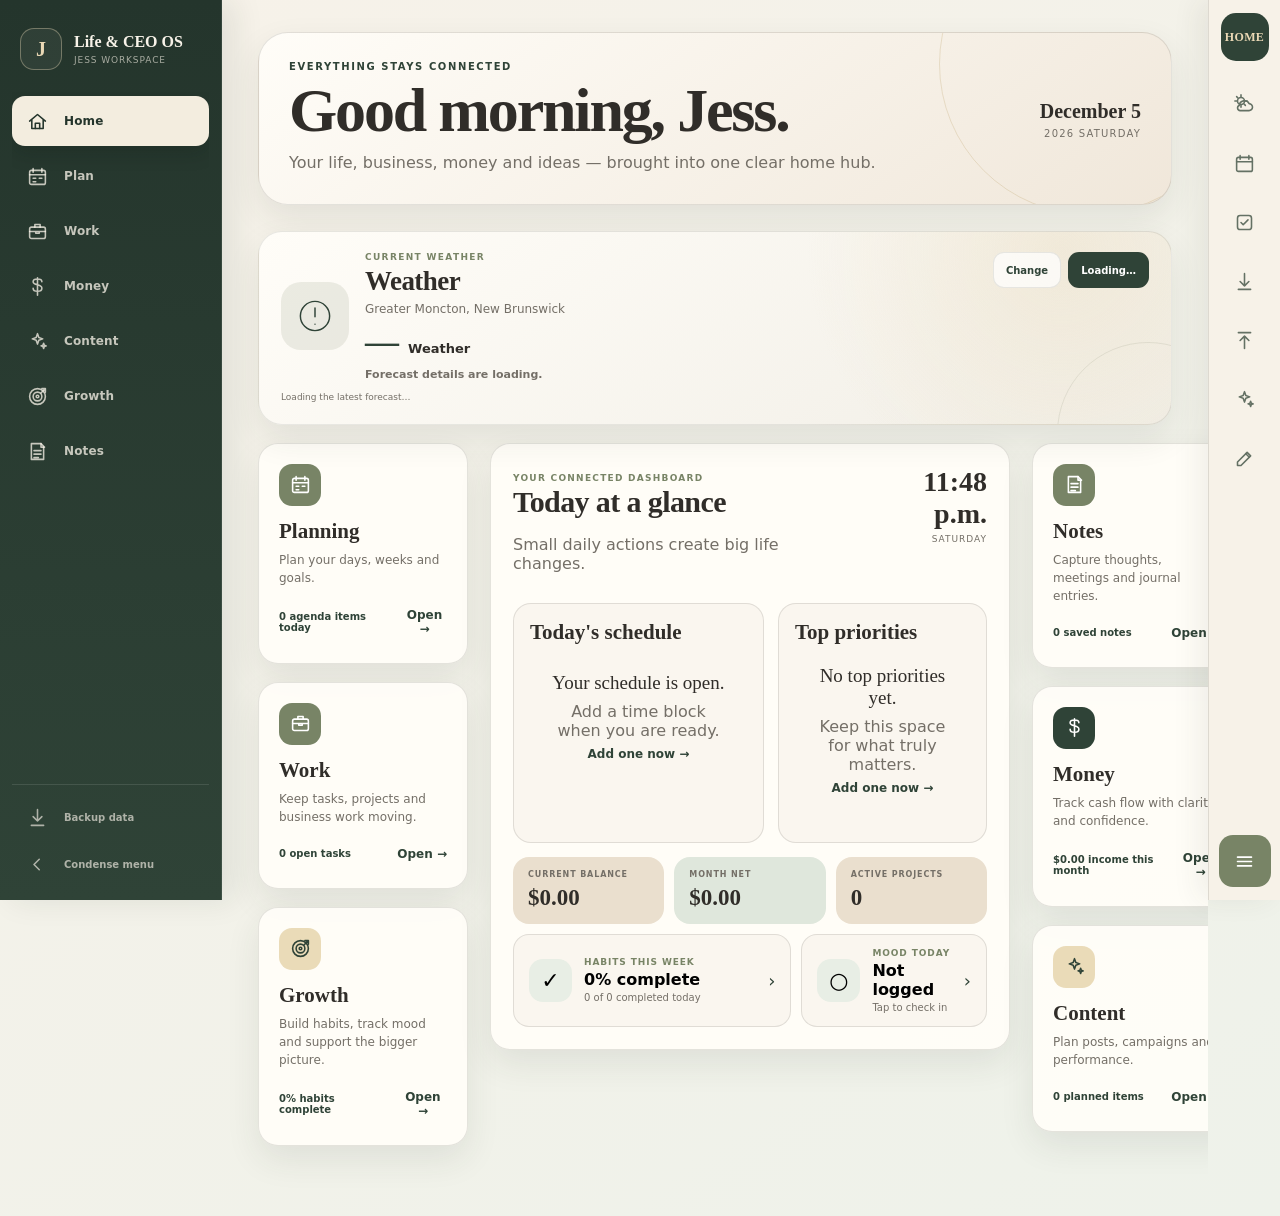
==== index.html @ 6c7610a2 "Add files via upload" ====
<!DOCTYPE html>
<html lang="en-CA">
<head>
<meta charset="UTF-8">
<meta name="viewport" content="width=device-width,initial-scale=1,viewport-fit=cover">
<meta name="theme-color" content="#2f4337">
<meta name="apple-mobile-web-app-capable" content="yes">
<meta name="apple-mobile-web-app-title" content="Life & CEO OS">
<title>Life & CEO OS — Connected Schedule Update</title>
<style>
:root{
  --forest:#2f4337;--forest-2:#24352c;--olive:#788466;--sage:#dfe7dc;--cream:#f6f1e8;
  --paper:#fffdf8;--beige:#eadfce;--gold:#b69a62;--ink:#302d29;--muted:#746f67;
  --line:rgba(63,69,61,.14);--danger:#a85f55;--success:#5d7b64;--shadow:0 14px 34px rgba(48,52,46,.09);
  --left:222px;--left-compact:76px;--rail:72px;--radius:20px;
}
*{box-sizing:border-box}
html{scroll-behavior:smooth;background:var(--cream)}
body{margin:0;min-height:100vh;color:var(--ink);background:linear-gradient(145deg,#f7f2e9,#eef2ea);font-family:Inter,"Avenir Next",Avenir,system-ui,-apple-system,BlinkMacSystemFont,"Segoe UI",sans-serif}
button,input,textarea,select{font:inherit}
button{cursor:pointer}
svg{display:block}
.app{display:grid;grid-template-columns:var(--left) minmax(0,1fr) var(--rail);min-height:100vh;transition:grid-template-columns .2s ease}
.app.compact{grid-template-columns:var(--left-compact) minmax(0,1fr) var(--rail)}
.sidebar{position:sticky;top:0;height:100vh;z-index:30;padding:14px 12px;display:flex;flex-direction:column;overflow:hidden;color:#f8f3e9;background:linear-gradient(180deg,var(--forest-2),var(--forest));border-right:1px solid rgba(255,255,255,.08);box-shadow:12px 0 30px rgba(25,39,30,.09);width:var(--left);transition:width .2s ease,box-shadow .2s ease}
.app.compact .sidebar{width:var(--left-compact)}
.app.compact .sidebar:hover{width:var(--left);box-shadow:18px 0 38px rgba(25,39,30,.18)}
.brand{height:70px;display:flex;align-items:center;gap:12px;padding:0 8px;margin-bottom:8px;white-space:nowrap}
.brand-mark{width:42px;height:42px;flex:0 0 42px;display:grid;place-items:center;border-radius:14px;border:1px solid rgba(232,216,182,.38);color:#ead8b5;background:rgba(255,255,255,.05);font:600 20px Georgia,serif}
.brand-copy,.nav-label,.mode-copy{opacity:1;transition:opacity .15s ease,transform .15s ease}
.brand-copy strong{display:block;font:600 16px Georgia,serif}.brand-copy small{display:block;margin-top:4px;color:rgba(248,243,233,.62);font-size:9px;letter-spacing:.1em;text-transform:uppercase}
.app.compact .brand-copy,.app.compact .nav-label,.app.compact .mode-copy{opacity:0;transform:translateX(-8px);pointer-events:none}
.app.compact .sidebar:hover .brand-copy,.app.compact .sidebar:hover .nav-label,.app.compact .sidebar:hover .mode-copy{opacity:1;transform:none;pointer-events:auto}
.nav{display:grid;gap:5px;overflow:auto;padding:4px 0 12px;scrollbar-width:none}.nav::-webkit-scrollbar{display:none}
.nav-btn,.mode-btn,.backup-btn{width:100%;height:50px;border:0;border-radius:13px;padding:0 12px;display:flex;align-items:center;gap:13px;color:rgba(248,243,233,.76);background:transparent;text-align:left;white-space:nowrap;transition:.16s ease}
.nav-btn:hover,.mode-btn:hover,.backup-btn:hover{color:#fff;background:rgba(255,255,255,.08)}
.nav-btn.active{color:var(--forest-2);background:#f3eddf;box-shadow:0 8px 18px rgba(13,26,19,.17)}
.icon{width:27px;height:27px;flex:0 0 27px;display:grid;place-items:center}.icon svg{width:21px;height:21px;fill:none;stroke:currentColor;stroke-width:1.8;stroke-linecap:round;stroke-linejoin:round}
.nav-label{font-size:12px;font-weight:750;letter-spacing:.01em}
.sidebar-footer{margin-top:auto;padding-top:10px;border-top:1px solid rgba(255,255,255,.11);display:grid;gap:3px}.mode-btn,.backup-btn{height:44px;color:rgba(248,243,233,.64)}.mode-copy{font-size:10px;font-weight:700}
.workspace{min-width:0;overflow:hidden}.page-wrap{width:100%;max-width:1460px;margin:0 auto;padding:32px 36px 70px}
.action-rail{position:sticky;top:0;height:100vh;z-index:35;padding:13px 9px;display:flex;flex-direction:column;align-items:center;gap:8px;color:var(--forest);background:rgba(247,242,232,.97);border-left:1px solid var(--line);box-shadow:-10px 0 28px rgba(51,55,48,.07);backdrop-filter:blur(12px)}
.action-brand{width:48px;height:48px;display:grid;place-items:center;margin-bottom:9px;border-radius:15px;color:#ead8b5;background:var(--forest);font:600 12px Georgia,serif;letter-spacing:.03em}
.action-list{width:100%;display:grid;gap:7px;overflow:auto;scrollbar-width:none}.action-list::-webkit-scrollbar{display:none}
.action-btn,.action-menu-btn{position:relative;width:52px;height:52px;border:1px solid transparent;border-radius:14px;display:grid;place-items:center;color:#647164;background:transparent;transition:.16s ease}.action-btn:hover,.action-menu-btn:hover{color:#fff;background:var(--forest);transform:translateX(-2px);box-shadow:0 8px 18px rgba(48,66,55,.18)}
.action-btn svg,.action-menu-btn svg{width:21px;height:21px;fill:none;stroke:currentColor;stroke-width:1.8;stroke-linecap:round;stroke-linejoin:round}
.action-btn::before,.action-menu-btn::before{content:attr(data-tip);position:absolute;right:62px;top:50%;transform:translateY(-50%) translateX(5px);padding:7px 10px;border-radius:8px;color:#fff;background:#27372e;font-size:10px;font-weight:700;white-space:nowrap;opacity:0;pointer-events:none;transition:.14s ease;box-shadow:0 8px 18px rgba(29,43,34,.18)}
.action-btn:hover::before,.action-menu-btn:hover::before{opacity:1;transform:translateY(-50%)}.action-menu-btn{margin-top:auto;color:#fff;background:var(--olive)}
.hero{position:relative;overflow:hidden;margin-bottom:26px;padding:28px 30px;border:1px solid var(--line);border-radius:30px;background:linear-gradient(145deg,#fffdf8,#f0e7da);box-shadow:var(--shadow)}
.hero::after{content:"";position:absolute;right:-70px;top:-120px;width:300px;height:300px;border:1px solid rgba(182,154,98,.25);border-radius:50%}.kicker{display:block;margin-bottom:7px;color:var(--forest);font-size:10px;font-weight:850;letter-spacing:.16em;text-transform:uppercase}
h1,h2,h3{font-family:Georgia,"Times New Roman",serif;color:var(--ink)}h1{margin:0;font-size:clamp(38px,5vw,62px);line-height:1.02;letter-spacing:-.035em}h2{margin:0;font-size:30px;letter-spacing:-.02em}h3{margin:0;font-size:21px}.hero p,.page-intro{margin:9px 0 0;color:var(--muted);line-height:1.55}.hero-date{position:absolute;right:30px;top:50%;transform:translateY(-50%);text-align:right}.hero-date strong{display:block;font:600 20px Georgia,serif}.hero-date small{display:block;margin-top:5px;color:var(--muted);font-size:10px;letter-spacing:.12em;text-transform:uppercase}
.page-head{display:flex;align-items:flex-end;justify-content:space-between;gap:24px;margin-bottom:22px}.page-head h1{font-size:clamp(36px,4.6vw,58px)}.primary-btn,.soft-btn,.text-btn,.danger-btn{border:0;border-radius:13px;padding:12px 16px;font-size:12px;font-weight:800}.primary-btn{color:#fff;background:var(--forest);box-shadow:0 9px 20px rgba(48,66,55,.16)}.soft-btn{color:var(--forest);background:#e6ece3}.text-btn{padding:7px 0;color:var(--forest);background:transparent}.danger-btn{color:#fff;background:var(--danger)}
.tabs{display:flex;gap:6px;margin-bottom:22px;padding:5px;border:1px solid var(--line);border-radius:16px;background:rgba(255,253,248,.85);overflow:auto}.tab{border:0;border-radius:12px;padding:10px 16px;color:var(--muted);background:transparent;font-size:11px;font-weight:780;white-space:nowrap}.tab.active{color:#fff;background:var(--forest)}
.grid{display:grid;gap:18px}.grid-2{grid-template-columns:repeat(2,minmax(0,1fr))}.grid-3{grid-template-columns:repeat(3,minmax(0,1fr))}.grid-4{grid-template-columns:repeat(4,minmax(0,1fr))}
.card{min-width:0;border:1px solid var(--line);border-radius:var(--radius);background:rgba(255,253,248,.94);box-shadow:var(--shadow)}.card-pad{padding:22px}.card-head{display:flex;align-items:flex-start;justify-content:space-between;gap:14px;margin-bottom:16px}.card-head small,.eyebrow{color:var(--olive);font-size:9px;font-weight:850;letter-spacing:.14em;text-transform:uppercase}.muted{color:var(--muted)}
.home-grid{display:grid;grid-template-columns:minmax(210px,.72fr) minmax(520px,1.7fr) minmax(210px,.72fr);gap:22px;align-items:start}.module-stack{display:grid;gap:18px}.module-card{padding:20px;min-height:176px;display:flex;flex-direction:column}.module-icon{width:42px;height:42px;margin-bottom:13px;display:grid;place-items:center;border-radius:13px;color:#fff;background:var(--olive)}.module-icon.dark{background:var(--forest)}.module-icon.gold{color:var(--forest);background:#eadbb8}.module-icon svg{width:21px;height:21px;fill:none;stroke:currentColor;stroke-width:1.8;stroke-linecap:round;stroke-linejoin:round}.module-card p{margin:7px 0 14px;color:var(--muted);font-size:12px;line-height:1.5}.module-foot{margin-top:auto;display:flex;align-items:center;justify-content:space-between;gap:12px;color:var(--forest);font-size:10px;font-weight:800}
.glance{padding:22px}.glance-top{display:flex;justify-content:space-between;gap:20px;margin-bottom:14px}.clock{text-align:right}.clock strong{font:600 28px Georgia,serif}.clock small{display:block;margin-top:4px;color:var(--muted);font-size:9px;letter-spacing:.11em;text-transform:uppercase}.glance-panels{display:grid;grid-template-columns:1.2fr 1fr;gap:14px}.inner-panel{min-height:240px;padding:16px;border:1px solid var(--line);border-radius:18px;background:#faf6ef}.empty{display:grid;place-items:center;min-height:150px;padding:20px;text-align:center;color:var(--muted)}.empty strong{display:block;margin-bottom:8px;font:500 19px Georgia,serif;color:var(--ink)}.list{display:grid;gap:8px}.list-row{display:grid;grid-template-columns:auto minmax(0,1fr) auto;align-items:center;gap:11px;padding:10px 0;border-bottom:1px solid var(--line)}.list-row:last-child{border-bottom:0}.dot{width:8px;height:8px;border-radius:50%;background:var(--olive)}.row-title{font-size:12px;font-weight:750}.row-meta{margin-top:3px;color:var(--muted);font-size:10px}.row-value{font-size:11px;font-weight:800;white-space:nowrap}
.kpis{display:grid;grid-template-columns:repeat(3,minmax(0,1fr));gap:10px;margin-top:14px}.kpi{padding:13px 15px;border-radius:16px;background:var(--beige)}.kpi:nth-child(2){background:var(--sage)}.kpi small{display:block;margin-bottom:6px;color:var(--muted);font-size:8px;font-weight:850;letter-spacing:.11em;text-transform:uppercase}.kpi strong{font:600 23px Georgia,serif}
.agenda-layout{display:grid;grid-template-columns:minmax(520px,1.45fr) minmax(280px,.72fr);gap:18px}.agenda-card{overflow:hidden}.agenda-toolbar{display:flex;justify-content:space-between;align-items:center;gap:14px;padding:18px 20px;border-bottom:1px solid var(--line)}.date-input{border:1px solid var(--line);border-radius:11px;padding:9px 11px;background:#fff;color:var(--ink)}.agenda{position:relative}.hour-row{display:grid;grid-template-columns:80px minmax(0,1fr);min-height:64px;border-bottom:1px solid var(--line)}.hour-row:last-child{border-bottom:0}.hour-label{padding:11px 12px;color:var(--muted);font-size:10px;font-weight:750;border-right:1px solid var(--line)}.hour-slot{position:relative;padding:8px}.event-block{padding:9px 11px;border-left:4px solid var(--olive);border-radius:10px;background:#e8eee5;font-size:11px}.event-block strong{display:block}.event-block small{color:var(--muted)}.side-stack{display:grid;gap:14px}.priority-item,.task-item,.note-item{display:flex;align-items:flex-start;gap:9px;padding:10px 0;border-bottom:1px solid var(--line)}.priority-item:last-child,.task-item:last-child,.note-item:last-child{border-bottom:0}.check{width:18px;height:18px;flex:0 0 18px;border:1px solid var(--line);border-radius:6px;background:#fff}.check.done{display:grid;place-items:center;color:#fff;background:var(--forest)}
.week-grid{display:grid;grid-template-columns:repeat(7,minmax(150px,1fr));gap:10px;overflow:auto;padding-bottom:5px}.day-card{min-height:330px;padding:14px;border:1px solid var(--line);border-radius:17px;background:var(--paper)}.day-card.today{border-color:rgba(120,132,102,.75);box-shadow:0 9px 22px rgba(65,78,66,.10)}.day-title{display:flex;justify-content:space-between;gap:8px;margin-bottom:12px}.day-title strong{font:600 16px Georgia,serif}.day-title span{color:var(--muted);font-size:10px}.mini-entry{margin-bottom:8px;padding:8px;border-radius:10px;background:#f1ece4;font-size:10px}.mini-entry.task{background:#e7ece4}.mini-entry.content{background:#efe2c7}
.month-shell{display:grid;grid-template-columns:minmax(680px,1.6fr) minmax(250px,.55fr);gap:18px}.calendar{overflow:hidden}.calendar-head{display:grid;grid-template-columns:repeat(7,1fr);border-bottom:1px solid var(--line)}.calendar-head div{padding:10px;text-align:center;color:var(--muted);font-size:9px;font-weight:850;letter-spacing:.1em;text-transform:uppercase}.calendar-grid{display:grid;grid-template-columns:repeat(7,1fr)}.calendar-day{min-height:118px;padding:8px;border-right:1px solid var(--line);border-bottom:1px solid var(--line);background:var(--paper)}.calendar-day:nth-child(7n){border-right:0}.calendar-day.out{opacity:.45;background:#f4efe7}.calendar-day.today{box-shadow:inset 0 0 0 2px var(--olive)}.date-num{font-size:10px;font-weight:850}.cal-chip{display:block;margin-top:5px;padding:4px 6px;border-radius:7px;overflow:hidden;text-overflow:ellipsis;white-space:nowrap;background:#e5ece2;font-size:8px}.cal-chip.task{background:#eee7dc}.cal-chip.content{background:#eee0bf}
.form-grid{display:grid;gap:13px}.field{display:grid;gap:6px}.field label{color:var(--muted);font-size:9px;font-weight:850;letter-spacing:.08em;text-transform:uppercase}.field input,.field textarea,.field select{width:100%;border:1px solid var(--line);border-radius:12px;padding:11px 12px;color:var(--ink);background:#fff}.field textarea{min-height:110px;resize:vertical}.form-actions{display:flex;justify-content:flex-end;gap:9px;margin-top:4px}.field-help{color:var(--muted);font-size:10px;line-height:1.45}.category-library{display:grid;gap:18px}.category-section{padding:16px;border:1px solid var(--line);border-radius:16px;background:#fff}.category-section-head{display:flex;align-items:flex-start;justify-content:space-between;gap:12px;margin-bottom:12px}.category-section-head h3{font-size:18px}.category-section-head p{margin:4px 0 0;color:var(--muted);font-size:10px;line-height:1.45}.category-add-row{display:grid;grid-template-columns:minmax(0,1fr) auto;gap:8px;margin-bottom:12px}.category-add-row input{min-width:0;border:1px solid var(--line);border-radius:12px;padding:10px 12px;color:var(--ink);background:#fff}.category-chips{display:flex;flex-wrap:wrap;gap:7px}.category-chip{display:inline-flex;align-items:center;gap:7px;padding:8px 9px 8px 11px;border:1px solid rgba(120,132,102,.24);border-radius:999px;color:var(--forest);background:#eef2eb;font-size:10px;font-weight:750}.category-chip button{width:19px;height:19px;border:0;border-radius:50%;display:grid;place-items:center;color:var(--muted);background:rgba(48,66,55,.08);font-size:13px;line-height:1}.category-chip button:hover{color:#fff;background:var(--danger)}.category-empty{color:var(--muted);font-size:10px}.category-reset{border:0;padding:0;color:var(--olive);background:transparent;font-size:9px;font-weight:800;text-transform:uppercase;letter-spacing:.08em}
.table-wrap{overflow:auto}.data-table{width:100%;border-collapse:collapse;min-width:650px}.data-table th,.data-table td{padding:12px 10px;border-bottom:1px solid var(--line);text-align:left;font-size:11px}.data-table th{color:var(--muted);font-size:8px;letter-spacing:.1em;text-transform:uppercase}.status{display:inline-flex;padding:5px 8px;border-radius:99px;background:#e4ebe1;color:var(--forest);font-size:8px;font-weight:850;text-transform:uppercase}.status.draft{background:#eee7dd}.status.overdue{color:#fff;background:var(--danger)}
.board{display:grid;grid-template-columns:repeat(4,minmax(220px,1fr));gap:14px;overflow:auto}.board-col{min-height:360px;padding:14px;border:1px solid var(--line);border-radius:17px;background:rgba(255,253,248,.76)}.board-col h3{font-size:16px}.board-card{margin-top:10px;padding:12px;border:1px solid var(--line);border-radius:13px;background:#fff}.progress{height:7px;margin-top:9px;border-radius:99px;overflow:hidden;background:#ece6dc}.progress span{display:block;height:100%;background:var(--olive)}
.finance-kpis{display:grid;grid-template-columns:repeat(4,minmax(0,1fr));gap:12px}.finance-kpi{padding:18px;border-radius:18px;background:var(--paper);border:1px solid var(--line);box-shadow:var(--shadow)}.finance-kpi small{display:block;color:var(--muted);font-size:8px;font-weight:850;letter-spacing:.1em;text-transform:uppercase}.finance-kpi strong{display:block;margin-top:8px;font:600 27px Georgia,serif}.positive{color:var(--success)}.negative{color:var(--danger)}
.habit-grid{display:grid;grid-template-columns:minmax(220px,1fr) repeat(7,42px);gap:5px;align-items:center}.habit-head{color:var(--muted);font-size:8px;font-weight:850;text-align:center}.habit-name{padding:10px 0;font-size:11px;font-weight:750}.habit-toggle{width:36px;height:36px;border:1px solid var(--line);border-radius:10px;background:#fff}.habit-toggle.on{color:#fff;background:var(--forest)}
.note-grid{display:grid;grid-template-columns:repeat(3,minmax(0,1fr));gap:14px}.note-card{padding:17px}.note-card p{color:var(--muted);font-size:11px;line-height:1.6;white-space:pre-wrap}.note-card footer{display:flex;justify-content:space-between;gap:8px;margin-top:14px;color:var(--muted);font-size:9px}
.drawer-backdrop{position:fixed;inset:0;z-index:80;background:rgba(23,31,26,.24);opacity:0;pointer-events:none;transition:.2s}.drawer-backdrop.open{opacity:1;pointer-events:auto}.drawer{position:fixed;top:0;right:var(--rail);bottom:0;z-index:90;width:min(430px,calc(100vw - var(--rail)));display:flex;flex-direction:column;color:var(--ink);background:var(--paper);border-left:1px solid var(--line);box-shadow:-24px 0 48px rgba(32,42,35,.16);transform:translateX(calc(100% + var(--rail)));visibility:hidden;transition:transform .24s cubic-bezier(.2,.75,.2,1),visibility .24s}.drawer.open{transform:none;visibility:visible}.drawer-head{padding:24px;border-bottom:1px solid var(--line);background:linear-gradient(145deg,#fffdf8,#f2eadc)}.drawer-head-top{display:flex;justify-content:space-between;gap:15px}.drawer-head h2{margin-top:5px}.drawer-head p{margin:6px 0 0;color:var(--muted);font-size:12px;line-height:1.5}.close-btn{width:36px;height:36px;border:0;border-radius:11px;color:var(--forest);background:rgba(48,66,55,.08);font-size:20px}.drawer-body{flex:1;overflow:auto;padding:20px}.action-menu-grid{display:grid;gap:9px}.menu-action{width:100%;min-height:68px;border:1px solid var(--line);border-radius:15px;padding:12px;display:grid;grid-template-columns:42px minmax(0,1fr) 18px;align-items:center;gap:12px;color:var(--ink);background:#fff;text-align:left}.menu-action:hover{border-color:rgba(120,132,102,.55);background:#f5f1e8}.menu-action .icon-box{width:42px;height:42px;display:grid;place-items:center;border-radius:13px;color:var(--forest);background:#e7eee5}.menu-action svg{width:20px;height:20px;fill:none;stroke:currentColor;stroke-width:1.8;stroke-linecap:round;stroke-linejoin:round}.menu-action strong{display:block;font-size:12px}.menu-action small{display:block;margin-top:4px;color:var(--muted);font-size:10px;line-height:1.4}
.toast{position:fixed;left:50%;bottom:24px;z-index:120;max-width:min(460px,calc(100vw - 42px));padding:11px 16px;border-radius:11px;color:#fff;background:#26372d;font-size:11px;font-weight:700;box-shadow:0 12px 30px rgba(25,40,31,.23);opacity:0;transform:translate(-50%,10px);pointer-events:none;transition:.18s}.toast.show{opacity:1;transform:translate(-50%,0)}
.mobile-menu{display:none}
@media(max-width:1180px){.home-grid{grid-template-columns:1fr 1.8fr}.module-stack.right{grid-column:1/-1;grid-template-columns:repeat(3,1fr)}.month-shell{grid-template-columns:1fr}.finance-kpis{grid-template-columns:repeat(2,1fr)}.note-grid{grid-template-columns:repeat(2,1fr)}}
@media(max-width:980px){:root{--left:76px}.app{grid-template-columns:var(--left-compact) minmax(0,1fr) var(--rail)}.sidebar{width:var(--left-compact)}.sidebar:hover{width:222px;box-shadow:18px 0 38px rgba(25,39,30,.18)}.brand-copy,.nav-label,.mode-copy{opacity:0;transform:translateX(-8px);pointer-events:none}.sidebar:hover .brand-copy,.sidebar:hover .nav-label,.sidebar:hover .mode-copy{opacity:1;transform:none;pointer-events:auto}.page-wrap{padding:26px 24px 60px}.agenda-layout{grid-template-columns:1fr}.home-grid{grid-template-columns:1fr}.module-stack,.module-stack.right{grid-template-columns:repeat(3,1fr);grid-column:auto}.glance{grid-row:1}.month-shell{grid-template-columns:1fr}.grid-3,.grid-4{grid-template-columns:repeat(2,1fr)}}
@media(max-width:700px){:root{--left-compact:58px;--rail:56px}.app,.app.compact{grid-template-columns:var(--left-compact) minmax(0,1fr) var(--rail)}.sidebar,.app.compact .sidebar{width:var(--left-compact);padding:8px 5px}.sidebar:hover,.app.compact .sidebar:hover{width:var(--left-compact)}.brand{justify-content:center;padding:0}.brand-mark{width:40px;height:40px;flex-basis:40px}.brand-copy,.nav-label,.mode-copy{display:none!important}.nav-btn,.mode-btn,.backup-btn{justify-content:center;padding:0}.action-rail{padding:9px 3px}.action-brand{width:44px;height:44px;font-size:10px}.action-btn,.action-menu-btn{width:46px;height:46px}.action-btn::before,.action-menu-btn::before{display:none}.drawer{right:var(--rail);width:calc(100vw - var(--rail))}.page-wrap{padding:20px 14px 50px}.hero{padding:23px 20px}.hero-date{position:relative;right:auto;top:auto;transform:none;margin-top:20px;text-align:left}.page-head{align-items:flex-start;flex-direction:column}.home-grid,.module-stack,.module-stack.right,.glance-panels,.kpis,.grid-2,.grid-3,.grid-4,.finance-kpis,.note-grid{grid-template-columns:1fr}.module-card{min-height:150px}.agenda-layout{grid-template-columns:1fr}.hour-row{grid-template-columns:60px 1fr}.month-shell{display:block}.calendar{overflow:auto}.calendar-grid,.calendar-head{min-width:700px}.habit-grid{grid-template-columns:minmax(160px,1fr) repeat(7,38px)}.habit-toggle{width:32px;height:32px}}

/* Detailed task, priority, note and attachment system */
.task-item,.note-item{align-items:flex-start}
.task-open,.note-open{min-width:0;flex:1;border:0;padding:0;background:transparent;color:inherit;text-align:left}
.task-open:hover .row-title,.note-open:hover .row-title{color:var(--forest);text-decoration:underline;text-underline-offset:3px}
.task-description{margin-top:6px;color:var(--muted);font-size:10px;line-height:1.45;display:-webkit-box;-webkit-line-clamp:2;-webkit-box-orient:vertical;overflow:hidden}
.meta-pills{display:flex;flex-wrap:wrap;gap:5px;margin-top:6px}
.meta-pill,.priority-badge,.task-status-badge{display:inline-flex;align-items:center;min-height:22px;padding:4px 7px;border-radius:999px;font-size:8px;font-weight:850;letter-spacing:.04em;text-transform:uppercase}
.meta-pill{color:var(--forest);background:#edf1e9}
.priority-badge{color:#fff;background:var(--olive)}
.priority-low{color:#506552;background:#e4ece2}.priority-medium{color:#5d573f;background:#eee6cf}.priority-high{color:#fff;background:#9a7750}.priority-critical{color:#fff;background:var(--danger)}
.task-status-badge{color:var(--forest);background:#e4ebe1}.status-pending{color:#5d573f;background:#eee6cf}.status-active{color:#fff;background:var(--forest)}.status-paused{color:#695f55;background:#e8e0d6}.status-completed{color:#fff;background:var(--success)}
.task-item.completed .row-title{text-decoration:line-through;opacity:.72}
.detail-grid{display:grid;grid-template-columns:repeat(2,minmax(0,1fr));gap:10px;margin:16px 0}
.detail-box{padding:12px;border:1px solid var(--line);border-radius:13px;background:#fff}.detail-box.wide{grid-column:1/-1}.detail-box small{display:block;margin-bottom:5px;color:var(--muted);font-size:8px;font-weight:850;letter-spacing:.09em;text-transform:uppercase}.detail-box strong,.detail-box p{margin:0;color:var(--ink);font-size:11px;line-height:1.55;white-space:pre-wrap}.detail-actions{display:flex;flex-wrap:wrap;gap:8px;margin-top:16px}
.checkbox-field{display:flex;align-items:flex-start;gap:9px;padding:11px 12px;border:1px solid var(--line);border-radius:12px;background:#fff;color:var(--ink);font-size:11px;font-weight:720}.checkbox-field input{width:17px!important;height:17px;margin:0;flex:0 0 17px;accent-color:var(--forest)}
.attachment-grid{display:grid;grid-template-columns:repeat(2,minmax(0,1fr));gap:9px;margin-top:10px}.attachment-card{min-width:0;padding:9px;border:1px solid var(--line);border-radius:12px;background:#fff;color:var(--ink);text-decoration:none}.attachment-card:hover{border-color:rgba(120,132,102,.55);background:#f5f1e8}.attachment-card img{width:100%;height:110px;object-fit:cover;border-radius:8px;margin-bottom:7px}.attachment-file-icon{height:70px;display:grid;place-items:center;margin-bottom:7px;border-radius:8px;color:var(--forest);background:#e7eee5;font-weight:850}.attachment-name{display:block;overflow:hidden;text-overflow:ellipsis;white-space:nowrap;font-size:9px;font-weight:750}.attachment-size{display:block;margin-top:3px;color:var(--muted);font-size:8px}
.note-followup{margin-top:7px;padding:8px 10px;border-radius:10px;color:var(--forest);background:#eef2eb;font-size:9px;font-weight:720}
.form-saving{opacity:.68;pointer-events:none}
@media(max-width:700px){.detail-grid,.attachment-grid{grid-template-columns:1fr}}

/* Universal record deletion controls */
.record-delete,.table-delete,.attachment-remove{border:0;display:inline-grid;place-items:center;color:var(--danger);background:transparent;cursor:pointer;transition:.16s ease}
.record-delete{width:30px;height:30px;flex:0 0 30px;border-radius:9px}
.record-delete:hover,.table-delete:hover,.attachment-remove:hover{color:#fff;background:var(--danger);box-shadow:0 7px 16px rgba(166,82,70,.22)}
.record-delete svg,.table-delete svg,.attachment-remove svg{width:17px;height:17px;fill:none;stroke:currentColor;stroke-width:1.9;stroke-linecap:round;stroke-linejoin:round}
.event-block{position:relative;padding-right:42px}.event-block .record-delete{position:absolute;right:6px;top:7px}
.card-with-delete{position:relative}.card-with-delete>.record-delete{position:absolute;right:12px;top:12px;z-index:2}
.card-with-delete>h3,.card-with-delete>.eyebrow{padding-right:34px}
.table-delete-cell{width:52px;text-align:right!important}.table-delete{width:31px;height:31px;border-radius:9px}
.form-actions .danger-btn{margin-right:auto;display:inline-flex;align-items:center;gap:7px}.danger-btn svg{width:16px;height:16px;fill:none;stroke:currentColor;stroke-width:1.9;stroke-linecap:round;stroke-linejoin:round}
.habit-name-row{display:flex;align-items:center;justify-content:space-between;gap:8px;min-width:0}.habit-name-row .habit-name{min-width:0;flex:1}.habit-name-row .record-delete{width:28px;height:28px;flex-basis:28px}
.attachment-item{position:relative;min-width:0}.attachment-item .attachment-card{display:block}.attachment-remove{position:absolute;right:6px;top:6px;width:28px;height:28px;border-radius:9px;background:rgba(255,253,248,.92);box-shadow:0 4px 12px rgba(35,45,38,.12)}
.mini-entry{position:relative;padding-right:34px}.mini-entry .record-delete{position:absolute;right:3px;top:50%;width:27px;height:27px;transform:translateY(-50%)}
.cal-chip{position:relative;padding-right:28px}.cal-chip .record-delete{position:absolute;right:2px;top:50%;width:24px;height:24px;transform:translateY(-50%)}
.delete-note{margin:4px 0 0;color:var(--muted);font-size:9px;line-height:1.45}


/* AM/PM time controls + connected daily agenda */
.ampm-time{display:grid;grid-template-columns:minmax(78px,1fr) 10px minmax(78px,1fr) minmax(88px,1fr);gap:7px;align-items:center}
.ampm-time select{width:100%;min-width:0}
.ampm-colon{text-align:center;color:var(--muted);font-weight:800}
.agenda-anytime{padding:12px 18px;border-bottom:1px solid var(--line);background:#fbf8f2}
.agenda-anytime .eyebrow{display:block;margin-bottom:7px}
.agenda-timeline{position:relative;height:var(--agenda-height);min-height:var(--agenda-height);overflow:hidden;background:#fff}
.agenda-slot-list{position:absolute;inset:0;display:grid;grid-auto-rows:var(--agenda-slot-height)}
.agenda-slot{display:grid;grid-template-columns:108px minmax(0,1fr);align-items:stretch;border-bottom:1px solid rgba(57,66,58,.08);background:#fff}
.agenda-slot.is-hour{border-bottom-color:rgba(57,66,58,.18)}
.agenda-slot.is-half{border-bottom-style:dashed;border-bottom-color:rgba(57,66,58,.12)}
.agenda-slot.is-quarter{border-bottom-color:rgba(57,66,58,.06)}
.agenda-slot-label{height:100%;display:flex;justify-content:flex-end;align-items:flex-start;padding:4px 12px 0 6px;border-right:1px solid var(--line);color:#69655d;font-size:12px;font-weight:800;white-space:nowrap;letter-spacing:.01em}
.agenda-slot.is-half .agenda-slot-label{color:#8f8a82;font-size:10px;font-weight:720}
.agenda-slot.is-quarter .agenda-slot-label{font-size:0;color:transparent}
.agenda-slot-space{height:100%;background:linear-gradient(90deg,rgba(120,131,101,.03),transparent 28%)}
.agenda-event-layer{position:absolute;top:0;right:10px;bottom:0;left:108px;pointer-events:none}
.event-block.timeline-event{position:absolute;right:auto;z-index:2;min-height:36px;margin:0;padding:0;overflow:visible;pointer-events:auto;background:transparent;border:0;box-shadow:none;transition:transform .16s ease}
.event-block.timeline-event:hover{z-index:5;transform:translateY(-1px)}
.timeline-stem{position:absolute;left:14px;top:12px;bottom:10px;width:2px;border-radius:999px;background:rgba(102,117,87,.62)}
.timeline-dot{position:absolute;left:8px;top:8px;width:14px;height:14px;border-radius:50%;background:#d8b76d;border:2px solid #758162;box-shadow:0 0 0 4px rgba(255,255,255,.92)}
.timeline-body{position:absolute;left:30px;top:2px;right:6px;bottom:2px;background:#edf1ea;border:1px solid #d9ddd3;border-radius:16px;padding:10px 14px;box-shadow:0 8px 22px rgba(48,66,55,.09);overflow:hidden}
.timeline-head{display:flex;align-items:flex-start;justify-content:space-between;gap:8px}
.timeline-title{display:block;font-size:16px;font-weight:800;line-height:1.14;color:var(--ink);overflow:hidden;text-overflow:ellipsis;white-space:nowrap}
.timeline-time{display:block;margin-top:4px;font-size:12px;line-height:1.3;color:var(--muted);font-weight:700}
.timeline-meta{display:flex;flex-wrap:wrap;gap:7px;margin-top:8px}
.timeline-chip{display:inline-flex;align-items:center;padding:4px 8px;border-radius:999px;background:#fff;border:1px solid #e2e0d8;font-size:11px;line-height:1.2;color:var(--forest);font-weight:700}
.event-block.timeline-event .record-delete{position:relative;top:auto;right:auto;width:28px;height:28px;flex:0 0 28px;border-radius:9px;background:rgba(255,255,255,.88);border:1px solid rgba(166,82,70,.18)}
.event-block.timeline-event .record-delete:hover{border-color:transparent}

@media(max-width:700px){
 .ampm-time{grid-template-columns:1fr 8px 1fr 1fr}
 .agenda-slot{grid-template-columns:78px minmax(0,1fr)}
 .agenda-event-layer{left:78px}
 .agenda-slot-label{padding-right:8px;font-size:10px}
 .agenda-slot.is-half .agenda-slot-label{font-size:9px}
 .timeline-body{left:24px;padding:8px 10px}
 .timeline-title{font-size:14px}
 .timeline-time{font-size:11px}
}


/* Expanded Habits + Mood system */
.wellbeing-summary-grid{display:grid;grid-template-columns:repeat(4,minmax(0,1fr));gap:14px;margin-bottom:18px}
.wellbeing-stat{position:relative;min-height:148px;padding:20px;overflow:hidden}
.wellbeing-stat small{display:block;color:var(--olive);font-size:11px;font-weight:850;letter-spacing:.12em;text-transform:uppercase}
.wellbeing-stat strong{display:block;margin-top:8px;font:600 34px Georgia,serif;color:var(--ink)}
.wellbeing-stat p{margin:7px 0 0;color:var(--muted);font-size:14px;line-height:1.45}
.progress-ring{--value:0;width:74px;height:74px;display:grid;place-items:center;border-radius:50%;background:conic-gradient(var(--forest) calc(var(--value)*1%),#e7e2d8 0)}
.progress-ring::before{content:"";grid-area:1/1;width:56px;height:56px;border-radius:50%;background:var(--paper)}
.progress-ring span{grid-area:1/1;z-index:1;font-size:15px;font-weight:850;color:var(--forest)}
.wellbeing-stat.ring-card{display:grid;grid-template-columns:minmax(0,1fr) auto;align-items:center;gap:12px}
.habit-page{display:grid;gap:18px}
.habit-card{padding:22px}
.habit-card .card-head h3,.mood-card .card-head h3{font-size:27px}
.habit-grid{grid-template-columns:minmax(280px,1fr) repeat(7,48px);gap:8px}
.habit-head{font-size:11px;font-weight:850}
.habit-head span{display:block;margin-top:3px;color:var(--muted);font-size:9px;font-weight:700}
.habit-name-row{min-height:58px}
.habit-name{padding:8px 0;font-size:16px;font-weight:800;line-height:1.25}
.habit-name button{width:100%;padding:0;border:0;background:transparent;color:inherit;text-align:left}
.habit-name small{display:block;margin-top:5px;color:var(--muted);font-size:11px;font-weight:650}
.habit-mini-progress{display:flex;align-items:center;gap:8px;margin-top:6px}
.habit-mini-progress .progress{flex:1;margin:0;height:6px}
.habit-mini-progress span{color:var(--muted);font-size:10px;font-weight:800;white-space:nowrap}
.habit-toggle{width:42px;height:42px;border-radius:13px;font-size:17px;font-weight:850}
.habit-toggle:disabled{opacity:.28;cursor:not-allowed;background:#eeeae2}
.habit-toggle.today{outline:2px solid rgba(120,131,101,.32);outline-offset:2px}
.habit-empty{padding:26px;color:var(--muted);font-size:15px}
.mood-card{padding:22px}
.mood-layout{display:grid;grid-template-columns:minmax(300px,.75fr) minmax(440px,1.25fr);gap:20px}
.mood-today{padding:20px;border:1px solid var(--line);border-radius:18px;background:#faf6ef}
.mood-today h4{margin:0 0 5px;font:600 24px Georgia,serif}
.mood-today p{margin:0;color:var(--muted);font-size:14px}
.mood-choice-row{display:grid;grid-template-columns:repeat(5,minmax(0,1fr));gap:8px;margin-top:18px}
.mood-choice{min-height:78px;padding:8px 5px;border:1px solid var(--line);border-radius:15px;background:#fff;color:var(--ink)}
.mood-choice:hover,.mood-choice.selected{border-color:var(--olive);background:#e8eee5;transform:translateY(-1px)}
.mood-choice span{display:block;font-size:25px}
.mood-choice small{display:block;margin-top:5px;font-size:10px;font-weight:800}
.mood-detail-btn{width:100%;margin-top:12px}
.mood-week{display:grid;grid-template-columns:repeat(7,minmax(72px,1fr));gap:8px}
.mood-day{position:relative;min-height:132px;padding:12px 8px;border:1px solid var(--line);border-radius:16px;background:#fff;text-align:center}
.mood-day.today{border-color:rgba(120,131,101,.65);box-shadow:0 0 0 2px rgba(120,131,101,.12)}
.mood-day strong{display:block;font-size:12px}
.mood-day .date{display:block;margin-top:2px;color:var(--muted);font-size:10px}
.mood-day .emoji{display:block;margin-top:10px;font-size:29px}
.mood-day .label{display:block;margin-top:4px;font-size:12px;font-weight:800}
.mood-day .wellbeing-meta{display:block;margin-top:5px;color:var(--muted);font-size:9px;line-height:1.35}
.mood-day .record-delete{top:5px;right:5px;width:25px;height:25px}
.home-wellbeing{display:grid;grid-template-columns:1.2fr .8fr;gap:10px;margin-top:10px}
.home-wellbeing-card{display:grid;grid-template-columns:auto minmax(0,1fr) auto;align-items:center;gap:12px;padding:13px 15px;border:1px solid var(--line);border-radius:16px;background:#faf6ef;text-align:left}
.home-wellbeing-card:hover{border-color:rgba(120,131,101,.55);background:#f4f1e9}
.home-wellbeing-icon{width:43px;height:43px;display:grid;place-items:center;border-radius:14px;background:#e8eee5;font-size:22px}
.home-wellbeing-copy small{display:block;color:var(--olive);font-size:9px;font-weight:850;letter-spacing:.1em;text-transform:uppercase}
.home-wellbeing-copy strong{display:block;margin-top:3px;font-size:16px}
.home-wellbeing-copy span{display:block;margin-top:3px;color:var(--muted);font-size:10px}
.home-wellbeing-arrow{color:var(--forest);font-size:18px}
@media(max-width:1180px){
 .wellbeing-summary-grid{grid-template-columns:repeat(2,minmax(0,1fr))}
 .mood-layout{grid-template-columns:1fr}
}
@media(max-width:860px){
 .habit-card{overflow-x:auto}
 .habit-grid{min-width:720px}
 .mood-week{overflow-x:auto;grid-template-columns:repeat(7,100px)}
 .home-wellbeing{grid-template-columns:1fr}
}
@media(max-width:620px){
 .wellbeing-summary-grid{grid-template-columns:1fr}
 .mood-choice-row{grid-template-columns:repeat(5,58px);overflow-x:auto}
}


/* WEATHER RESTORED — Home + Plan */
.weather-card{position:relative;overflow:hidden;margin:0 0 18px;border:1px solid rgba(57,66,58,.11);border-radius:24px;color:var(--ink);background:radial-gradient(circle at 88% 10%,rgba(232,216,182,.35),transparent 31%),linear-gradient(145deg,#fffdf8,#f1eee6);box-shadow:var(--shadow)}
.weather-card::after{content:"";position:absolute;width:180px;height:180px;right:-68px;bottom:-100px;border:1px solid rgba(120,131,101,.15);border-radius:50%;pointer-events:none}
.weather-home{padding:20px 22px}.weather-plan{padding:15px 18px}
.weather-main{position:relative;z-index:1;display:grid;grid-template-columns:auto minmax(0,1fr) auto;gap:16px;align-items:center}
.weather-symbol{width:68px;height:68px;display:grid;place-items:center;flex:0 0 68px;border-radius:20px;background:rgba(120,131,101,.14);font-size:36px;line-height:1}
.weather-copy{min-width:0}.weather-kicker{display:block;margin-bottom:4px;color:var(--olive);font-size:9px;font-weight:850;letter-spacing:.15em;text-transform:uppercase}
.weather-copy h2,.weather-copy h3{margin:0;color:var(--ink)}.weather-copy h2{font-size:27px}.weather-copy h3{font-size:21px}
.weather-location{margin-top:4px;color:var(--muted);font-size:12px;line-height:1.4}.weather-current{display:flex;align-items:baseline;gap:9px;margin-top:7px}
.weather-temp{color:var(--forest);font:650 34px/1 Georgia,serif}.weather-condition{color:var(--ink);font-size:13px;font-weight:750}
.weather-metrics{display:flex;flex-wrap:wrap;gap:7px 13px;margin-top:9px;color:var(--muted);font-size:11px;font-weight:650}
.weather-actions{display:flex;align-items:center;justify-content:flex-end;gap:7px;align-self:start}.weather-action{min-height:36px;padding:0 12px;border:1px solid rgba(57,66,58,.11);border-radius:11px;color:var(--forest);background:rgba(255,255,255,.72);font-size:10px;font-weight:800}.weather-action:hover{background:#fff;box-shadow:0 7px 18px rgba(42,54,45,.09)}.weather-action.primary{color:#fff;background:var(--forest)}
.weather-forecast{position:relative;z-index:1;display:grid;grid-template-columns:repeat(5,minmax(0,1fr));gap:8px;margin-top:16px}.weather-day{min-width:0;padding:10px 8px;border:1px solid rgba(57,66,58,.09);border-radius:14px;background:rgba(255,255,255,.62);text-align:center}.weather-day.is-today{border-color:rgba(120,131,101,.38);background:#edf1e9}.weather-day strong{display:block;font-size:10px}.weather-day .weather-day-symbol{display:block;margin:5px 0;font-size:21px}.weather-day span{display:block;color:var(--muted);font-size:9px;line-height:1.4}
.weather-status{margin-top:10px;color:var(--muted);font-size:9px;line-height:1.45}.weather-error{color:#a05d50}.weather-plan .weather-symbol{width:54px;height:54px;flex-basis:54px;border-radius:16px;font-size:29px}.weather-plan .weather-main{grid-template-columns:auto minmax(0,1fr) auto}.weather-plan .weather-current{margin-top:4px}.weather-plan .weather-temp{font-size:26px}.weather-plan .weather-copy h3{font-size:19px}
.weather-drawer-current{display:grid;grid-template-columns:50px minmax(0,1fr);gap:12px;align-items:center;margin-bottom:18px;padding:14px;border:1px solid var(--line);border-radius:16px;background:#f6f2e9}.weather-drawer-current .weather-symbol{width:50px;height:50px;border-radius:14px;font-size:27px}.weather-search-row{display:grid;grid-template-columns:minmax(0,1fr) auto;gap:8px}.weather-search-results{display:grid;gap:8px;margin-top:12px}.weather-location-choice{width:100%;min-height:57px;display:grid;grid-template-columns:minmax(0,1fr) auto;gap:10px;align-items:center;padding:10px 12px;border:1px solid var(--line);border-radius:13px;color:var(--ink);background:#fff;text-align:left}.weather-location-choice strong{display:block;font-size:12px}.weather-location-choice small{display:block;margin-top:3px;color:var(--muted);font-size:10px}.weather-location-choice span:last-child{color:var(--olive);font-size:19px}.weather-drawer-actions{display:flex;flex-wrap:wrap;gap:8px;margin-top:14px}
@media(max-width:820px){.weather-main{grid-template-columns:auto minmax(0,1fr)}.weather-actions{grid-column:1/-1;justify-content:flex-start}.weather-forecast{grid-template-columns:repeat(5,120px);overflow-x:auto;padding-bottom:3px}}
@media(max-width:560px){.weather-home,.weather-plan{padding:15px}.weather-symbol{width:54px;height:54px;flex-basis:54px;font-size:29px}.weather-copy h2{font-size:22px}.weather-temp{font-size:28px}.weather-metrics{font-size:10px}}


/* ORIGINAL LIFE & CEO OS WEATHER ICONS */
.weather-symbol{
  color:var(--forest);
  font-size:0!important
}
.weather-icon{
  width:48px;
  height:48px;
  display:block;
  overflow:visible
}
.weather-home .weather-icon{width:52px;height:52px}
.weather-plan .weather-icon{width:40px;height:40px}
.weather-day .weather-icon{
  width:28px;
  height:28px;
  margin:0 auto
}
.weather-drawer-current .weather-icon{width:38px;height:38px}
.weather-icon .wi-sun{
  fill:#d7b56d;
  stroke:#b4914f
}
.weather-icon .wi-moon{
  fill:#e5d4a2;
  stroke:#9b8552
}
.weather-icon .wi-cloud{
  fill:#f8f6ef;
  stroke:#788365
}
.weather-icon .wi-cloud-shadow{
  fill:#dfe5dc;
  stroke:#6f7c6b
}
.weather-icon .wi-rain{
  fill:none;
  stroke:#6e8992;
  stroke-width:2.4;
  stroke-linecap:round
}
.weather-icon .wi-snow{
  fill:none;
  stroke:#7f969c;
  stroke-width:1.9;
  stroke-linecap:round
}
.weather-icon .wi-fog{
  fill:none;
  stroke:#9a9a8c;
  stroke-width:2.2;
  stroke-linecap:round
}
.weather-icon .wi-lightning{
  fill:#c99e4f;
  stroke:#9c7432;
  stroke-width:1.2;
  stroke-linejoin:round
}
.weather-icon .wi-ice{
  fill:#cfe0e2;
  stroke:#78939a
}
.weather-icon .wi-ray{
  fill:none;
  stroke:#c7a45d;
  stroke-width:2;
  stroke-linecap:round
}
.weather-icon .wi-outline{
  fill:none;
  stroke:currentColor;
  stroke-width:1.8;
  stroke-linecap:round;
  stroke-linejoin:round
}
.weather-icon .wi-soft{
  opacity:.76
}
.weather-day-symbol{
  display:grid!important;
  place-items:center;
  min-height:34px;
  margin:4px 0!important
}

</style>
</head>
<body>
<div class="app" id="app">
  <aside class="sidebar" aria-label="Main menu">
    <div class="brand"><div class="brand-mark">J</div><div class="brand-copy"><strong>Life & CEO OS</strong><small>Jess workspace</small></div></div>
    <nav class="nav" id="mainNav"></nav>
    <div class="sidebar-footer">
      <button class="backup-btn" id="backupButton"><span class="icon" data-icon="download"></span><span class="mode-copy">Backup data</span></button>
      <button class="mode-btn" id="modeButton"><span class="icon" data-icon="collapse"></span><span class="mode-copy" id="modeCopy">Condense menu</span></button>
    </div>
  </aside>
  <main class="workspace" id="workspace"><div class="page-wrap" id="page"></div></main>
  <aside class="action-rail" aria-label="Action menu">
    <div class="action-brand" id="actionBrand">HOME</div>
    <div class="action-list" id="actionList"></div>
    <button class="action-menu-btn" id="actionMenuButton" data-tip="Open action menu" aria-label="Open action menu"></button>
  </aside>
</div>
<div class="drawer-backdrop" id="drawerBackdrop"></div>
<aside class="drawer" id="drawer" aria-hidden="true"><header class="drawer-head"><div class="drawer-head-top"><div><span class="kicker" id="drawerKicker">Action Menu</span><h2 id="drawerTitle">Actions</h2><p id="drawerSubtitle">Work with this page without losing your place.</p></div><button class="close-btn" id="drawerClose" aria-label="Close">×</button></div></header><div class="drawer-body" id="drawerBody"></div></aside>
<div class="toast" id="toast"></div>
<script>
(()=>{
'use strict';
const STORE='life-ceo-os-stable-v1';
const LEGACY='jess-life-ceo-planner-v1';
const todayISO=()=>new Date().toISOString().slice(0,10);
const sessionGet=k=>{try{return sessionStorage.getItem(k)}catch(e){return null}};
const sessionSet=(k,v)=>{try{sessionStorage.setItem(k,v)}catch(e){}};
const uid=()=>Math.random().toString(36).slice(2,9)+Date.now().toString(36);
const safe=v=>String(v??'').replace(/[&<>"]/g,c=>({'&':'&amp;','<':'&lt;','>':'&gt;','"':'&quot;'}[c]));
const money=n=>new Intl.NumberFormat('en-CA',{style:'currency',currency:'CAD'}).format(Number(n)||0);
const dateLabel=(d,opts={weekday:'long',month:'long',day:'numeric'})=>new Intl.DateTimeFormat('en-CA',opts).format(new Date(d+'T12:00:00'));

const AGENDA_START_MINUTES=6*60;
const AGENDA_END_MINUTES=22*60+30;
const AGENDA_SLOT_MINUTES=15;
const AGENDA_SLOT_HEIGHT=24;
function timeToMinutes(value=''){
 const raw=String(value||'').trim();
 if(!raw)return NaN;
 const match=raw.match(/^(\d{1,2}):(\d{2})(?:\s*(AM|PM))?$/i);
 if(!match)return NaN;
 let hour=Number(match[1]),minute=Number(match[2]);
 if(!Number.isFinite(hour)||!Number.isFinite(minute)||minute<0||minute>59)return NaN;
 const period=(match[3]||'').toUpperCase();
 if(period){
  if(hour<1||hour>12)return NaN;
  hour=hour%12+(period==='PM'?12:0);
 }else if(hour<0||hour>23)return NaN;
 return hour*60+minute;
}
function minutesToTime(total){
 const value=Math.max(0,Math.min(1439,Math.round(Number(total)||0)));
 return `${String(Math.floor(value/60)).padStart(2,'0')}:${String(value%60).padStart(2,'0')}`;
}
function formatTime12(value,fallback=''){
 const total=timeToMinutes(value);
 if(!Number.isFinite(total))return fallback;
 const hour24=Math.floor(total/60),minute=total%60,hour12=hour24%12||12;
 return `${hour12}:${String(minute).padStart(2,'0')} ${hour24>=12?'PM':'AM'}`;
}
function timeRange12(start,end){
 const first=formatTime12(start,'Anytime');
 const second=formatTime12(end,'');
 return second?`${first} – ${second}`:first;
}
function eventStartValue(event={}){return event.time||event.start||''}
function eventEndValue(event={}){return event.endTime||event.end||''}
function ampmTimeField(name,label,required=false,value=''){
 const total=timeToMinutes(value),has=Number.isFinite(total);
 const hour24=has?Math.floor(total/60):0,minute=has?total%60:0,hour12=has?(hour24%12||12):'',period=has&&hour24>=12?'PM':'AM';
 const hours=['<option value="">--</option>',...Array.from({length:12},(_,i)=>`<option value="${i+1}" ${Number(hour12)===i+1?'selected':''}>${i+1}</option>`)].join('');
 const minutes=Array.from({length:60},(_,m)=>`<option value="${m}" ${has&&minute===m?'selected':''}>${String(m).padStart(2,'0')}</option>`).join('');
 return `<div class="field"><label>${safe(label)}</label><div class="ampm-time" data-ampm-time><select data-time-hour aria-label="${safe(label)} hour" ${required?'required':''}>${hours}</select><span class="ampm-colon">:</span><select data-time-minute aria-label="${safe(label)} minute">${minutes}</select><select data-time-period aria-label="${safe(label)} AM or PM"><option value="AM" ${period==='AM'?'selected':''}>AM</option><option value="PM" ${period==='PM'?'selected':''}>PM</option></select><input type="hidden" name="${safe(name)}" value="${has?minutesToTime(total):''}"></div></div>`;
}
function syncAmPmTimeField(group){
 if(!group)return;
 const hour=Number(group.querySelector('[data-time-hour]')?.value||0);
 const minute=Number(group.querySelector('[data-time-minute]')?.value||0);
 const period=group.querySelector('[data-time-period]')?.value||'AM';
 const hidden=group.querySelector('input[type="hidden"]');
 if(!hidden)return;
 if(!hour){hidden.value='';return}
 const hour24=(hour%12)+(period==='PM'?12:0);
 hidden.value=minutesToTime(hour24*60+minute);
}
function bindAmPmTimeFields(scope=document){
 scope.querySelectorAll('[data-ampm-time]').forEach(group=>{
  group.querySelectorAll('select').forEach(select=>select.onchange=()=>syncAmPmTimeField(group));
  syncAmPmTimeField(group);
 });
}
function arrangeAgendaLanes(events=[]){
 const sorted=[...events].sort((a,b)=>(timeToMinutes(eventStartValue(a))-timeToMinutes(eventStartValue(b)))||(timeToMinutes(eventEndValue(b))-timeToMinutes(eventEndValue(a))));
 const groups=[];let group=[],groupEnd=-1;
 for(const event of sorted){
  const start=timeToMinutes(eventStartValue(event)),end=timeToMinutes(eventEndValue(event));
  if(!group.length||start<groupEnd){group.push(event);groupEnd=Math.max(groupEnd,end)}
  else{groups.push(group);group=[event];groupEnd=end}
 }
 if(group.length)groups.push(group);
 const map=new Map();
 for(const items of groups){
  const laneEnds=[];
  for(const event of items){
   const start=timeToMinutes(eventStartValue(event)),end=timeToMinutes(eventEndValue(event));
   let lane=laneEnds.findIndex(value=>value<=start);
   if(lane<0){lane=laneEnds.length;laneEnds.push(end)}else laneEnds[lane]=end;
   map.set(event.id,{lane,lanes:1});
  }
  const lanes=Math.max(1,laneEnds.length);
  for(const event of items)map.set(event.id,{...(map.get(event.id)||{lane:0}),lanes});
 }
 return map;
}
function agendaTimeline(events=[]){
 const untimed=events.filter(event=>!Number.isFinite(timeToMinutes(eventStartValue(event))));
 const normalized=events.map(event=>{
  const start=timeToMinutes(eventStartValue(event));
  if(!Number.isFinite(start))return null;
  let end=timeToMinutes(eventEndValue(event));
  if(!Number.isFinite(end)||end<=start)end=Math.min(start+60,1439);
  return {...event,time:minutesToTime(start),endTime:minutesToTime(end)};
 }).filter(Boolean);
 const outside=normalized.filter(event=>timeToMinutes(event.endTime)<=AGENDA_START_MINUTES||timeToMinutes(event.time)>=AGENDA_END_MINUTES);
 const timed=normalized.filter(event=>timeToMinutes(event.endTime)>AGENDA_START_MINUTES&&timeToMinutes(event.time)<AGENDA_END_MINUTES);
 const slots=[];
 for(let minute=AGENDA_START_MINUTES;minute<AGENDA_END_MINUTES;minute+=AGENDA_SLOT_MINUTES){
  const mod=minute%60;
  const slotClass=mod===0?'is-hour':mod===30?'is-half':'is-quarter';
  const label=(mod===0||mod===30)?formatTime12(minutesToTime(minute)):'&nbsp;';
  slots.push(`<div class="agenda-slot ${slotClass}"><span class="agenda-slot-label">${label}</span><span class="agenda-slot-space"></span></div>`);
 }
 const lanes=arrangeAgendaLanes(timed);
 const blocks=timed.map(event=>{
  const start=Math.max(AGENDA_START_MINUTES,timeToMinutes(event.time));
  const end=Math.min(AGENDA_END_MINUTES,timeToMinutes(event.endTime));
  const duration=Math.max(1,end-start);
  const top=((start-AGENDA_START_MINUTES)/AGENDA_SLOT_MINUTES)*AGENDA_SLOT_HEIGHT;
  const height=Math.max(38,(duration/AGENDA_SLOT_MINUTES)*AGENDA_SLOT_HEIGHT);
  const layout=lanes.get(event.id)||{lane:0,lanes:1};
  const left=(layout.lane/layout.lanes)*100,width=100/layout.lanes;
  const category=event.category?`<div class="timeline-meta"><span class="timeline-chip">${safe(event.category)}</span></div>`:'';
  return `<article class="event-block timeline-event" style="top:${top}px;height:${height}px;left:calc(${left}% + 4px);width:calc(${width}% - 8px)"><span class="timeline-stem"></span><span class="timeline-dot"></span><div class="timeline-body"><div class="timeline-head"><strong class="timeline-title">${safe(event.title||'Event')}</strong>${deleteIconButton('event',event.id,'Delete event')}</div><small class="timeline-time">${safe(timeRange12(event.time,event.endTime))}</small>${category}</div></article>`;
 }).join('');
 const anytimeMarkup=untimed.length?`<div class="agenda-anytime"><span class="eyebrow">Anytime</span>${untimed.map(eventRow).join('')}</div>`:'';
 const outsideMarkup=outside.length?`<div class="agenda-anytime"><span class="eyebrow">Outside 6:00 AM – 10:30 PM</span>${outside.map(eventRow).join('')}</div>`:'';
 return `${anytimeMarkup}${outsideMarkup}<div class="agenda-timeline" style="--agenda-height:${((AGENDA_END_MINUTES-AGENDA_START_MINUTES)/AGENDA_SLOT_MINUTES)*AGENDA_SLOT_HEIGHT}px;--agenda-slot-height:${AGENDA_SLOT_HEIGHT}px"><div class="agenda-slot-list">${slots.join('')}</div><div class="agenda-event-layer">${blocks}</div></div>`;
}

const icons={
 home:'<path d="M3 11.5 12 4l9 7.5"/><path d="M5.5 10.5V20h13v-9.5"/><path d="M9.5 20v-6h5v6"/>',
 plan:'<rect x="3" y="5" width="18" height="16" rx="2"/><path d="M7 3v4M17 3v4M3 10h18"/><path d="M7 14h3M14 14h3M7 18h3"/>',
 work:'<rect x="3" y="7" width="18" height="13" rx="2"/><path d="M9 7V4h6v3M3 12h18M10 12v2h4v-2"/>',
 money:'<path d="M12 2v20M17 6.5c0-1.7-2-3-5-3s-5 1.3-5 3 1.6 2.7 5 3.5 5 1.8 5 4-2.2 3.5-5 3.5-5-1.4-5-3.5"/>',
 content:'<path d="m12 3 1.5 4.5L18 9l-4.5 1.5L12 15l-1.5-4.5L6 9l4.5-1.5L12 3Z"/><path d="m19 14 .8 2.2L22 17l-2.2.8L19 20l-.8-2.2L16 17l2.2-.8L19 14Z"/>',
 growth:'<circle cx="12" cy="12" r="9"/><circle cx="12" cy="12" r="5"/><circle cx="12" cy="12" r="1.5"/><path d="m16 8 5-5M17 3h4v4"/>',
 notes:'<path d="M5 3h11l3 3v15H5z"/><path d="M16 3v4h4M8 11h8M8 15h8M8 19h5"/>',
 calendar:'<rect x="3" y="5" width="18" height="16" rx="2"/><path d="M7 3v4M17 3v4M3 10h18"/>',
 task:'<rect x="4" y="4" width="16" height="16" rx="3"/><path d="m8 12 2.5 2.5L16 9"/>',
 plus:'<path d="M12 5v14M5 12h14"/>',
 note:'<path d="M4 20h4l11-11-4-4L4 16v4Z"/><path d="m13.5 6.5 4 4"/>',
 income:'<path d="M12 3v14M7 12l5 5 5-5"/><path d="M5 21h14"/>',
 expense:'<path d="M12 21V7M7 12l5-5 5 5"/><path d="M5 3h14"/>',
 project:'<path d="M3 6h7l2 2h9v11H3z"/><path d="M8 13h8M8 16h5"/>',
 client:'<circle cx="9" cy="8" r="4"/><path d="M2.5 21a6.5 6.5 0 0 1 13 0"/><circle cx="18" cy="9" r="3"/>',
 quote:'<path d="M6 4h12v16H6z"/><path d="M9 8h6M9 12h6M9 16h3"/>',
 repeat:'<path d="M17 2l4 4-4 4"/><path d="M3 11V9a3 3 0 0 1 3-3h15"/><path d="m7 22-4-4 4-4"/><path d="M21 13v2a3 3 0 0 1-3 3H3"/>',
 list:'<path d="M9 6h11M9 12h11M9 18h11"/><circle cx="4.5" cy="6" r="1"/><circle cx="4.5" cy="12" r="1"/><circle cx="4.5" cy="18" r="1"/>',
 chart:'<path d="M4 20V10M10 20V4M16 20v-7M22 20H2"/>',
 idea:'<path d="M9 18h6M10 22h4"/><path d="M8 14c-1.4-1.1-2.5-3-2.5-5A6.5 6.5 0 0 1 18.5 9c0 2-1 3.9-2.5 5-1 .7-1 1.5-1 2H9c0-.5 0-1.3-1-2Z"/>',
 habit:'<path d="M12 22c5-3 8-7.5 8-13V4l-8-2-8 2v5c0 5.5 3 10 8 13Z"/><path d="m8.5 12 2 2 5-5"/>',
 reset:'<path d="M4 4v6h6"/><path d="M5.5 16a8 8 0 1 0 1-9.5L4 10"/>',
 tag:'<path d="M20 13 13 20 4 11V4h7l9 9Z"/><circle cx="8.5" cy="8.5" r="1.2"/>',
 trash:'<path d="M4 7h16M9 7V4h6v3M7 7l1 14h8l1-14M10 11v6M14 11v6"/>',
 download:'<path d="M12 3v13M7 11l5 5 5-5"/><path d="M5 21h14"/>',
 upload:'<path d="M12 21V8M7 13l5-5 5 5"/><path d="M5 3h14"/>',
 collapse:'<path d="m14 6-6 6 6 6"/>',expand:'<path d="m10 6 6 6-6 6"/>',menu:'<path d="M4 7h16M4 12h16M4 17h16"/>',weather:'<circle cx="8" cy="8" r="4"/><path d="M8 1v2M8 13v2M1 8h2M13 8h2M3 3l1.5 1.5M11.5 11.5 13 13"/><path d="M7 19h10a4 4 0 0 0 .3-8A6 6 0 0 0 6 13.2 3 3 0 0 0 7 19Z"/>',
close:'<path d="m6 6 12 12M18 6 6 18"/>'
};
const svg=name=>`<svg viewBox="0 0 24 24" aria-hidden="true">${icons[name]||icons.plus}</svg>`;
const defaultCategoryLibraries=()=>({
 planning:['Work','R2R','Appointment','Meeting','Personal','Home','Family','Health','Finance','Content','Errand','Reminder','Follow-up'],
 notes:['Client Follow-up','Project Note','Meeting','Reminder','Site Note','Personal Note','Decision','Idea'],
 income:['Client Payment','Contract Income','Product Sale','Refund','Owner Contribution','Other Income'],
 expense:['Payroll','Fuel','Equipment','Vehicle','Materials','Insurance','Rent','Software','Marketing','Taxes','Meals','Other Expense'],
 habits:['Health','Wellness','Fitness','Personal','Home','Business']
});
const categoryLibraryLabels={
 planning:['Planning & tasks','Used for events, appointments and tasks.'],
 notes:['Notes & follow-ups','Used for client notes, project records, reminders and follow-ups.'],
 income:['Income','Used when recording money coming in.'],
 expense:['Expenses','Used for purchases, bills and outgoing money.'],
 habits:['Habits','Used for wellness, personal and business habits.']
};
const defaults=()=>({version:5,migrated:false,settings:{nav:'full',openingBalance:0,weatherLocation:{name:'Greater Moncton, New Brunswick',latitude:46.0878,longitude:-64.7782,country:'Canada'}},categoryLibraries:defaultCategoryLibraries(),events:[],tasks:[],projects:[],clients:[],quotes:[],transactions:[],recurring:[],content:[],goals:[],habits:[],habitChecks:{},moods:[],notes:[],routines:[],resets:[]});
function normalizeCategoryLibraries(s){const base=defaultCategoryLibraries();if(!s.categoryLibraries||typeof s.categoryLibraries!=='object')s.categoryLibraries={};for(const[k,items]of Object.entries(base)){const existing=Array.isArray(s.categoryLibraries[k])?s.categoryLibraries[k]:[];s.categoryLibraries[k]=[...new Set([...items,...existing].map(x=>String(x||'').trim()).filter(Boolean))]}return s}
function categories(kind='planning'){normalizeCategoryLibraries(state);return state.categoryLibraries[kind]||[]}
function addCategory(kind,name,persist=true){const value=String(name||'').trim();if(!value)return false;normalizeCategoryLibraries(state);const list=state.categoryLibraries[kind]||(state.categoryLibraries[kind]=[]);if(!list.some(x=>x.toLowerCase()===value.toLowerCase())){list.push(value);list.sort((a,b)=>a.localeCompare(b));if(persist)localStorage.setItem(STORE,JSON.stringify(state));return true}return false}
function removeCategory(kind,name){normalizeCategoryLibraries(state);state.categoryLibraries[kind]=(state.categoryLibraries[kind]||[]).filter(x=>x!==name);localStorage.setItem(STORE,JSON.stringify(state));openCategoryLibrary(kind)}
function resetCategoryLibrary(kind){state.categoryLibraries[kind]=defaultCategoryLibraries()[kind].slice();localStorage.setItem(STORE,JSON.stringify(state));openCategoryLibrary(kind)}

let state=loadState();let route={area:'home',tab:'overview'};let toastTimer;
const WEATHER_CACHE_KEY='life-ceo-weather-cache-v1';
const WEATHER_CACHE_MINUTES=30;
let weatherRuntime={cache:null,loading:false,error:''};
try{weatherRuntime.cache=JSON.parse(sessionGet(WEATHER_CACHE_KEY)||'null')}catch(e){weatherRuntime.cache=null}
function weatherLocation(){const fallback=defaults().settings.weatherLocation,location=state.settings?.weatherLocation;if(!location||!Number.isFinite(Number(location.latitude))||!Number.isFinite(Number(location.longitude)))return fallback;return{name:String(location.name||fallback.name),latitude:Number(location.latitude),longitude:Number(location.longitude),country:String(location.country||'Canada')}}
function saveWeatherLocation(location){state.settings.weatherLocation={name:String(location.name||'Selected location'),latitude:Number(location.latitude),longitude:Number(location.longitude),country:String(location.country||'Canada')};try{localStorage.setItem(STORE,JSON.stringify(state))}catch(e){}weatherRuntime.cache=null;weatherRuntime.error='';sessionSet(WEATHER_CACHE_KEY,'');render()}
function weatherIcon(type='weather',label='Weather'){
 const common=`viewBox="0 0 64 64" role="img" aria-label="${safe(label)}" class="weather-icon"`;
 const sun=`<circle class="wi-sun" cx="24" cy="23" r="9"/><path class="wi-ray" d="M24 7v5M24 34v5M8 23h5M35 23h5M12.7 11.7l3.6 3.6M31.7 30.7l3.6 3.6M35.3 11.7l-3.6 3.6M16.3 30.7l-3.6 3.6"/>`;
 const moon=`<path class="wi-moon" d="M34 10c-8.5 2.4-12.8 11.8-8.7 19.5 3.7 7 12.7 9.3 19.3 4.8-2 7.4-9.7 12-17.2 9.9-8.9-2.5-14-11.8-11.2-20.5C18.8 15.6 26.5 9.9 34 10Z"/>`;
 const cloud=`<path class="wi-cloud" d="M19 43h28.5a9.5 9.5 0 0 0 .5-19A14.2 14.2 0 0 0 21 28.3 8.3 8.3 0 0 0 19 43Z"/>`;
 const darkCloud=`<path class="wi-cloud-shadow" d="M17 41h30a10 10 0 0 0 .4-20 15 15 0 0 0-28.6 4.7A8.8 8.8 0 0 0 17 41Z"/>`;
 const rain=`<path class="wi-rain" d="M23 47l-3 7M34 47l-3 7M45 47l-3 7"/>`;
 const drizzle=`<path class="wi-rain" d="M26 48l-2 4M39 48l-2 4"/>`;
 const snow=`<g class="wi-snow"><path d="M23 47v9M19 49l8 5M27 49l-8 5"/><path d="M40 47v9M36 49l8 5M44 49l-8 5"/></g>`;
 const fog=`<path class="wi-fog" d="M12 42h40M17 49h34M22 56h25"/>`;
 const lightning=`<path class="wi-lightning" d="M35 43h9l-7 9h6L31 63l4-10h-6Z"/>`;
 const ice=`<path class="wi-ice" d="M25 48l4 6-4 6-4-6Zm16 0 4 6-4 6-4-6Z"/>`;
 let body='';
 switch(type){
  case 'clear-day': body=sun; break;
  case 'clear-night': body=moon; break;
  case 'mainly-clear-day': body=`${sun}<g transform="translate(6 5) scale(.86)">${cloud}</g>`; break;
  case 'mainly-clear-night': body=`${moon}<g transform="translate(6 5) scale(.86)">${cloud}</g>`; break;
  case 'partly-cloudy': body=`<g transform="translate(-2 -3)">${sun}</g>${cloud}`; break;
  case 'overcast': body=`<g class="wi-soft" transform="translate(5 -4) scale(.86)">${darkCloud}</g>${cloud}`; break;
  case 'fog': body=`<g transform="translate(0 -8)">${cloud}</g>${fog}`; break;
  case 'drizzle': body=`${cloud}${drizzle}`; break;
  case 'rain': body=`${darkCloud}${rain}`; break;
  case 'freezing-rain': body=`${darkCloud}${rain}${ice}`; break;
  case 'snow': body=`${cloud}${snow}`; break;
  case 'rain-showers': body=`<g transform="translate(-2 -4)">${sun}</g>${cloud}${rain}`; break;
  case 'snow-showers': body=`<g transform="translate(-2 -4)">${sun}</g>${cloud}${snow}`; break;
  case 'thunderstorm': body=`${darkCloud}${rain}${lightning}`; break;
  default: body=`<circle class="wi-outline" cx="32" cy="32" r="18"/><path class="wi-outline" d="M32 22v11M32 42h.01"/>`;
 }
 return `<svg ${common}>${body}</svg>`;
}
function weatherCodeInfo(code,isDay=1){
 const value=Number(code);
 if(value===0)return{label:'Clear',icon:isDay?'clear-day':'clear-night'};
 if(value===1)return{label:'Mainly clear',icon:isDay?'mainly-clear-day':'mainly-clear-night'};
 if(value===2)return{label:'Partly cloudy',icon:'partly-cloudy'};
 if(value===3)return{label:'Overcast',icon:'overcast'};
 if(value===45||value===48)return{label:'Fog',icon:'fog'};
 if(value>=51&&value<=57)return{label:value>=56?'Freezing drizzle':'Drizzle',icon:value>=56?'freezing-rain':'drizzle'};
 if(value>=61&&value<=67)return{label:value>=66?'Freezing rain':'Rain',icon:value>=66?'freezing-rain':'rain'};
 if(value>=71&&value<=77)return{label:'Snow',icon:'snow'};
 if(value>=80&&value<=82)return{label:'Rain showers',icon:'rain-showers'};
 if(value>=85&&value<=86)return{label:'Snow showers',icon:'snow-showers'};
 if(value>=95)return{label:'Thunderstorm',icon:'thunderstorm'};
 return{label:'Weather',icon:'weather'}
}
function weatherTemp(value){const n=Number(value);return Number.isFinite(n)?`${Math.round(n)}°C`:'—'}
function weatherCacheMatches(cache,location=weatherLocation()){return!!(cache&&Math.abs(Number(cache.latitude)-Number(location.latitude))<.001&&Math.abs(Number(cache.longitude)-Number(location.longitude))<.001)}
function weatherCacheFresh(cache,location=weatherLocation()){if(!weatherCacheMatches(cache,location)||!cache.fetchedAt)return false;return Date.now()-new Date(cache.fetchedAt).getTime()<WEATHER_CACHE_MINUTES*60*1000}
function weatherDailyEntry(cache,date){const d=cache?.data?.daily,index=d?.time?.indexOf(date)??-1;if(index<0)return null;return{date,code:d.weather_code?.[index],high:d.temperature_2m_max?.[index],low:d.temperature_2m_min?.[index],rain:d.precipitation_probability_max?.[index],sunrise:d.sunrise?.[index],sunset:d.sunset?.[index]}}
function weatherUpdatedLabel(cache){if(!cache?.fetchedAt)return'';try{return new Intl.DateTimeFormat('en-CA',{month:'short',day:'numeric',hour:'numeric',minute:'2-digit'}).format(new Date(cache.fetchedAt))}catch(e){return''}}
function weatherForecastDays(cache,count=5){const d=cache?.data?.daily;if(!d?.time)return[];return d.time.slice(0,count).map(date=>weatherDailyEntry(cache,date)).filter(Boolean)}
function weatherPanel(date=todayISO(),context='home'){const location=weatherLocation(),cache=weatherRuntime.cache,matching=weatherCacheMatches(cache,location),selected=matching?weatherDailyEntry(cache,date):null,current=matching?cache?.data?.current:null,currentInfo=weatherCodeInfo(current?.weather_code,current?.is_day),selectedInfo=selected?weatherCodeInfo(selected.code,1):currentInfo,isToday=date===todayISO(),condition=selectedInfo.label,weatherGraphic=weatherIcon(selectedInfo.icon,selectedInfo.label),currentTemperature=isToday&&current?weatherTemp(current.temperature_2m):selected?weatherTemp(selected.high):'—',title=context==='plan'?`${isToday?'Today':dateLabel(date,{weekday:'long',month:'short',day:'numeric'})} · ${condition}`:condition,metrics=[];if(selected)metrics.push(`High ${weatherTemp(selected.high)}`,`Low ${weatherTemp(selected.low)}`);if(isToday&&current&&Number.isFinite(Number(current.apparent_temperature)))metrics.push(`Feels ${weatherTemp(current.apparent_temperature)}`);if(selected&&Number.isFinite(Number(selected.rain)))metrics.push(`${Math.round(selected.rain)}% precipitation`);if(isToday&&current&&Number.isFinite(Number(current.wind_speed_10m)))metrics.push(`Wind ${Math.round(current.wind_speed_10m)} km/h`);const loading=!matching&&weatherRuntime.loading,status=weatherRuntime.error?`<span class="weather-error">${safe(weatherRuntime.error)}</span>`:loading?'Loading the latest forecast…':matching?`Updated ${safe(weatherUpdatedLabel(cache))} · Forecast data by Open-Meteo`:'Live forecast will load automatically.',forecast=context==='home'&&matching?`<div class="weather-forecast">${weatherForecastDays(cache,5).map(day=>{const info=weatherCodeInfo(day.code,1),today=day.date===todayISO();return `<div class="weather-day ${today?'is-today':''}"><strong>${today?'Today':dateLabel(day.date,{weekday:'short'})}</strong><span class="weather-day-symbol">${weatherIcon(info.icon,info.label)}</span><span>${weatherTemp(day.high)} / ${weatherTemp(day.low)}</span><span>${Number.isFinite(Number(day.rain))?`${Math.round(day.rain)}% rain`:'—'}</span></div>`}).join('')}</div>`:'';return `<section class="weather-card weather-${context}" data-weather-widget><div class="weather-main"><div class="weather-symbol">${weatherGraphic}</div><div class="weather-copy"><span class="weather-kicker">${context==='plan'?'Weather for your plan':'Current weather'}</span><${context==='home'?'h2':'h3'}>${safe(title)}</${context==='home'?'h2':'h3'}><div class="weather-location">${safe(location.name)}</div><div class="weather-current"><span class="weather-temp">${safe(currentTemperature)}</span>${context==='home'?`<span class="weather-condition">${safe(condition)}</span>`:''}</div><div class="weather-metrics">${metrics.length?metrics.map(item=>`<span>${safe(item)}</span>`).join(''):'<span>Forecast details are loading.</span>'}</div></div><div class="weather-actions"><button type="button" class="weather-action" data-weather-settings>Change</button><button type="button" class="weather-action primary" data-weather-refresh>${weatherRuntime.loading?'Loading…':'Refresh'}</button></div></div>${forecast}<div class="weather-status">${status}</div></section>`}
async function fetchWeather(force=false,location=weatherLocation()){if(weatherRuntime.loading)return;if(!force&&weatherCacheFresh(weatherRuntime.cache,location))return;weatherRuntime.loading=true;weatherRuntime.error='';if(document.querySelector('[data-weather-widget]'))render();const controller=new AbortController(),timer=setTimeout(()=>controller.abort(),14000);try{const params=new URLSearchParams({latitude:String(location.latitude),longitude:String(location.longitude),current:'temperature_2m,apparent_temperature,is_day,precipitation,weather_code,wind_speed_10m',daily:'weather_code,temperature_2m_max,temperature_2m_min,precipitation_probability_max,sunrise,sunset',timezone:'auto',forecast_days:'7'}),response=await fetch(`https://api.open-meteo.com/v1/forecast?${params.toString()}`,{signal:controller.signal});if(!response.ok)throw new Error('Weather service did not respond.');const data=await response.json();if(!data?.current||!data?.daily)throw new Error('Weather information was incomplete.');weatherRuntime.cache={latitude:Number(location.latitude),longitude:Number(location.longitude),locationName:String(location.name),fetchedAt:new Date().toISOString(),data};sessionSet(WEATHER_CACHE_KEY,JSON.stringify(weatherRuntime.cache));weatherRuntime.error=''}catch(error){weatherRuntime.error=error?.name==='AbortError'?'The weather request timed out. Try Refresh.':'Weather could not be updated. Check your internet connection.'}finally{clearTimeout(timer);weatherRuntime.loading=false;if(document.querySelector('[data-weather-widget]'))render()}}
function ensureWeather(){if(!document.querySelector('[data-weather-widget]'))return;if(!weatherCacheFresh(weatherRuntime.cache))fetchWeather(false)}
function openWeatherSettings(){const location=weatherLocation(),current=weatherCacheMatches(weatherRuntime.cache,location)?weatherRuntime.cache?.data?.current:null,info=weatherCodeInfo(current?.weather_code,current?.is_day);openDrawer('Weather','Choose the location used on Home and Plan.',`<div class="weather-drawer-current"><div class="weather-symbol">${weatherIcon(info.icon,info.label)}</div><div><span class="eyebrow">Current weather location</span><h3 style="margin:5px 0 2px">${safe(location.name)}</h3><p class="muted">${current?`${weatherTemp(current.temperature_2m)} · ${safe(info.label)}`:'Forecast will load automatically.'}</p></div></div><div class="field"><label>Search a Canadian city or postal code</label><div class="weather-search-row"><input id="weatherLocationQuery" type="search" placeholder="Moncton, Dieppe, E1A…" autocomplete="off"><button type="button" class="primary-btn" data-weather-search>Search</button></div><span class="field-help">Choose a result below to make it your saved weather location.</span></div><div id="weatherSearchResults" class="weather-search-results"></div><div class="weather-drawer-actions"><button type="button" class="soft-btn" data-weather-geolocate>Use my current location</button><button type="button" class="soft-btn" data-weather-refresh>Refresh forecast</button></div>`)}
async function searchWeatherLocations(){const input=document.getElementById('weatherLocationQuery'),results=document.getElementById('weatherSearchResults'),query=String(input?.value||'').trim();if(!results||query.length<2){if(results)results.innerHTML='<p class="muted">Enter at least two characters.</p>';return}results.innerHTML='<p class="muted">Searching locations…</p>';try{const params=new URLSearchParams({name:query,count:'8',language:'en',format:'json',countryCode:'CA'}),response=await fetch(`https://geocoding-api.open-meteo.com/v1/search?${params.toString()}`);if(!response.ok)throw new Error('Location search failed.');const payload=await response.json(),choices=Array.isArray(payload.results)?payload.results:[];if(!choices.length){results.innerHTML='<p class="muted">No Canadian location was found. Try a nearby city or postal code.</p>';return}results.innerHTML=choices.map(item=>{const name=[item.name,item.admin1].filter(Boolean).join(', '),detail=[item.country,item.postcodes?.[0]].filter(Boolean).join(' · ');return `<button type="button" class="weather-location-choice" data-weather-choice data-weather-name="${safe(name)}" data-weather-country="${safe(item.country||'Canada')}" data-weather-latitude="${safe(item.latitude)}" data-weather-longitude="${safe(item.longitude)}"><span><strong>${safe(name)}</strong><small>${safe(detail)}</small></span><span>›</span></button>`}).join('');bindWeatherLocationChoices()}catch(error){results.innerHTML='<p class="muted weather-error">The location search could not be completed.</p>'}}
function bindWeatherLocationChoices(){document.querySelectorAll('#drawer [data-weather-choice]').forEach(button=>{button.onclick=()=>{const location={name:button.dataset.weatherName,country:button.dataset.weatherCountry||'Canada',latitude:Number(button.dataset.weatherLatitude),longitude:Number(button.dataset.weatherLongitude)};saveWeatherLocation(location);closeDrawer();fetchWeather(true,location)}})}
function useCurrentWeatherLocation(){if(!navigator.geolocation){showToast('Location access is not supported in this browser.');return}showToast('Requesting your location…');navigator.geolocation.getCurrentPosition(position=>{const location={name:'Current location',country:'Canada',latitude:Number(position.coords.latitude),longitude:Number(position.coords.longitude)};saveWeatherLocation(location);closeDrawer();fetchWeather(true,location)},()=>showToast('Location permission was not granted.'),{enableHighAccuracy:false,timeout:12000,maximumAge:600000})}

function loadState(){let s;try{s=JSON.parse(localStorage.getItem(STORE))}catch(e){}s=Object.assign(defaults(),s||{});s.settings=Object.assign(defaults().settings,s.settings||{});normalizeCategoryLibraries(s);for(const k of ['events','tasks','projects','clients','quotes','transactions','recurring','content','goals','habits','moods','notes','routines','resets'])if(!Array.isArray(s[k]))s[k]=[];if(!s.migrated){migrateLegacy(s);s.migrated=true;localStorage.setItem(STORE,JSON.stringify(s))}return s}
function migrateLegacy(s){let old;try{old=JSON.parse(localStorage.getItem(LEGACY))}catch(e){}if(!old||typeof old!=='object')return;const find=(obj,names)=>{for(const n of names)if(Array.isArray(obj[n]))return obj[n];for(const v of Object.values(obj))if(v&&typeof v==='object'&&!Array.isArray(v)){const f=find(v,names);if(f)return f}return null};const map={tasks:['tasks','todo','todos'],events:['events','agenda','appointments'],projects:['projects'],clients:['clients'],quotes:['quotes','estimates'],transactions:['transactions','financeTransactions'],recurring:['recurring','commitments'],content:['content','posts','socialPosts'],goals:['goals'],habits:['habits'],notes:['notes','journalEntries'],routines:['routines']};for(const[k,names]of Object.entries(map)){const arr=find(old,names);if(arr&&arr.length)s[k]=arr.map(x=>Object.assign({id:uid()},x))}}
function save(){localStorage.setItem(STORE,JSON.stringify(state));render()}
const recordCollections={event:'events',task:'tasks',project:'projects',client:'clients',quote:'quotes',transaction:'transactions',recurring:'recurring',content:'content',goal:'goals',habit:'habits',mood:'moods',reset:'resets',note:'notes',routine:'routines'};
const recordLabels={event:'event',task:'task',project:'project',client:'client',quote:'quote',transaction:'transaction',recurring:'recurring item',content:'content item',goal:'goal',habit:'habit',mood:'mood entry',reset:'monthly reset',note:'note or follow-up',routine:'routine'};
function recordName(type,item={}){return String(item.title||item.name||item.description||item.company||recordLabels[type]||'record').trim()}
function deleteIconButton(type,id,label='Delete'){return `<button type="button" class="record-delete" data-delete-type="${safe(type)}" data-delete-id="${safe(id)}" aria-label="${safe(label)}" title="${safe(label)}">${svg('trash')}</button>`}
function deleteRecord(type,id){const key=recordCollections[type];if(!key)return;const item=state[key]?.find(x=>String(x.id)===String(id));if(!item)return;let extra='';if(type==='note'&&item.linkedTaskId)extra=' The linked follow-up task will also be deleted.';if(!window.confirm(`Delete “${recordName(type,item)}”? This cannot be undone.${extra}`))return;if(type==='note'&&item.linkedTaskId)state.tasks=state.tasks.filter(t=>String(t.id)!==String(item.linkedTaskId));if(type==='task'&&item.linkedNoteId){const note=state.notes.find(n=>String(n.id)===String(item.linkedNoteId));if(note)note.linkedTaskId=''}if(type==='habit'){for(const k of Object.keys(state.habitChecks||{}))if(k.startsWith(String(id)+'|'))delete state.habitChecks[k]}state[key]=state[key].filter(x=>String(x.id)!==String(id));localStorage.setItem(STORE,JSON.stringify(state));closeDrawer();render();showToast(`${recordLabels[type]||'Record'} deleted.`)}
function removeAttachment(type,id,attachmentId){const key=recordCollections[type],item=state[key]?.find(x=>String(x.id)===String(id));if(!item||!Array.isArray(item.attachments))return;const attachment=item.attachments.find(a=>String(a.id)===String(attachmentId));if(!attachment)return;if(!window.confirm(`Remove “${attachment.name||'this attachment'}”?`))return;item.attachments=item.attachments.filter(a=>String(a.id)!==String(attachmentId));localStorage.setItem(STORE,JSON.stringify(state));if(type==='task')openTaskDetail(id);else if(type==='note')openNoteDetail(id);else{closeDrawer();render()}showToast('Attachment removed.')}
function setRoute(area,tab){route.area=area;route.tab=tab||defaultTab(area);location.hash=area+(route.tab&&route.tab!==defaultTab(area)?'/'+route.tab:'');render()}
function defaultTab(a){return({home:'overview',plan:'day',work:'tasks',money:'overview',content:'calendar',growth:'goals',notes:'brain'})[a]||'overview'}
function parseHash(){const [a,t]=(location.hash.replace(/^#/,'')||'home').split('/');route.area=areas[a]?a:'home';route.tab=t||defaultTab(route.area)}
const areas={
 home:{label:'Home',icon:'home',actions:[['weather-settings','Weather','weather','View, refresh or change the weather location.'],['add-event','Add event','calendar','Schedule an appointment or time block.'],['add-task','Add task','task','Capture a priority or next action.'],['add-income','Add income','income','Record expected or received income.'],['add-expense','Add expense','expense','Record a bill or purchase.'],['add-content','New content','content','Plan a social post.'],['add-note','Quick note','note','Capture a thought or journal entry.'],['add-mood','Log mood','habit','Record how today feels.']]},
 plan:{label:'Plan',icon:'plan',tabs:[['day','Day'],['week','Week'],['month','Month'],['routines','Routines']],actions:[['weather-settings','Weather','weather','View the selected day’s forecast or change location.'],['view-day','Daily planner','calendar','Open your hourly agenda.'],['view-week','Weekly planner','list','Review the week at a glance.'],['view-month','Monthly planner','calendar','See the full month.'],['view-routines','Routines','repeat','Manage repeatable routines.'],['manage-categories','Category library','tag','Add or organize planning categories.'],['add-event','Add event','calendar','Schedule a time block.'],['add-priority','Add priority','growth','Create a dated top priority.'],['add-task','Add task','task','Create a detailed task.'],['add-routine','Add routine','repeat','Create a reusable routine.']]},
 work:{label:'Work',icon:'work',tabs:[['tasks','Tasks'],['projects','Projects'],['clients','Clients'],['quotes','Quotes']],actions:[['view-tasks','Tasks','task','Open your working task list.'],['view-projects','Projects','project','Review active projects.'],['view-clients','Clients','client','Open client records.'],['view-quotes','Quotes','quote','Review quotes and follow-ups.'],['add-task','New task','task','Create a work task.'],['add-project','New project','project','Start a project.'],['add-client','New client','client','Add a client record.'],['add-quote','New quote','quote','Create a quote record.']]},
 money:{label:'Money',icon:'money',tabs:[['overview','Overview'],['transactions','Transactions'],['recurring','Recurring'],['calendar','Cash Calendar'],['ledger','Ledger']],actions:[['view-overview','Overview','chart','Open the money dashboard.'],['view-transactions','Transactions','list','Review income and expenses.'],['view-recurring','Recurring','repeat','Manage recurring commitments.'],['view-calendar','Cash calendar','calendar','See cash by date.'],['view-ledger','Ledger','list','Open the ledger.'],['manage-categories','Category library','tag','Organize income and expense categories.'],['add-income','Add income','income','Record income.'],['add-expense','Add expense','expense','Record an expense.'],['add-recurring','Add recurring','repeat','Add a repeating item.'],['opening-balance','Opening balance','money','Set your starting balance.']]},
 content:{label:'Content',icon:'content',tabs:[['calendar','Calendar'],['library','Library'],['ideas','Ideas'],['performance','Performance']],actions:[['view-calendar','Calendar','calendar','Plan content by date.'],['view-library','Library','list','Review drafts and published posts.'],['view-ideas','Ideas','idea','Open the idea bank.'],['view-performance','Performance','chart','Review post results.'],['add-content','New content','content','Create a content record.'],['add-idea','Quick idea','idea','Capture an idea.'],['add-performance','Add result','chart','Record performance.']]},
 growth:{label:'Growth',icon:'growth',tabs:[['goals','Goals'],['habits','Habits & Mood'],['reset','Monthly Reset']],actions:[['view-goals','Goals','growth','Open goals.'],['view-habits','Habits & mood','habit','Track habits, completion and mood.'],['add-mood','Log mood','note','Record mood, energy, stress and a note.'],['view-reset','Monthly reset','reset','Review the month.'],['manage-categories','Category library','tag','Organize habit and planning categories.'],['add-goal','Add goal','growth','Create a goal.'],['add-habit','Add habit','habit','Create a detailed habit.'],['add-reset','New reset','reset','Record a monthly review.']]},
 notes:{label:'Notes',icon:'notes',tabs:[['brain','Brain Dump'],['quick','Quick Notes'],['followups','Follow-ups'],['journal','Journal'],['meetings','Meetings']],actions:[['view-brain','Brain dump','note','Open loose thoughts.'],['view-quick','Quick notes','notes','Open short notes.'],['view-followups','Follow-ups','task','Review dated follow-ups.'],['view-journal','Journal','note','Open dated entries.'],['view-meetings','Meetings','client','Open meeting notes.'],['manage-categories','Category library','tag','Organize note and follow-up categories.'],['add-note','New entry','note','Create a detailed note or follow-up.'],['add-meeting','Meeting note','client','Create meeting minutes.']]}
};
function init(){parseHash();buildNav();document.querySelectorAll('[data-icon]').forEach(el=>el.innerHTML=svg(el.dataset.icon));document.getElementById('actionMenuButton').innerHTML=svg('menu');document.getElementById('modeButton').onclick=toggleNav;document.getElementById('backupButton').onclick=openBackup;document.getElementById('drawerClose').onclick=closeDrawer;document.getElementById('drawerBackdrop').onclick=closeDrawer;window.addEventListener('hashchange',()=>{parseHash();render()});document.addEventListener('keydown',e=>{if(e.key==='Escape')closeDrawer()});applyNav();render();setInterval(updateClock,30000)}
function buildNav(){document.getElementById('mainNav').innerHTML=Object.entries(areas).map(([k,a])=>`<button class="nav-btn" data-area="${k}"><span class="icon">${svg(a.icon)}</span><span class="nav-label">${a.label}</span></button>`).join('');document.querySelectorAll('.nav-btn').forEach(b=>b.onclick=()=>setRoute(b.dataset.area))}
function applyNav(){const c=state.settings.nav==='compact';document.getElementById('app').classList.toggle('compact',c);document.querySelector('#modeButton .icon').innerHTML=svg(c?'expand':'collapse');document.getElementById('modeCopy').textContent=c?'Expand menu':'Condense menu'}
function toggleNav(){state.settings.nav=state.settings.nav==='compact'?'full':'compact';localStorage.setItem(STORE,JSON.stringify(state));applyNav()}
function render(){document.querySelectorAll('.nav-btn').forEach(b=>b.classList.toggle('active',b.dataset.area===route.area));renderActions();const fn={home:renderHome,plan:renderPlan,work:renderWork,money:renderMoney,content:renderContent,growth:renderGrowth,notes:renderNotes}[route.area];fn();bindPage();updateClock();ensureWeather()}
function renderActions(){const a=areas[route.area];document.getElementById('actionBrand').textContent=a.label.slice(0,4).toUpperCase();document.getElementById('actionList').innerHTML=a.actions.slice(0,7).map(x=>`<button class="action-btn" data-action="${x[0]}" data-tip="${safe(x[1])}" aria-label="${safe(x[1])}">${svg(x[2])}</button>`).join('');document.querySelectorAll('.action-btn').forEach(b=>b.onclick=()=>openAction(b.dataset.action));document.getElementById('actionMenuButton').onclick=openActionMenu}
function hero(title,subtitle,kicker='Your connected workspace'){return `<section class="hero"><span class="kicker">${safe(kicker)}</span><h1>${title}</h1><p>${safe(subtitle)}</p><div class="hero-date"><strong>${dateLabel(todayISO(),{month:'long',day:'numeric'})}</strong><small>${new Date().getFullYear()} ${dateLabel(todayISO(),{weekday:'long'})}</small></div></section>`}
function tabs(){const a=areas[route.area];if(!a.tabs)return'';return `<div class="tabs">${a.tabs.map(([k,l])=>`<button class="tab ${route.tab===k?'active':''}" data-tab="${k}">${l}</button>`).join('')}</div>`}
function pageHead(kicker,title,subtitle,action){return `<div class="page-head"><div><span class="kicker">${kicker}</span><h1>${title}</h1><p class="page-intro">${subtitle}</p></div>${action?`<button class="primary-btn" data-open-action="${action.id}">${action.label}</button>`:''}</div>`}
function bindPage(){document.querySelectorAll('[data-tab]').forEach(b=>b.onclick=()=>setRoute(route.area,b.dataset.tab));document.querySelectorAll('[data-area-link]').forEach(b=>b.onclick=()=>setRoute(b.dataset.areaLink,b.dataset.tabLink||undefined));document.querySelectorAll('[data-open-action]').forEach(b=>b.onclick=()=>openAction(b.dataset.openAction));document.querySelectorAll('[data-toggle-task]').forEach(b=>b.onclick=()=>toggleTask(b.dataset.toggleTask));document.querySelectorAll('[data-open-task]').forEach(b=>b.onclick=()=>openTaskDetail(b.dataset.openTask));document.querySelectorAll('[data-open-note]').forEach(b=>b.onclick=()=>openNoteDetail(b.dataset.openNote));document.querySelectorAll('[data-delete-type]').forEach(b=>b.onclick=e=>{e.preventDefault();e.stopPropagation();deleteRecord(b.dataset.deleteType,b.dataset.deleteId)});document.querySelectorAll('[data-remove-attachment]').forEach(b=>b.onclick=e=>{e.preventDefault();e.stopPropagation();removeAttachment(b.dataset.ownerType,b.dataset.ownerId,b.dataset.removeAttachment)});document.querySelectorAll('[data-habit]').forEach(b=>b.onclick=()=>{const key=b.dataset.habit+'|'+b.dataset.date;state.habitChecks[key]=!state.habitChecks[key];save()});document.querySelectorAll('[data-open-habit]').forEach(b=>b.onclick=()=>openHabitEditor(b.dataset.openHabit));document.querySelectorAll('[data-mood-value]').forEach(b=>b.onclick=()=>setMoodValue(b.dataset.moodDate,Number(b.dataset.moodValue)));document.querySelectorAll('[data-open-mood-date]').forEach(b=>b.onclick=e=>{if(e.target.closest('[data-delete-type]'))return;openMoodEditor(b.dataset.openMoodDate)});document.querySelectorAll('[data-weather-refresh]').forEach(b=>b.onclick=()=>fetchWeather(true));document.querySelectorAll('[data-weather-settings]').forEach(b=>b.onclick=openWeatherSettings);const date=document.getElementById('planDate');if(date)date.onchange=()=>{sessionSet('plan-date',date.value);render()}}
function updateClock(){const el=document.querySelector('[data-clock]');if(el)el.textContent=new Intl.DateTimeFormat('en-CA',{hour:'numeric',minute:'2-digit'}).format(new Date())}
function currentPlanDate(){return sessionGet('plan-date')||todayISO()}
function byDate(arr,d){return arr.filter(x=>(x.date||x.dueDate||x.scheduledDate||'')===d)}
function taskPriority(t){const p=String(t?.priority||'').toLowerCase();return ['low','medium','high','critical'].includes(p)?p:(p==='top'?'high':'medium')}
function taskStatus(t){const s=String(t?.status||'').toLowerCase();if(t?.done||s==='completed'||s==='complete')return'completed';if(s==='waiting'||s==='paused')return'paused';if(s==='active'||s==='in-progress'||s==='in progress')return'active';return'pending'}
function taskIsComplete(t){return taskStatus(t)==='completed'}
function taskIsTop(t){return t?.isTopPriority===true||String(t?.isTopPriority)==='true'||String(t?.priority).toLowerCase()==='top'}
function taskTimeLabel(t){return t?.time?safe(formatTime12(t.time)):'Start of day'}
function taskSort(a,b){const ta=a.time||'00:00',tb=b.time||'00:00';if(ta!==tb)return ta.localeCompare(tb);const rank={critical:0,high:1,medium:2,low:3};return(rank[taskPriority(a)]??2)-(rank[taskPriority(b)]??2)}
function tasksForDate(d){return state.tasks.filter(t=>!taskIsComplete(t)&&((t.date||t.dueDate)===d||(!t.date&&!t.dueDate))).sort(taskSort)}
function topTasks(d=todayISO()){return state.tasks.filter(t=>!taskIsComplete(t)&&taskIsTop(t)&&(((t.date||t.dueDate)===d)||(!t.date&&!t.dueDate))).sort(taskSort).slice(0,5)}
function toggleTask(id){const t=state.tasks.find(x=>x.id===id);if(!t)return;const completing=!taskIsComplete(t);if(completing){t.previousStatus=taskStatus(t)==='completed'?'active':taskStatus(t);t.status='completed';t.done=true;t.completedAt=new Date().toISOString()}else{t.status=t.previousStatus&&t.previousStatus!=='completed'?t.previousStatus:'active';t.done=false;t.completedAt=''}save()}
function monthTransactions(){const m=todayISO().slice(0,7);return state.transactions.filter(t=>(t.date||'').slice(0,7)===m)}
function balance(){return Number(state.settings.openingBalance||0)+state.transactions.reduce((s,t)=>s+(t.type==='income'?Number(t.amount||0):-Number(t.amount||0)),0)}
function monthNet(){return monthTransactions().reduce((s,t)=>s+(t.type==='income'?Number(t.amount||0):-Number(t.amount||0)),0)}

const MOOD_SCALE={
 1:{emoji:'😣',label:'Rough'},
 2:{emoji:'😕',label:'Low'},
 3:{emoji:'😐',label:'Okay'},
 4:{emoji:'🙂',label:'Good'},
 5:{emoji:'😄',label:'Great'}
};
function moodInfo(value){return MOOD_SCALE[Number(value)]||{emoji:'○',label:'Not logged'}}
function moodForDate(date){return state.moods.find(entry=>entry.date===date)}
function habitFrequencyLabel(habit){
 const labels={daily:'Daily',weekdays:'Weekdays',weekly:'Weekly',custom:'Custom'};
 return labels[String(habit?.frequency||'daily').toLowerCase()]||'Daily'
}
function habitTarget(habit){
 const set=Number(habit?.weeklyTarget||0);
 if(set>0)return Math.min(7,Math.max(1,set));
 const frequency=String(habit?.frequency||'daily').toLowerCase();
 return frequency==='weekdays'?5:frequency==='weekly'?1:7
}
function habitAllowedOnDate(habit,date){
 if(String(habit?.status||'active').toLowerCase()==='paused')return false;
 if(habit?.startDate&&date<habit.startDate)return false;
 const frequency=String(habit?.frequency||'daily').toLowerCase();
 if(frequency==='weekdays'){
  const day=new Date(date+'T12:00:00').getDay();
  return day!==0&&day!==6
 }
 return true
}
function activeHabits(){return state.habits.filter(h=>String(h.status||'active').toLowerCase()!=='paused')}
function habitChecksForWeek(habit,dates){
 return dates.filter(date=>habitAllowedOnDate(habit,date)&&state.habitChecks[habit.id+'|'+date]).length
}
function habitWeekStats(dates=weekDates()){
 const habits=activeHabits();
 let completed=0,target=0;
 for(const habit of habits){
  const goal=habitTarget(habit);
  completed+=Math.min(goal,habitChecksForWeek(habit,dates));
  target+=goal
 }
 const percent=target?Math.round(completed/target*100):0;
 return{habits,completed,target,percent}
}
function todayHabitStats(date=todayISO()){
 const habits=activeHabits().filter(h=>habitAllowedOnDate(h,date));
 const completed=habits.filter(h=>state.habitChecks[h.id+'|'+date]).length;
 return{habits,completed,total:habits.length,percent:habits.length?Math.round(completed/habits.length*100):0}
}
function habitCurrentStreak(habit){
 let streak=0;
 const cursor=new Date(todayISO()+'T12:00:00');
 for(let i=0;i<365;i++){
  const date=cursor.toISOString().slice(0,10);
  if(!habitAllowedOnDate(habit,date)){cursor.setDate(cursor.getDate()-1);continue}
  if(state.habitChecks[habit.id+'|'+date])streak++;
  else break;
  cursor.setDate(cursor.getDate()-1)
 }
 return streak
}
function bestHabitStreak(){
 return activeHabits().reduce((best,habit)=>Math.max(best,habitCurrentStreak(habit)),0)
}
function setMoodValue(date,value){
 let entry=moodForDate(date);
 if(entry)entry.mood=Number(value);
 else state.moods.push({id:uid(),date,mood:Number(value),energy:'',stress:'',note:'',updatedAt:new Date().toISOString()});
 localStorage.setItem(STORE,JSON.stringify(state));
 render();
 showToast(`Mood logged: ${moodInfo(value).label}.`)
}
function moodForm(title='Log mood',entry={},date=todayISO()){
 return form('mood',title,[
  ['date','Date','date',true,entry.date||date],
  ['mood','Mood','select',true,String(entry.mood||3),[['1','😣 Rough'],['2','😕 Low'],['3','😐 Okay'],['4','🙂 Good'],['5','😄 Great']]],
  ['energy','Energy level','select',false,String(entry.energy||3),[['1','1 — Very low'],['2','2 — Low'],['3','3 — Steady'],['4','4 — Energized'],['5','5 — Very energized']]],
  ['stress','Stress level','select',false,String(entry.stress||3),[['1','1 — Very calm'],['2','2 — Calm'],['3','3 — Moderate'],['4','4 — High'],['5','5 — Very high']]],
  ['note','What is affecting how you feel?','textarea',false,entry.note||'']
 ],{__editId:entry.id||''})
}
function habitForm(title='Add habit',habit={}){
 return form('habit',title,[
  ['title','Habit name','text',true,habit.title||habit.name||''],
  ['category','Category','category',true,habit.category||'Health','habits'],
  ['status','Status','select',true,habit.status||'active',[['active','Active'],['paused','Paused']]],
  ['frequency','Frequency','select',true,habit.frequency||'daily',[['daily','Daily'],['weekdays','Weekdays'],['weekly','Weekly'],['custom','Custom weekly target']]],
  ['weeklyTarget','Weekly target (optional)','number',false,habit.weeklyTarget||''],
  ['startDate','Start date','date',false,habit.startDate||todayISO()],
  ['reminderTime','Reminder time (optional)','ampm-time',false,habit.reminderTime||''],
  ['why','Why this habit matters','textarea',false,habit.why||'']
 ],{__categoryLibrary:'habits',__editId:habit.id||''})
}
function openHabitEditor(id){
 const habit=state.habits.find(item=>item.id===id);
 if(habit)openDrawer('Edit habit','Update the habit, target, reminder and motivation.',habitForm('Edit habit',habit).html)
}
function openMoodEditor(date=todayISO()){
 const entry=moodForDate(date)||{};
 openDrawer(entry.id?'Update mood':'Log mood','Track mood, energy, stress and a short note.',moodForm(entry.id?'Update mood':'Log mood',entry,date).html)
}
function homeWellbeing(){
 const week=habitWeekStats(),today=todayHabitStats(),mood=moodForDate(todayISO()),info=moodInfo(mood?.mood);
 return `<div class="home-wellbeing">
  <button class="home-wellbeing-card" data-area-link="growth" data-tab-link="habits">
   <span class="home-wellbeing-icon">✓</span>
   <span class="home-wellbeing-copy"><small>Habits this week</small><strong>${week.percent}% complete</strong><span>${today.completed} of ${today.total} completed today</span></span>
   <span class="home-wellbeing-arrow">›</span>
  </button>
  <button class="home-wellbeing-card" data-open-mood-date="${todayISO()}">
   <span class="home-wellbeing-icon">${info.emoji}</span>
   <span class="home-wellbeing-copy"><small>Mood today</small><strong>${safe(info.label)}</strong><span>${mood?.energy?`Energy ${safe(mood.energy)}/5`:mood?'Add energy or a note':'Tap to check in'}</span></span>
   <span class="home-wellbeing-arrow">›</span>
  </button>
 </div>`
}
function renderHome(){const today=todayISO(),events=byDate(state.events,today).sort((a,b)=>(a.time||'').localeCompare(b.time||'')),tasks=topTasks(today),m=monthTransactions(),income=m.filter(x=>x.type==='income').reduce((s,x)=>s+Number(x.amount||0),0),weekHabits=habitWeekStats(),todayHabits=todayHabitStats(),todayMood=moodForDate(today),mood=moodInfo(todayMood?.mood);document.getElementById('page').innerHTML=`${hero('Good morning, Jess.','Your life, business, money and ideas — brought into one clear home hub.','Everything stays connected')}${weatherPanel(today,'home')}<section class="home-grid"><div class="module-stack">${moduleCard('Planning','plan','Plan your days, weeks and goals.',`${events.length} agenda items today`,'plan')} ${moduleCard('Work','work','Keep tasks, projects and business work moving.',`${state.tasks.filter(x=>!taskIsComplete(x)).length} open tasks`,'work')} ${moduleCard('Growth','growth','Build habits, track mood and support the bigger picture.',`${weekHabits.percent}% habits complete`,'growth','gold')}</div><article class="card glance"><div class="glance-top"><div><span class="eyebrow">Your connected dashboard</span><h2>Today at a glance</h2><p class="muted">Small daily actions create big life changes.</p></div><div class="clock"><strong data-clock></strong><small>${dateLabel(today,{weekday:'long'})}</small></div></div><div class="glance-panels"><section class="inner-panel"><h3>Today's schedule</h3>${events.length?`<div class="list">${events.map(eventRow).join('')}</div>`:empty('Your schedule is open.','Add a time block when you are ready.','add-event')}</section><section class="inner-panel"><h3>Top priorities</h3>${tasks.length?tasks.map(taskRow).join(''):empty('No top priorities yet.','Keep this space for what truly matters.','add-priority')}</section></div><div class="kpis"><div class="kpi"><small>Current balance</small><strong>${money(balance())}</strong></div><div class="kpi"><small>Month net</small><strong>${money(monthNet())}</strong></div><div class="kpi"><small>Active projects</small><strong>${state.projects.filter(x=>x.status!=='complete').length}</strong></div></div>${homeWellbeing()}</article><div class="module-stack right">${moduleCard('Notes','notes','Capture thoughts, meetings and journal entries.',`${state.notes.length} saved notes`,'notes')} ${moduleCard('Money','money','Track cash flow with clarity and confidence.',`${money(income)} income this month`,'money','dark')} ${moduleCard('Content','content','Plan posts, campaigns and performance.',`${state.content.filter(x=>x.status!=='published').length} planned items`,'content','gold')}</div></section>`}
function moduleCard(title,icon,desc,status,area,style=''){return `<article class="card module-card"><div class="module-icon ${style}">${svg(icon)}</div><h3>${title}</h3><p>${desc}</p><div class="module-foot"><span>${safe(status)}</span><button class="text-btn" data-area-link="${area}">Open →</button></div></article>`}
function eventRow(e){const start=eventStartValue(e),end=eventEndValue(e),meta=[end?'Until '+formatTime12(end):'',e.category||''].filter(Boolean).join(' · ');return `<div class="list-row"><span class="row-value">${safe(formatTime12(start,'Anytime'))}</span><div><div class="row-title">${safe(e.title||e.name||'Event')}</div><div class="row-meta">${safe(meta)}</div></div>${deleteIconButton('event',e.id,'Delete event')}</div>`}
function taskRow(t){const priority=taskPriority(t),status=taskStatus(t),related=t.relatedTo||t.project||t.client||t.category||'',when=(t.date||t.dueDate)?`${safe(t.date||t.dueDate)} · ${taskTimeLabel(t)}`:taskTimeLabel(t);return `<div class="task-item ${status==='completed'?'completed':''}"><button class="check ${status==='completed'?'done':''}" data-toggle-task="${t.id}" aria-label="${status==='completed'?'Reopen':'Complete'} task">${status==='completed'?'✓':''}</button><button class="task-open" data-open-task="${t.id}"><div class="row-title">${safe(t.title||t.name||'Task')}</div><div class="meta-pills"><span class="priority-badge priority-${priority}">${safe(priority)}</span><span class="task-status-badge status-${status}">${safe(status)}</span><span class="meta-pill">${when}</span>${taskIsTop(t)?'<span class="meta-pill">Top priority</span>':''}</div>${related?`<div class="row-meta">${safe(related)}</div>`:''}${t.description?`<div class="task-description">${safe(t.description)}</div>`:''}</button>${deleteIconButton('task',t.id,'Delete task')}</div>`}
function noteRow(n){const follow=n.followUpDate?`${safe(n.followUpDate)}${n.followUpTime?' · '+safe(formatTime12(n.followUpTime)):' · Start of day'}`:'',status=String(n.status||'pending').toLowerCase();return `<div class="note-item"><button class="note-open" data-open-note="${n.id}"><div class="row-title">${safe(n.title||'Note')}</div><div class="meta-pills"><span class="meta-pill">${safe(n.type||'note')}</span>${n.category?`<span class="meta-pill">${safe(n.category)}</span>`:''}${follow?`<span class="task-status-badge status-${status==='completed'?'completed':status==='paused'?'paused':status==='active'?'active':'pending'}">Follow-up ${follow}</span>`:''}</div>${n.relatedTo?`<div class="row-meta">${safe(n.relatedTo)}</div>`:''}<div class="task-description">${safe((n.body||n.nextAction||'').slice(0,140))}</div></button>${deleteIconButton('note',n.id,'Delete note or follow-up')}</div>`}
function empty(title,subtitle,action){return `<div class="empty"><div><strong>${title}</strong><span>${subtitle}</span><br><button class="text-btn" data-open-action="${action}">Add one now →</button></div></div>`}
function renderPlan(){document.getElementById('page').innerHTML=`${pageHead('Plan','Plan with clarity.','Daily, weekly and monthly planning that stays connected to tasks, money and content.',{id:'add-event',label:'+ Add event'})}${weatherPanel(currentPlanDate(),'plan')}${tabs()}${route.tab==='day'?renderDay():route.tab==='week'?renderWeek():route.tab==='month'?renderMonth():renderRoutines()}`}
function renderDay(){const d=currentPlanDate(),events=byDate(state.events,d).sort((a,b)=>(eventStartValue(a)||'').localeCompare(eventStartValue(b)||'')),allTasks=tasksForDate(d),priorities=allTasks.filter(taskIsTop).slice(0,3),flexible=allTasks.filter(t=>!taskIsTop(t)).slice(0,8),notes=state.notes.filter(n=>n.date===d||n.followUpDate===d).sort((a,b)=>(a.followUpTime||'00:00').localeCompare(b.followUpTime||'00:00')).slice(0,5);return `<section class="agenda-layout"><article class="card agenda-card"><div class="agenda-toolbar"><div><span class="eyebrow">${dateLabel(d,{weekday:'long',month:'long',day:'numeric'})}</span><h3>Schedule</h3><p class="muted" style="margin-top:4px">Events flow through the agenda with connected start points and true time duration.</p></div><input class="date-input" id="planDate" type="date" value="${d}"></div><div class="agenda">${agendaTimeline(events)}</div></article><aside class="side-stack"><article class="card card-pad"><div class="card-head"><div><span class="eyebrow">Most important</span><h3>Top priorities</h3></div><button class="text-btn" data-open-action="add-priority">Add</button></div>${priorities.map(taskRow).join('')||empty('No priorities yet.','Create a dated priority with urgency and status.','add-priority')}</article><article class="card card-pad"><div class="card-head"><div><span class="eyebrow">Flexible</span><h3>Tasks</h3></div><button class="text-btn" data-open-action="add-task">Add</button></div>${flexible.map(taskRow).join('')||empty('No tasks for this day.','Add a detailed task; no time means start of day.','add-task')}</article><article class="card card-pad"><div class="card-head"><div><span class="eyebrow">Capture</span><h3>Notes & follow-ups</h3></div><button class="text-btn" data-open-action="add-note">Add</button></div>${notes.map(noteRow).join('')||empty('No notes or follow-ups.','Record the full note, related person or project, next action and attachments.','add-note')}</article></aside></section>`}
function startOfWeek(d=new Date()){const x=new Date(d);const day=(x.getDay()+6)%7;x.setDate(x.getDate()-day);x.setHours(12,0,0,0);return x}
function renderWeek(){const start=startOfWeek(new Date(currentPlanDate()+'T12:00:00'));const days=Array.from({length:7},(_,i)=>{const x=new Date(start);x.setDate(start.getDate()+i);return x.toISOString().slice(0,10)});return `<div class="grid grid-2" style="margin-bottom:18px"><article class="card card-pad"><span class="eyebrow">This week</span><h3>Weekly focus</h3><p class="muted">Choose one outcome that keeps the week centred.</p></article><article class="card card-pad"><span class="eyebrow">Top priorities</span><h3>What must move forward</h3>${topTasks().slice(0,3).map(taskRow).join('')||'<p class="muted">Add your top priorities from the Action Menu.</p>'}</article></div><div class="week-grid">${days.map(d=>{const es=byDate(state.events,d),ts=state.tasks.filter(t=>!taskIsComplete(t)&&(t.date===d||t.dueDate===d)),cs=state.content.filter(c=>c.date===d||c.scheduledDate===d);return `<article class="day-card ${d===todayISO()?'today':''}"><div class="day-title"><strong>${dateLabel(d,{weekday:'short'})}</strong><span>${dateLabel(d,{month:'short',day:'numeric'})}</span></div>${es.map(e=>`<div class="mini-entry">${safe(formatTime12(eventStartValue(e),'Anytime'))} ${safe(e.title||'Event')}${deleteIconButton('event',e.id,'Delete event')}</div>`).join('')}${ts.map(t=>`<div class="mini-entry task">□ ${safe(t.title||'Task')}${deleteIconButton('task',t.id,'Delete task')}</div>`).join('')}${cs.map(c=>`<div class="mini-entry content">✦ ${safe(c.title||'Content')}${deleteIconButton('content',c.id,'Delete content item')}</div>`).join('')||(!es.length&&!ts.length&&!cs.length?'<p class="muted" style="font-size:10px">Open space</p>':'')}</article>`}).join('')}</div>`}
function monthDays(value){const base=new Date((value||todayISO()).slice(0,7)+'-01T12:00:00'),first=startOfWeek(base),days=[];for(let i=0;i<42;i++){const x=new Date(first);x.setDate(first.getDate()+i);days.push(x.toISOString().slice(0,10))}return{base,days}}
function renderMonth(){const{base,days}=monthDays(currentPlanDate()),month=base.toISOString().slice(0,7);return `<section class="month-shell"><article class="card calendar"><div class="agenda-toolbar"><div><span class="eyebrow">Monthly planner</span><h3>${new Intl.DateTimeFormat('en-CA',{month:'long',year:'numeric'}).format(base)}</h3></div><input class="date-input" id="planDate" type="month" value="${month}"></div><div class="calendar-head">${['Mon','Tue','Wed','Thu','Fri','Sat','Sun'].map(x=>`<div>${x}</div>`).join('')}</div><div class="calendar-grid">${days.map(d=>{const out=d.slice(0,7)!==month,es=byDate(state.events,d).slice(0,2),ts=state.tasks.filter(t=>!taskIsComplete(t)&&(t.date===d||t.dueDate===d)).slice(0,2),cs=state.content.filter(c=>c.date===d||c.scheduledDate===d).slice(0,1);return `<div class="calendar-day ${out?'out':''} ${d===todayISO()?'today':''}"><span class="date-num">${Number(d.slice(-2))}</span>${es.map(x=>`<span class="cal-chip">${safe(formatTime12(eventStartValue(x),'Anytime'))} ${safe(x.title||'Event')}${deleteIconButton('event',x.id,'Delete event')}</span>`).join('')}${ts.map(x=>`<span class="cal-chip task">□ ${safe(x.title||'Task')}${deleteIconButton('task',x.id,'Delete task')}</span>`).join('')}${cs.map(x=>`<span class="cal-chip content">✦ ${safe(x.title||'Post')}${deleteIconButton('content',x.id,'Delete content item')}</span>`).join('')}</div>`}).join('')}</div></article><aside class="side-stack"><article class="card card-pad"><span class="eyebrow">Monthly focus</span><h3>What matters most</h3><p class="muted">Keep one central theme visible all month.</p></article><article class="card card-pad"><span class="eyebrow">Goals</span><h3>Monthly goals</h3>${state.goals.filter(g=>g.dueDate?.slice(0,7)===month).map(g=>`<div class="list-row"><span class="dot"></span><div class="row-title">${safe(g.title)}</div>${deleteIconButton('goal',g.id,'Delete goal')}</div>`).join('')||'<p class="muted">No goals due this month.</p>'}</article><article class="card card-pad"><span class="eyebrow">Important dates</span><h3>Coming up</h3>${state.events.filter(e=>e.date?.slice(0,7)===month).slice(0,6).map(eventRow).join('')||'<p class="muted">No important dates yet.</p>'}</article></aside></section>`}
function renderRoutines(){return `<div class="grid grid-3">${state.routines.map(r=>`<article class="card card-pad card-with-delete">${deleteIconButton('routine',r.id,'Delete routine')}<span class="eyebrow">${safe(r.frequency||'Routine')}</span><h3>${safe(r.title||'Routine')}</h3><p class="muted">${safe(r.details||'')}</p></article>`).join('')||emptyCard('No routines yet.','Build morning, admin, money or content anchors.','add-routine')}</div>`}
function emptyCard(title,desc,action){return `<article class="card card-pad"><h3>${title}</h3><p class="muted">${desc}</p><button class="text-btn" data-open-action="${action}">Create one →</button></article>`}
function renderWork(){document.getElementById('page').innerHTML=`${pageHead('Work','Run the work.','Tasks, projects, clients and quotes in one clear operating area.',{id:'add-task',label:'+ Add work item'})}${tabs()}${route.tab==='tasks'?workTasks():route.tab==='projects'?workProjects():route.tab==='clients'?workClients():workQuotes()}`}
function workTasks(){const today=todayISO(),groups=[['Inbox',t=>!taskIsComplete(t)&&taskStatus(t)!=='paused'&&!t.date&&!t.dueDate],['Today',t=>!taskIsComplete(t)&&taskStatus(t)!=='paused'&&(t.date===today||t.dueDate===today)],['Upcoming',t=>!taskIsComplete(t)&&taskStatus(t)!=='paused'&&String(t.date||t.dueDate||'')>today],['Paused',t=>!taskIsComplete(t)&&taskStatus(t)==='paused'],['Completed',t=>taskIsComplete(t)]];return `<div class="grid grid-2">${groups.map(([label,test])=>{const items=state.tasks.filter(test).sort(taskSort);return `<article class="card card-pad"><div class="card-head"><h3>${label}</h3><span class="status">${items.length}</span></div>${items.slice(0,20).map(taskRow).join('')||'<p class="muted">Nothing here.</p>'}</article>`}).join('')}</div>`}
function workProjects(){const stages=['to-do','in-progress','waiting','complete'];return `<div class="board">${stages.map(s=>`<section class="board-col"><div class="card-head"><h3>${s.replace('-',' ')}</h3><span class="status">${state.projects.filter(p=>(p.status||'to-do')===s).length}</span></div>${state.projects.filter(p=>(p.status||'to-do')===s).map(p=>`<article class="board-card card-with-delete">${deleteIconButton('project',p.id,'Delete project')}<strong class="row-title">${safe(p.title||p.name||'Project')}</strong><div class="row-meta">${safe(p.nextAction||p.client||'')}</div><div class="progress"><span style="width:${Math.max(0,Math.min(100,Number(p.progress||0)))}%"></span></div></article>`).join('')}</section>`).join('')}</div>`}
function workClients(){return tableCard(['Client','Company','Email','Phone'],state.clients.map(c=>({cells:[safe(c.name),safe(c.company),safe(c.email),safe(c.phone)],deleteType:'client',id:c.id})),'No client records yet.','add-client')}
function workQuotes(){return tableCard(['Quote','Client','Amount','Status'],state.quotes.map(q=>({cells:[safe(q.title||q.name),safe(q.client),money(q.amount),`<span class="status">${safe(q.status||'draft')}</span>`],deleteType:'quote',id:q.id})),'No quotes yet.','add-quote')}
function tableCard(headers,rows,emptyText,action){const normalized=rows.map(r=>Array.isArray(r)?{cells:r}:r),hasDelete=normalized.some(r=>r?.deleteType&&r?.id);return `<article class="card card-pad"><div class="card-head"><h3>${route.tab[0].toUpperCase()+route.tab.slice(1)}</h3><button class="text-btn" data-open-action="${action}">Add</button></div>${normalized.length?`<div class="table-wrap"><table class="data-table"><thead><tr>${headers.map(h=>`<th>${h}</th>`).join('')}${hasDelete?'<th class="table-delete-cell">Delete</th>':''}</tr></thead><tbody>${normalized.map(r=>`<tr>${r.cells.map(c=>`<td>${c??''}</td>`).join('')}${hasDelete?`<td class="table-delete-cell">${r.deleteType&&r.id?deleteIconButton(r.deleteType,r.id,`Delete ${recordLabels[r.deleteType]||'record'}`):''}</td>`:''}</tr>`).join('')}</tbody></table></div>`:`<p class="muted">${emptyText}</p>`}</article>`}
function renderMoney(){document.getElementById('page').innerHTML=`${pageHead('Money','Know where the money stands.','Cash flow, commitments and records without the clutter.',{id:'add-income',label:'+ Add transaction'})}${tabs()}${route.tab==='overview'?moneyOverview():route.tab==='transactions'?moneyTransactions():route.tab==='recurring'?moneyRecurring():route.tab==='calendar'?moneyCalendar():moneyLedger()}`}
function financeNumbers(){const mt=monthTransactions(),inc=mt.filter(x=>x.type==='income').reduce((s,x)=>s+Number(x.amount||0),0),exp=mt.filter(x=>x.type==='expense').reduce((s,x)=>s+Number(x.amount||0),0),overdue=state.transactions.filter(x=>x.status==='overdue'&&x.type==='income').reduce((s,x)=>s+Number(x.amount||0),0);return{inc,exp,net:inc-exp,bal:balance(),overdue}}
function moneyOverview(){const n=financeNumbers();return `<div class="finance-kpis"><div class="finance-kpi"><small>Current balance</small><strong>${money(n.bal)}</strong></div><div class="finance-kpi"><small>Income this month</small><strong class="positive">${money(n.inc)}</strong></div><div class="finance-kpi"><small>Expenses this month</small><strong class="negative">${money(n.exp)}</strong></div><div class="finance-kpi"><small>Month net</small><strong>${money(n.net)}</strong></div></div><div class="grid grid-2" style="margin-top:18px"><article class="card card-pad"><div class="card-head"><h3>Recent activity</h3><button class="text-btn" data-tab="transactions">View all</button></div>${state.transactions.slice().sort((a,b)=>(b.date||'').localeCompare(a.date||'')).slice(0,8).map(transactionRow).join('')||'<p class="muted">No transactions yet.</p>'}</article><article class="card card-pad"><div class="card-head"><h3>Recurring commitments</h3><button class="text-btn" data-tab="recurring">Manage</button></div>${state.recurring.slice(0,8).map(r=>`<div class="list-row"><span class="dot"></span><div><div class="row-title">${safe(r.name||r.title)}</div><div class="row-meta">${safe(r.frequency||'Monthly')} · next ${safe(r.nextDate||'')}</div></div><span style="display:flex;align-items:center;gap:6px"><span class="row-value">${money(r.amount)}</span>${deleteIconButton('recurring',r.id,'Delete recurring item')}</span></div>`).join('')||'<p class="muted">No recurring items yet.</p>'}</article></div>`}
function transactionRow(t){return `<div class="list-row"><span class="dot" style="background:${t.type==='income'?'var(--success)':'var(--danger)'}"></span><div><div class="row-title">${safe(t.name||t.title||t.description||t.type)}</div><div class="row-meta">${safe(t.date||'')} ${t.category?'· '+safe(t.category):''}</div></div><span style="display:flex;align-items:center;gap:6px"><span class="row-value ${t.type==='income'?'positive':'negative'}">${t.type==='income'?'+':'−'}${money(t.amount)}</span>${deleteIconButton('transaction',t.id,'Delete transaction')}</span></div>`}
function moneyTransactions(){return tableCard(['Date','Name','Category','Type','Amount'],state.transactions.slice().sort((a,b)=>(b.date||'').localeCompare(a.date||'')).map(t=>({cells:[safe(t.date),safe(t.name||t.title||t.description),safe(t.category||''),`<span class="status">${safe(t.type)}</span>`,`<strong class="${t.type==='income'?'positive':'negative'}">${money(t.amount)}</strong>`],deleteType:'transaction',id:t.id})),'No transactions yet.','add-income')}
function moneyRecurring(){return tableCard(['Item','Frequency','Next date','Type','Amount'],state.recurring.map(r=>({cells:[safe(r.name||r.title),safe(r.frequency||'monthly'),safe(r.nextDate||''),`<span class="status">${safe(r.type||'expense')}</span>`,money(r.amount)],deleteType:'recurring',id:r.id})),'No recurring commitments yet.','add-recurring')}
function moneyCalendar(){const{base,days}=monthDays(currentPlanDate()),month=base.toISOString().slice(0,7);return `<article class="card calendar"><div class="agenda-toolbar"><div><span class="eyebrow">Cash calendar</span><h3>${new Intl.DateTimeFormat('en-CA',{month:'long',year:'numeric'}).format(base)}</h3></div><input class="date-input" id="planDate" type="month" value="${month}"></div><div class="calendar-head">${['Mon','Tue','Wed','Thu','Fri','Sat','Sun'].map(x=>`<div>${x}</div>`).join('')}</div><div class="calendar-grid">${days.map(d=>{const ts=state.transactions.filter(t=>t.date===d);return `<div class="calendar-day ${d.slice(0,7)!==month?'out':''}"><span class="date-num">${Number(d.slice(-2))}</span>${ts.map(t=>`<span class="cal-chip ${t.type==='expense'?'task':''}">${t.type==='income'?'+':'−'} ${money(t.amount)} ${safe(t.name||'')}${deleteIconButton('transaction',t.id,'Delete transaction')}</span>`).join('')}</div>`}).join('')}</div></article>`}
function moneyLedger(){let running=Number(state.settings.openingBalance||0);const rows=state.transactions.slice().sort((a,b)=>(a.date||'').localeCompare(b.date||'')).map(t=>{running+=t.type==='income'?Number(t.amount||0):-Number(t.amount||0);return{cells:[safe(t.date),safe(t.name||t.title||t.description),t.type==='income'?money(t.amount):'',t.type==='expense'?money(t.amount):'',money(running)],deleteType:'transaction',id:t.id}});return tableCard(['Date','Description','Debit / Income','Credit / Expense','Balance'],rows,'The ledger is empty.','add-income')}
function renderContent(){document.getElementById('page').innerHTML=`${pageHead('Content','Create with intention.','Ideas, planning, publishing and results in one connected content system.',{id:'add-content',label:'+ New content'})}${tabs()}${route.tab==='calendar'?contentCalendar():route.tab==='library'?contentLibrary():route.tab==='ideas'?contentIdeas():contentPerformance()}`}
function contentCalendar(){const{base,days}=monthDays(currentPlanDate()),month=base.toISOString().slice(0,7);return `<article class="card calendar"><div class="agenda-toolbar"><div><span class="eyebrow">Content calendar</span><h3>${new Intl.DateTimeFormat('en-CA',{month:'long',year:'numeric'}).format(base)}</h3></div><input class="date-input" id="planDate" type="month" value="${month}"></div><div class="calendar-head">${['Mon','Tue','Wed','Thu','Fri','Sat','Sun'].map(x=>`<div>${x}</div>`).join('')}</div><div class="calendar-grid">${days.map(d=>{const items=state.content.filter(c=>(c.date||c.scheduledDate)===d);return `<div class="calendar-day ${d.slice(0,7)!==month?'out':''}"><span class="date-num">${Number(d.slice(-2))}</span>${items.map(c=>`<span class="cal-chip content">${safe(c.platform||'Post')} · ${safe(c.title||'Content')}${deleteIconButton('content',c.id,'Delete content item')}</span>`).join('')}</div>`}).join('')}</div></article>`}
function contentLibrary(){return tableCard(['Title','Platform','Date','Status','Result'],state.content.filter(c=>c.type!=='idea').map(c=>({cells:[safe(c.title||'Untitled'),safe(c.platform||''),safe(c.date||c.scheduledDate||''),`<span class="status ${c.status==='draft'?'draft':''}">${safe(c.status||'draft')}</span>`,safe(c.result||c.reach||'')],deleteType:'content',id:c.id})),'No content records yet.','add-content')}
function contentIdeas(){return `<div class="note-grid">${state.content.filter(c=>c.type==='idea').map(c=>`<article class="card note-card card-with-delete">${deleteIconButton('content',c.id,'Delete content idea')}<span class="eyebrow">Idea</span><h3>${safe(c.title||'Untitled idea')}</h3><p>${safe(c.caption||c.body||'')}</p><footer><span>${safe(c.platform||'Any platform')}</span><span>${safe(c.date||'')}</span></footer></article>`).join('')||emptyCard('Your idea bank is open.','Capture an idea before it disappears.','add-idea')}</div>`}
function contentPerformance(){const items=state.content.filter(c=>c.result||c.reach||c.engagement);return `<div class="grid grid-3">${items.map(c=>`<article class="card card-pad card-with-delete">${deleteIconButton('content',c.id,'Delete performance record')}<span class="eyebrow">${safe(c.platform||'Content')}</span><h3>${safe(c.title||'Post')}</h3><p class="muted">Reach: ${safe(c.reach||'—')} · Engagement: ${safe(c.engagement||'—')}</p><strong style="font:600 25px Georgia,serif">${safe(c.result||'Recorded')}</strong></article>`).join('')||emptyCard('No performance yet.','Add results after a post is published.','add-performance')}</div>`}
function renderGrowth(){document.getElementById('page').innerHTML=`${pageHead('Growth','Grow on purpose.','Goals, habits and reflection without losing sight of real life.',{id:'add-goal',label:'+ Add goal'})}${tabs()}${route.tab==='goals'?growthGoals():route.tab==='habits'?growthHabits():growthReset()}`}
function growthGoals(){return `<div class="grid grid-3">${state.goals.map(g=>`<article class="card card-pad card-with-delete">${deleteIconButton('goal',g.id,'Delete goal')}<span class="eyebrow">${safe(g.category||'Goal')}</span><h3>${safe(g.title||'Goal')}</h3><p class="muted">${safe(g.nextStep||g.description||'')}</p><div class="progress"><span style="width:${Math.max(0,Math.min(100,Number(g.progress||0)))}%"></span></div><div class="row-meta" style="margin-top:8px">${Number(g.progress||0)}% · ${safe(g.dueDate||'No deadline')}</div></article>`).join('')||emptyCard('No goals yet.','Create business, financial or personal goals.','add-goal')}</div>`}
function weekDates(){const start=startOfWeek(new Date());return Array.from({length:7},(_,i)=>{const d=new Date(start);d.setDate(start.getDate()+i);return d.toISOString().slice(0,10)})}
function growthHabits(){const ds=weekDates(),week=habitWeekStats(ds),today=todayHabitStats(),streak=bestHabitStreak(),todayMood=moodForDate(todayISO()),mood=moodInfo(todayMood?.mood);return `<section class="habit-page"><div class="wellbeing-summary-grid"><article class="card wellbeing-stat ring-card"><div><small>Weekly completion</small><strong>${week.percent}%</strong><p>${week.completed} of ${week.target} planned habit check-ins complete.</p></div><div class="progress-ring" style="--value:${week.percent}"><span>${week.percent}%</span></div></article><article class="card wellbeing-stat"><small>Today</small><strong>${today.completed}/${today.total}</strong><p>${today.total?`${today.percent}% of today's habits are complete.`:'Add an active habit to begin.'}</p></article><article class="card wellbeing-stat"><small>Best current streak</small><strong>${streak}</strong><p>${streak===1?'day':streak===0?'Complete a habit today to begin.':'days across your active habits.'}</p></article><article class="card wellbeing-stat"><small>Mood today</small><strong>${mood.emoji} ${safe(mood.label)}</strong><p>${todayMood?.energy?`Energy ${safe(todayMood.energy)}/5 · Stress ${safe(todayMood.stress||'—')}/5`:'Use the mood tracker below for a quick check-in.'}</p></article></div><article class="card habit-card"><div class="card-head"><div><span class="eyebrow">This week</span><h3>Habit tracker</h3><p class="muted" style="margin-top:5px;font-size:14px">Track each habit, its weekly target, completion and current streak.</p></div><button class="text-btn" data-open-action="add-habit">Add habit</button></div><div class="habit-grid"><div></div>${ds.map(d=>`<div class="habit-head">${dateLabel(d,{weekday:'short'})}<span>${new Date(d+'T12:00:00').getDate()}</span></div>`).join('')}${state.habits.map(h=>{const goal=habitTarget(h),done=habitChecksForWeek(h,ds),percent=goal?Math.min(100,Math.round(done/goal*100)):0,streak=habitCurrentStreak(h);return `<div class="habit-name-row"><div class="habit-name"><button data-open-habit="${h.id}">${safe(h.title||h.name)}<small>${safe(h.category||'Habit')} · ${safe(habitFrequencyLabel(h))} · ${goal} per week${String(h.status||'active').toLowerCase()==='paused'?' · Paused':''}</small><span class="habit-mini-progress"><span class="progress"><span style="width:${percent}%"></span></span><span>${done}/${goal} · ${streak} day streak</span></span></button></div>${deleteIconButton('habit',h.id,'Delete habit')}</div>${ds.map(d=>{const allowed=habitAllowedOnDate(h,d),on=state.habitChecks[h.id+'|'+d],isToday=d===todayISO();return `<button class="habit-toggle ${on?'on':''} ${isToday?'today':''}" data-habit="${h.id}" data-date="${d}" ${allowed?'':'disabled'} aria-label="${safe(h.title||h.name)} on ${safe(d)}">${on?'✓':''}</button>`}).join('')}`}).join('')||'<div class="habit-empty">Add a habit to begin tracking completion, targets and streaks.</div>'}</div></article><article class="card mood-card"><div class="card-head"><div><span class="eyebrow">Well-being check-in</span><h3>Mood tracker</h3><p class="muted" style="margin-top:5px;font-size:14px">Track mood, energy, stress and a note without leaving your planner.</p></div><button class="text-btn" data-open-mood-date="${todayISO()}">${todayMood?'Update today':'Log today'}</button></div><div class="mood-layout"><section class="mood-today"><h4>How are you feeling today?</h4><p>Choose a mood now, then add energy, stress or a note when useful.</p><div class="mood-choice-row">${Object.entries(MOOD_SCALE).map(([value,item])=>`<button class="mood-choice ${Number(todayMood?.mood)===Number(value)?'selected':''}" data-mood-value="${value}" data-mood-date="${todayISO()}"><span>${item.emoji}</span><small>${item.label}</small></button>`).join('')}</div><button class="soft-btn mood-detail-btn" data-open-mood-date="${todayISO()}">Add energy, stress and a note</button></section><section class="mood-week">${ds.map(d=>{const entry=moodForDate(d),info=moodInfo(entry?.mood),isToday=d===todayISO();return `<article class="mood-day ${isToday?'today':''}" data-open-mood-date="${d}" style="cursor:pointer">${entry?deleteIconButton('mood',entry.id,'Delete mood entry'):''}<strong>${dateLabel(d,{weekday:'short'})}</strong><span class="date">${dateLabel(d,{month:'short',day:'numeric'})}</span><span class="emoji">${info.emoji}</span><span class="label">${safe(info.label)}</span><span class="wellbeing-meta">${entry?.energy?`Energy ${safe(entry.energy)}/5`:''}${entry?.stress?`${entry?.energy?' · ':''}Stress ${safe(entry.stress)}/5`:''}</span></article>`}).join('')}</section></div></article></section>`}
function growthReset(){return `<div class="grid grid-2">${state.resets.map(r=>`<article class="card card-pad card-with-delete">${deleteIconButton('reset',r.id,'Delete monthly reset')}<span class="eyebrow">${safe(r.month||'Monthly reset')}</span><h3>${safe(r.title||'Monthly reflection')}</h3><p class="muted"><strong>Wins:</strong> ${safe(r.wins||'')}</p><p class="muted"><strong>Lessons:</strong> ${safe(r.lessons||'')}</p><p class="muted"><strong>Next focus:</strong> ${safe(r.focus||'')}</p></article>`).join('')||emptyCard('Ready for a reset.','Review wins, lessons, unfinished work and the next focus.','add-reset')}</div>`}
function renderNotes(){document.getElementById('page').innerHTML=`${pageHead('Notes','Make space to think.','Detailed notes, follow-ups, journal entries, people and project records.',{id:'add-note',label:'+ New entry'})}${tabs()}${notesView()}`}
function notesView(){let items;if(route.tab==='followups')items=state.notes.filter(n=>n.type==='follow-up'||n.followUpDate);else if(route.tab==='quick')items=state.notes.filter(n=>['quick','note','client','project','reminder'].includes(n.type||'quick'));else{const typeMap={brain:'brain',journal:'journal',meetings:'meeting'},type=typeMap[route.tab];items=state.notes.filter(n=>(n.type||'quick')===type)}items=items.slice().sort((a,b)=>(b.followUpDate||b.date||'').localeCompare(a.followUpDate||a.date||''));return `<div class="note-grid">${items.map(n=>`<article class="card note-card card-with-delete" data-open-note="${n.id}" style="cursor:pointer">${deleteIconButton('note',n.id,'Delete note or follow-up')}<span class="eyebrow">${safe(n.type||'Note')}</span><h3>${safe(n.title||'Untitled')}</h3>${n.relatedTo?`<div class="row-meta">Related to ${safe(n.relatedTo)}</div>`:''}<p>${safe(n.body||n.text||'')}</p>${n.followUpDate?`<div class="note-followup">Follow up ${safe(n.followUpDate)}${n.followUpTime?' at '+safe(formatTime12(n.followUpTime)):' at start of day'} · ${safe(n.status||'pending')}</div>`:''}<footer><span>${safe(n.date||'')}</span><span>${safe(n.category||n.tags||'')}</span></footer></article>`).join('')||emptyCard('This space is clear.','Create a detailed entry from the Action Menu.',route.tab==='meetings'?'add-meeting':'add-note')}</div>`}
function openDrawer(title,subtitle,html){document.getElementById('drawerTitle').textContent=title;document.getElementById('drawerSubtitle').textContent=subtitle||'';document.getElementById('drawerBody').innerHTML=html;document.getElementById('drawer').classList.add('open');document.getElementById('drawerBackdrop').classList.add('open');document.getElementById('drawer').setAttribute('aria-hidden','false');bindDrawer()}
function closeDrawer(){document.getElementById('drawer').classList.remove('open');document.getElementById('drawerBackdrop').classList.remove('open');document.getElementById('drawer').setAttribute('aria-hidden','true')}
function openActionMenu(){const a=areas[route.area];openDrawer(`${a.label} actions`,`Tools and shortcuts connected directly to ${a.label}.`,`<div class="action-menu-grid">${a.actions.map(x=>`<button class="menu-action" data-action="${x[0]}"><span class="icon-box">${svg(x[2])}</span><span><strong>${safe(x[1])}</strong><small>${safe(x[3])}</small></span><span>›</span></button>`).join('')}</div>`)}
function bindDrawer(){bindAmPmTimeFields(document.getElementById('drawer'));document.querySelectorAll('#drawer [data-action]').forEach(b=>b.onclick=()=>openAction(b.dataset.action));const form=document.querySelector('#drawer form');if(form)form.onsubmit=handleForm;document.querySelectorAll('#drawer [data-import]').forEach(b=>b.onclick=()=>document.getElementById('backupFile').click());const file=document.getElementById('backupFile');if(file)file.onchange=importBackup;document.querySelectorAll('#drawer [data-category-add]').forEach(b=>b.onclick=()=>addCategoryFromDrawer(b.dataset.categoryAdd));document.querySelectorAll('#drawer [data-category-input]').forEach(i=>i.onkeydown=e=>{if(e.key==='Enter'){e.preventDefault();addCategoryFromDrawer(i.dataset.categoryInput)}});document.querySelectorAll('#drawer [data-category-remove]').forEach(b=>b.onclick=()=>removeCategory(b.dataset.categoryKind,b.dataset.categoryRemove));document.querySelectorAll('#drawer [data-category-reset]').forEach(b=>b.onclick=()=>resetCategoryLibrary(b.dataset.categoryReset));document.querySelectorAll('#drawer [data-edit-task]').forEach(b=>b.onclick=()=>openTaskEditor(b.dataset.editTask));document.querySelectorAll('#drawer [data-edit-note]').forEach(b=>b.onclick=()=>openNoteEditor(b.dataset.editNote));document.querySelectorAll('#drawer [data-open-mood-date]').forEach(b=>b.onclick=()=>openMoodEditor(b.dataset.openMoodDate));document.querySelectorAll('#drawer [data-open-habit]').forEach(b=>b.onclick=()=>openHabitEditor(b.dataset.openHabit));document.querySelectorAll('#drawer [data-toggle-task]').forEach(b=>b.onclick=()=>{toggleTask(b.dataset.toggleTask);closeDrawer()});document.querySelectorAll('#drawer [data-delete-type]').forEach(b=>b.onclick=e=>{e.preventDefault();e.stopPropagation();deleteRecord(b.dataset.deleteType,b.dataset.deleteId)});document.querySelectorAll('#drawer [data-weather-search]').forEach(b=>b.onclick=searchWeatherLocations);document.querySelectorAll('#drawer [data-weather-geolocate]').forEach(b=>b.onclick=useCurrentWeatherLocation);document.querySelectorAll('#drawer [data-weather-refresh]').forEach(b=>b.onclick=()=>{closeDrawer();fetchWeather(true)});const weatherQuery=document.getElementById('weatherLocationQuery');if(weatherQuery)weatherQuery.onkeydown=e=>{if(e.key==='Enter'){e.preventDefault();searchWeatherLocations()}};bindWeatherLocationChoices();document.querySelectorAll('#drawer [data-remove-attachment]').forEach(b=>b.onclick=e=>{e.preventDefault();e.stopPropagation();removeAttachment(b.dataset.ownerType,b.dataset.ownerId,b.dataset.removeAttachment)})}
function taskForm(title='Add task',values={},forceTop=false){const hidden={__categoryLibrary:'planning'};if(values.id)hidden.__editId=values.id;if(forceTop)hidden.isTopPriority='true';const date=values.date||values.dueDate||(route.area==='plan'?currentPlanDate():todayISO());const fields=[['title','Task name','text',true,values.title||values.name||''],['description','Task details','textarea',false,values.description||''],['date','Date','date',true,date],['time','Time (optional)','ampm-time',false,values.time||''],['priority','Priority','select',true,taskPriority({priority:values.priority||(forceTop?'high':'medium')}),[['low','Low'],['medium','Medium'],['high','High'],['critical','Critical']]],['status','Status','select',true,taskStatus(values||{status:'pending'}),[['pending','Pending'],['active','Active'],['paused','Paused'],['completed','Completed']]],['category','Category','category',true,values.category||'Work','planning'],['relatedTo','Client / person / project','text',false,values.relatedTo||values.project||values.client||''],['assignee','Assigned to','text',false,values.assignee||''],['estimatedMinutes','Estimated minutes','number',false,values.estimatedMinutes||''],['tags','Tags','text',false,values.tags||'']];if(!forceTop)fields.push(['isTopPriority','Show in Top Priorities','checkbox',false,taskIsTop(values)]);fields.push(['attachments','Photos or files','file',false,'','image/*,.pdf,.doc,.docx,.xls,.xlsx,.txt']);return form('task',title,fields,hidden)}
function noteForm(title='New note or follow-up',values={},forceType=''){const hidden={__categoryLibrary:'notes'};if(values.id)hidden.__editId=values.id;if(forceType)hidden.type=forceType;const defaultType=forceType||values.type||(route.area==='notes'?({brain:'brain',quick:'quick',followups:'follow-up',journal:'journal',meetings:'meeting'}[route.tab]||'quick'):'quick');const fields=[['title','Title / subject','text',true,values.title||'']];if(!forceType)fields.push(['type','Note type','select',true,defaultType,[['quick','Quick note'],['follow-up','Follow-up'],['client','Client note'],['project','Project note'],['meeting','Meeting'],['reminder','Reminder'],['brain','Brain dump'],['journal','Journal']]]);fields.push(['date','Note date','date',true,values.date||todayISO()],['status','Status','select',true,String(values.status||'pending').toLowerCase(),[['pending','Pending'],['active','Active'],['paused','Paused'],['completed','Completed']]],['relatedTo','Client / person / project','text',false,values.relatedTo||''],['contact','Contact details','text',false,values.contact||''],['followUpDate','Follow-up date','date',false,values.followUpDate||''],['followUpTime','Follow-up time (optional)','ampm-time',false,values.followUpTime||''],['category','Category','category',true,values.category||'Client Follow-up','notes'],['nextAction','Next action','text',false,values.nextAction||''],['body','Full note','textarea',true,values.body||values.text||''],['tags','Tags / attendees','text',false,values.tags||''],['createTask','Create a linked task from this follow-up','checkbox',false,false],['attachments','Photos or files','file',false,'','image/*,.pdf,.doc,.docx,.xls,.xlsx,.txt']);return form('note',title,fields,hidden)}
function openAction(id){if(id==='weather-settings'){openWeatherSettings();return}if(id==='refresh-weather'){closeDrawer();fetchWeather(true);return}if(id==='manage-categories'){openCategoryLibrary(route.area==='money'?'expense':route.area==='growth'?'habits':route.area==='notes'?'notes':'planning');return}if(id.startsWith('view-')){const tab=id.replace('view-','');setRoute(route.area,tab);closeDrawer();return}const forms={
'add-event':form('event','Add event',[['title','Title','text',true],['date','Date','date',true,route.area==='plan'?currentPlanDate():todayISO()],['time','Start time','ampm-time'],['endTime','End time','ampm-time'],['category','Category','category',true,'Work','planning']],{__categoryLibrary:'planning'}),
'add-priority':taskForm('Add top priority',{},true),
'add-task':taskForm('Add task'),
'add-income':form('transaction','Add income',[['name','Description','text',true],['amount','Amount','number',true],['date','Date','date',true,todayISO()],['category','Category','category',true,'Client Payment','income'],['status','Status','select',false,'', [['received','Received'],['expected','Expected'],['overdue','Overdue']]]],{type:'income',__categoryLibrary:'income'}),
'add-expense':form('transaction','Add expense',[['name','Description','text',true],['amount','Amount','number',true],['date','Date','date',true,todayISO()],['category','Category','category',true,'Other Expense','expense'],['status','Status','select',false,'', [['paid','Paid'],['expected','Expected']]]],{type:'expense',__categoryLibrary:'expense'}),
'add-project':form('project','New project',[['title','Project name','text',true],['client','Client','text'],['nextAction','Next action','text'],['status','Status','select',false,'to-do',[['to-do','To do'],['in-progress','In progress'],['waiting','Waiting'],['complete','Complete']]],['progress','Progress %','number']]),
'add-client':form('client','New client',[['name','Client name','text',true],['company','Company','text'],['email','Email','email'],['phone','Phone','text']]),
'add-quote':form('quote','New quote',[['title','Quote / estimate','text',true],['client','Client','text'],['amount','Amount','number'],['status','Status','select',false,'draft',[['draft','Draft'],['sent','Sent'],['approved','Approved'],['declined','Declined']]]]),
'add-recurring':form('recurring','Add recurring item',[['name','Item','text',true],['amount','Amount','number',true],['type','Type','select',true,'expense',[['expense','Expense'],['income','Income']]],['frequency','Frequency','select',false,'monthly',[['weekly','Weekly'],['biweekly','Biweekly'],['monthly','Monthly'],['annual','Annual']]],['nextDate','Next date','date']]),
'opening-balance':form('opening','Opening balance',[['openingBalance','Starting balance','number',true,state.settings.openingBalance]]),
'add-content':form('content','New content',[['title','Title / hook','text',true],['platform','Platform','select',false,'Instagram',[['Instagram','Instagram'],['Facebook','Facebook'],['LinkedIn','LinkedIn'],['Website','Website'],['Other','Other']]],['date','Publish date','date'],['status','Status','select',false,'draft',[['idea','Idea'],['draft','Draft'],['ready','Ready'],['scheduled','Scheduled'],['published','Published']]],['caption','Caption / notes','textarea']]),
'add-idea':form('content','Quick content idea',[['title','Idea title','text',true],['platform','Platform','text'],['caption','Idea details','textarea']],{type:'idea',status:'idea',date:todayISO()}),
'add-performance':form('content','Add performance result',[['title','Post title','text',true],['platform','Platform','text'],['date','Date','date',false,todayISO()],['reach','Reach','number'],['engagement','Engagement','number'],['result','Result / takeaway','text']],{status:'published'}),
'add-goal':form('goal','Add goal',[['title','Goal','text',true],['category','Category','select',false,'Business',[['Business','Business'],['Financial','Financial'],['Personal','Personal'],['Health','Health'],['Home','Home']]],['dueDate','Target date','date'],['progress','Progress %','number'],['nextStep','Next step','textarea']]),
'add-habit':habitForm('Add habit'),
'add-mood':moodForm('Log mood',moodForDate(todayISO())||{},todayISO()),
'add-reset':form('reset','Monthly reset',[['title','Title','text',false,'Monthly reset'],['month','Month','month',false,todayISO().slice(0,7)],['wins','Wins','textarea'],['lessons','Lessons','textarea'],['focus','Next focus','textarea']]),
'add-note':noteForm('New note or follow-up'),
'add-meeting':noteForm('Meeting note',{},'meeting'),
'add-routine':form('routine','Add routine',[['title','Routine name','text',true],['frequency','Frequency','select',false,'daily',[['daily','Daily'],['weekly','Weekly'],['monthly','Monthly']]],['details','Steps / details','textarea']])};
const f=forms[id];if(f)openDrawer(f.title,'Complete the details below.',f.html);else showToast('That action is not connected yet.')}
function categoryChips(kind){const list=categories(kind);return list.length?`<div class="category-chips">${list.map(name=>`<span class="category-chip">${safe(name)}<button type="button" aria-label="Remove ${safe(name)}" data-category-kind="${safe(kind)}" data-category-remove="${safe(name)}">×</button></span>`).join('')}</div>`:'<div class="category-empty">No saved categories yet.</div>'}
function categorySection(kind,focus){const[label,description]=categoryLibraryLabels[kind];return `<section class="category-section" id="category-${safe(kind)}"><div class="category-section-head"><div><h3>${safe(label)}</h3><p>${safe(description)}</p></div><button type="button" class="category-reset" data-category-reset="${safe(kind)}">Reset defaults</button></div><div class="category-add-row"><input type="text" placeholder="Add a new category" data-category-input="${safe(kind)}" autocomplete="off"><button type="button" class="primary-btn" data-category-add="${safe(kind)}">Add</button></div>${categoryChips(kind)}</section>`}
function categoryLibraryHTML(focus='planning'){return `<div class="category-library">${['planning','notes','income','expense','habits'].map(kind=>categorySection(kind,focus)).join('')}</div>`}
function openCategoryLibrary(focus='planning'){openDrawer('Category library','Choose from these categories in forms, or type a new one and it will be saved automatically.',categoryLibraryHTML(focus));setTimeout(()=>document.getElementById(`category-${focus}`)?.scrollIntoView({block:'start'}),40)}
function addCategoryFromDrawer(kind){const input=document.querySelector(`#drawer [data-category-input="${kind}"]`);if(!input)return;const value=input.value.trim();if(!value)return;if(addCategory(kind,value)){openCategoryLibrary(kind);showToast('Category added.')}else{input.focus();showToast('That category is already in the library.')}}
function form(type,title,fields,hidden={}){const editId=hidden.__editId||'',deleteControl=editId&&recordCollections[type]?`<button type="button" class="danger-btn" data-delete-type="${safe(type)}" data-delete-id="${safe(editId)}">${svg('trash')} Delete</button>`:'';const html=`<form data-form-type="${type}">${Object.entries(hidden).map(([k,v])=>`<input type="hidden" name="${k}" value="${safe(v)}">`).join('')}<div class="form-grid">${fields.map(([n,l,t,req,val,opts])=>field(n,l,t,req,val,opts)).join('')}<div class="form-actions">${deleteControl}<button type="button" class="soft-btn" onclick="document.getElementById('drawerClose').click()">Cancel</button><button class="primary-btn" type="submit">Save</button></div></div></form>`;return{title,html}}
function field(n,l,t='text',req=false,val='',opts=[]){
 if(t==='textarea')return `<div class="field"><label>${l}</label><textarea name="${n}" ${req?'required':''}>${safe(val)}</textarea></div>`;
 if(t==='ampm-time')return ampmTimeField(n,l,req,val);
 if(t==='select')return `<div class="field"><label>${l}</label><select name="${n}" ${req?'required':''}>${opts.map(([v,x])=>`<option value="${safe(v)}" ${String(v)===String(val)?'selected':''}>${safe(x)}</option>`).join('')}</select></div>`;
 if(t==='category'){const kind=String(opts||'planning'),current=String(val||'').trim(),list=categories(kind).slice();if(current&&!list.some(x=>x.toLowerCase()===current.toLowerCase()))list.unshift(current);const libraryName=(categoryLibraryLabels[kind]?.[0]||'Category').replace('&','and');return `<div class="field"><label>${l}</label><select name="${n}" ${req?'required':''} data-category-kind="${safe(kind)}">${list.map(x=>`<option value="${safe(x)}" ${x===current?'selected':''}>${safe(x)}</option>`).join('')}</select><span class="field-help">Choose from your ${safe(libraryName)} library. Add or remove options from Category Library in the Action Menu.</span></div>`}
 if(t==='checkbox'){const checked=val===true||String(val)==='true'||String(val)==='on';return `<label class="checkbox-field"><input name="${n}" type="checkbox" value="true" ${checked?'checked':''}><span>${safe(l)}</span></label>`}
 if(t==='file')return `<div class="field"><label>${l}</label><input name="${n}" type="file" multiple accept="${safe(opts||'')}"><span class="field-help">Up to 3 attachments. Images are resized for this browser-based planner; other files must be under 350 KB each.</span></div>`;
 return `<div class="field"><label>${l}</label><input name="${n}" type="${t}" value="${safe(val)}" ${t==='number'?'step="1" min="0"':''} ${req?'required':''}></div>`
}
function attachmentHref(a){return a&&typeof a.dataUrl==='string'&&/^data:(image\/[a-z0-9.+-]+|application\/[a-z0-9.+-]+|text\/[a-z0-9.+-]+);/i.test(a.dataUrl)?a.dataUrl:'#'}
function attachmentsHTML(items=[],ownerType='',ownerId=''){if(!Array.isArray(items)||!items.length)return'<p class="muted">No attachments.</p>';return `<div class="attachment-grid">${items.map(a=>{const href=attachmentHref(a),image=String(a.type||'').startsWith('image/')&&href!=='#';return `<div class="attachment-item"><a class="attachment-card" href="${safe(href)}" download="${safe(a.name||'attachment')}">${image?`<img src="${safe(href)}" alt="${safe(a.name||'Attachment')}">`:'<div class="attachment-file-icon">FILE</div>'}<span class="attachment-name">${safe(a.name||'Attachment')}</span><span class="attachment-size">${Math.round(Number(a.size||0)/1024)} KB</span></a>${ownerType&&ownerId?`<button type="button" class="attachment-remove" data-owner-type="${safe(ownerType)}" data-owner-id="${safe(ownerId)}" data-remove-attachment="${safe(a.id)}" aria-label="Remove ${safe(a.name||'attachment')}">${svg('trash')}</button>`:''}</div>`}).join('')}</div>`}
function detailBox(label,value,wide=false){return `<div class="detail-box ${wide?'wide':''}"><small>${safe(label)}</small>${wide?`<p>${safe(value||'—')}</p>`:`<strong>${safe(value||'—')}</strong>`}</div>`}
function openTaskDetail(id){const t=state.tasks.find(x=>x.id===id);if(!t)return;const status=taskStatus(t),priority=taskPriority(t);openDrawer(t.title||'Task',`${priority.toUpperCase()} priority · ${status.toUpperCase()}`,`<div class="meta-pills"><span class="priority-badge priority-${priority}">${priority}</span><span class="task-status-badge status-${status}">${status}</span>${taskIsTop(t)?'<span class="meta-pill">Top priority</span>':''}</div><div class="detail-grid">${detailBox('Date',t.date||t.dueDate||'No date')}${detailBox('Time',t.time?formatTime12(t.time):'Start of day')}${detailBox('Category',t.category)}${detailBox('Related to',t.relatedTo||t.project||t.client)}${detailBox('Assigned to',t.assignee)}${detailBox('Estimated time',t.estimatedMinutes?`${t.estimatedMinutes} minutes`:'')}${detailBox('Tags',t.tags,true)}${detailBox('Task details',t.description,true)}<div class="detail-box wide"><small>Attachments</small>${attachmentsHTML(t.attachments,'task',t.id)}</div></div><div class="detail-actions"><button class="primary-btn" data-edit-task="${t.id}">Edit task</button><button class="soft-btn" data-toggle-task="${t.id}">${status==='completed'?'Reopen task':'Mark completed'}</button><button class="danger-btn" data-delete-type="task" data-delete-id="${t.id}">${svg('trash')} Delete task</button></div><p class="delete-note">Deleting a task permanently removes it from every planner view.</p>`)}
function openTaskEditor(id){const t=state.tasks.find(x=>x.id===id);if(t)openDrawer('Edit task','Update the task details below.',taskForm('Edit task',t,false).html)}
function openNoteDetail(id){const n=state.notes.find(x=>x.id===id);if(!n)return;openDrawer(n.title||'Note',`${safe(n.type||'Note')} · ${safe(n.status||'pending')}`,`<div class="detail-grid">${detailBox('Note date',n.date)}${detailBox('Status',n.status||'pending')}${detailBox('Related to',n.relatedTo)}${detailBox('Contact',n.contact)}${detailBox('Follow-up date',n.followUpDate)}${detailBox('Follow-up time',n.followUpDate?(n.followUpTime?formatTime12(n.followUpTime):'Start of day'):'')}${detailBox('Category',n.category)}${detailBox('Next action',n.nextAction,true)}${detailBox('Tags / attendees',n.tags,true)}${detailBox('Full note',n.body||n.text,true)}<div class="detail-box wide"><small>Attachments</small>${attachmentsHTML(n.attachments,'note',n.id)}</div></div><div class="detail-actions"><button class="primary-btn" data-edit-note="${n.id}">Edit note</button>${n.linkedTaskId?'<span class="meta-pill">Linked task created</span>':''}<button class="danger-btn" data-delete-type="note" data-delete-id="${n.id}">${svg('trash')} Delete note</button></div><p class="delete-note">A linked follow-up task will be removed with this note.</p>`)}
function openNoteEditor(id){const n=state.notes.find(x=>x.id===id);if(n)openDrawer('Edit note or follow-up','Update the complete record below.',noteForm('Edit note or follow-up',n,'').html)}
function readDataUrl(file){return new Promise((resolve,reject)=>{const reader=new FileReader();reader.onload=()=>resolve(reader.result);reader.onerror=()=>reject(new Error('A file could not be read.'));reader.readAsDataURL(file)})}
function loadImage(url){return new Promise((resolve,reject)=>{const image=new Image();image.onload=()=>resolve(image);image.onerror=()=>reject(new Error('An image could not be processed.'));image.src=url})}
async function fileAttachment(file){let dataUrl;if(String(file.type||'').startsWith('image/')){const original=await readDataUrl(file);const image=await loadImage(original);const max=1100,scale=Math.min(1,max/Math.max(image.width,image.height)),canvas=document.createElement('canvas');canvas.width=Math.max(1,Math.round(image.width*scale));canvas.height=Math.max(1,Math.round(image.height*scale));canvas.getContext('2d').drawImage(image,0,0,canvas.width,canvas.height);dataUrl=canvas.toDataURL('image/jpeg',.68)}else{if(file.size>350*1024)throw new Error(`${file.name} is too large. Non-image files must be under 350 KB.`);dataUrl=await readDataUrl(file)}return{id:uid(),name:file.name,type:file.type||'application/octet-stream',size:file.size,dataUrl}}
async function collectAttachments(form){const input=form.querySelector('input[type="file"][name="attachments"]'),files=input?[...input.files]:[];if(files.length>3)throw new Error('Please choose no more than 3 attachments.');const items=[];for(const file of files)items.push(await fileAttachment(file));if(items.reduce((s,a)=>s+String(a.dataUrl||'').length,0)>1800000)throw new Error('These attachments are too large for browser storage. Please use smaller files.');return items}
async function handleForm(e){e.preventDefault();const form=e.currentTarget,type=form.dataset.formType,button=form.querySelector('[type="submit"]');button?.classList.add('form-saving');const before=JSON.stringify(state);try{form.querySelectorAll('[data-ampm-time]').forEach(syncAmPmTimeField);const fd=new FormData(form),data={};for(const[k,v]of fd.entries())if(!(v instanceof File))data[k]=v;const categoryLibrary=data.__categoryLibrary,editId=data.__editId;delete data.__categoryLibrary;delete data.__editId;const newAttachments=await collectAttachments(form);if(categoryLibrary&&data.category)addCategory(categoryLibrary,data.category,false);if(type==='opening'){state.settings.openingBalance=Number(data.openingBalance||0)}else{const key={event:'events',task:'tasks',transaction:'transactions',project:'projects',client:'clients',quote:'quotes',recurring:'recurring',content:'content',goal:'goals',habit:'habits',mood:'moods',reset:'resets',note:'notes',routine:'routines'}[type];if(!key)return;let existing=editId?state[key].find(x=>x.id===editId):null;if(type==='mood'&&!existing)existing=state.moods.find(x=>x.date===data.date);data.id=existing?.id||uid();data.attachments=[...(Array.isArray(existing?.attachments)?existing.attachments:[]),...newAttachments];if(type==='event'){const start=timeToMinutes(data.time),end=timeToMinutes(data.endTime);if(data.endTime&&!Number.isFinite(start))throw new Error('Choose a start time before adding an end time.');if(Number.isFinite(start)&&!Number.isFinite(end))data.endTime=minutesToTime(Math.min(start+60,1439));if(Number.isFinite(start)&&Number.isFinite(timeToMinutes(data.endTime))&&timeToMinutes(data.endTime)<=start)throw new Error('The end time must be later than the start time.');}if(type==='task'){data.isTopPriority=String(data.isTopPriority)==='true'||form.querySelector('[name="isTopPriority"]')?.checked===true;data.priority=taskPriority(data);data.status=taskStatus(data);data.done=data.status==='completed';if(data.done)data.completedAt=existing?.completedAt||new Date().toISOString();else data.completedAt='';for(const k of ['estimatedMinutes'])if(data[k]!==undefined&&data[k]!=='')data[k]=Number(data[k])}const createTask=type==='note'&&form.querySelector('[name="createTask"]')?.checked===true;if(type==='note'){data.status=String(data.status||'pending').toLowerCase();if(createTask&&!existing?.linkedTaskId){const linked={id:uid(),title:`Follow up: ${data.title}`,description:data.nextAction||String(data.body||'').slice(0,300),date:data.followUpDate||data.date,time:data.followUpTime||'',priority:'medium',status:'pending',done:false,category:'Follow-up',relatedTo:data.relatedTo||'',isTopPriority:false,linkedNoteId:data.id,attachments:[]};state.tasks.push(linked);data.linkedTaskId=linked.id}else if(existing?.linkedTaskId){data.linkedTaskId=existing.linkedTaskId;const linked=state.tasks.find(t=>t.id===existing.linkedTaskId);if(linked&&!taskIsComplete(linked)){linked.title=`Follow up: ${data.title}`;linked.description=data.nextAction||String(data.body||'').slice(0,300);linked.date=data.followUpDate||data.date;linked.time=data.followUpTime||'';linked.relatedTo=data.relatedTo||''}}}if(type==='habit'){data.status=String(data.status||'active').toLowerCase();if(data.weeklyTarget!=='')data.weeklyTarget=Math.min(7,Math.max(1,Number(data.weeklyTarget)||habitTarget(data)));else data.weeklyTarget=''}if(type==='mood'){data.mood=Number(data.mood||3);data.energy=data.energy?Number(data.energy):'';data.stress=data.stress?Number(data.stress):'';data.updatedAt=new Date().toISOString()}for(const k of ['amount','progress','reach','engagement'])if(data[k]!==undefined&&data[k]!=='')data[k]=Number(data[k]);if(existing)Object.assign(existing,data);else state[key].push(data)}localStorage.setItem(STORE,JSON.stringify(state));closeDrawer();showToast(editId?'Updated.':'Saved.');render()}catch(err){try{state=JSON.parse(before)}catch(e){}showToast(err?.message||'This record could not be saved.');button?.classList.remove('form-saving')}}
function openBackup(){openDrawer('Backup & restore','Your planner stays in this browser. Download a backup before replacing files or clearing browser data.',`<div class="action-menu-grid"><button class="menu-action" id="exportBackup"><span class="icon-box">${svg('download')}</span><span><strong>Download backup</strong><small>Save all planner data as a JSON file.</small></span><span>›</span></button><button class="menu-action" data-import><span class="icon-box">${svg('upload')}</span><span><strong>Restore backup</strong><small>Import a backup file from this planner.</small></span><span>›</span></button><input id="backupFile" type="file" accept="application/json" hidden><button class="menu-action" id="legacyImport"><span class="icon-box">${svg('repeat')}</span><span><strong>Try legacy import again</strong><small>Copy compatible records from the original planner storage.</small></span><span>›</span></button></div>`);document.getElementById('exportBackup').onclick=exportBackup;document.getElementById('legacyImport').onclick=()=>{state.migrated=false;migrateLegacy(state);state.migrated=true;localStorage.setItem(STORE,JSON.stringify(state));closeDrawer();render();showToast('Legacy import completed.')}}
function exportBackup(){const blob=new Blob([JSON.stringify(state,null,2)],{type:'application/json'}),a=document.createElement('a');a.href=URL.createObjectURL(blob);a.download=`life-ceo-os-backup-${todayISO()}.json`;a.click();URL.revokeObjectURL(a.href)}
function importBackup(e){const file=e.target.files[0];if(!file)return;const reader=new FileReader();reader.onload=()=>{try{const next=JSON.parse(reader.result);if(!next||typeof next!=='object')throw new Error('Invalid');state=Object.assign(defaults(),next);normalizeCategoryLibraries(state);if(!Array.isArray(state.moods))state.moods=[];localStorage.setItem(STORE,JSON.stringify(state));closeDrawer();applyNav();render();showToast('Backup restored.')}catch(err){showToast('That backup file could not be read.')}};reader.readAsText(file)}
function showToast(msg){const t=document.getElementById('toast');t.textContent=msg;t.classList.add('show');clearTimeout(toastTimer);toastTimer=setTimeout(()=>t.classList.remove('show'),2500)}
init();
})();
</script>
</body>
</html>
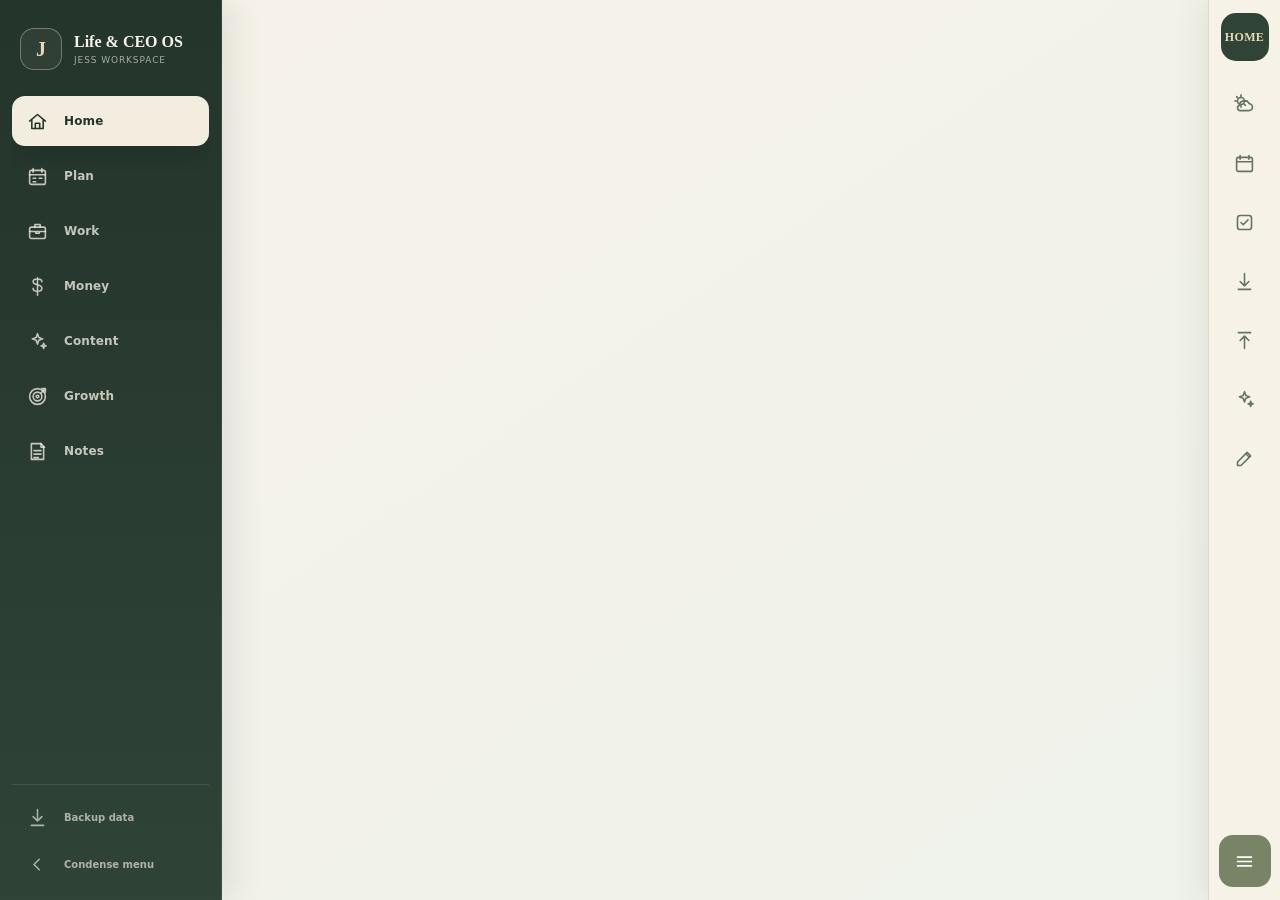
==== commit 48999732: "Add files via upload" ====
--- a/index.html
+++ b/index.html
@@ -6,7 +6,7 @@
 <meta name="theme-color" content="#2f4337">
 <meta name="apple-mobile-web-app-capable" content="yes">
 <meta name="apple-mobile-web-app-title" content="Life & CEO OS">
-<title>Life & CEO OS — Connected Schedule Update</title>
+<title>Life & CEO OS — Category Colour Studio</title>
 <style>
 :root{
   --forest:#2f4337;--forest-2:#24352c;--olive:#788466;--sage:#dfe7dc;--cream:#f6f1e8;
@@ -84,6 +84,7 @@
 .priority-low{color:#506552;background:#e4ece2}.priority-medium{color:#5d573f;background:#eee6cf}.priority-high{color:#fff;background:#9a7750}.priority-critical{color:#fff;background:var(--danger)}
 .task-status-badge{color:var(--forest);background:#e4ebe1}.status-pending{color:#5d573f;background:#eee6cf}.status-active{color:#fff;background:var(--forest)}.status-paused{color:#695f55;background:#e8e0d6}.status-completed{color:#fff;background:var(--success)}
 .task-item.completed .row-title{text-decoration:line-through;opacity:.72}
+.status-split{margin-top:12px}.status-split:first-of-type{margin-top:4px}.status-split + .status-split{padding-top:12px;border-top:1px solid var(--line)}.status-split-head{display:flex;align-items:center;justify-content:space-between;gap:10px;margin-bottom:8px}.status-split-head strong{font-size:10px;letter-spacing:.08em;text-transform:uppercase;color:var(--muted)}.status-split-head span{display:inline-flex;align-items:center;justify-content:center;min-width:24px;height:24px;padding:0 8px;border-radius:999px;background:#eef2eb;color:var(--forest);font-size:10px;font-weight:800}.status-split.completed .status-split-head span{background:#ece8df;color:#7d7567}.status-split-empty{padding:8px 0 2px;color:var(--muted);font-size:10px}.status-split .task-item:last-child{border-bottom:0}
 .detail-grid{display:grid;grid-template-columns:repeat(2,minmax(0,1fr));gap:10px;margin:16px 0}
 .detail-box{padding:12px;border:1px solid var(--line);border-radius:13px;background:#fff}.detail-box.wide{grid-column:1/-1}.detail-box small{display:block;margin-bottom:5px;color:var(--muted);font-size:8px;font-weight:850;letter-spacing:.09em;text-transform:uppercase}.detail-box strong,.detail-box p{margin:0;color:var(--ink);font-size:11px;line-height:1.55;white-space:pre-wrap}.detail-actions{display:flex;flex-wrap:wrap;gap:8px;margin-top:16px}
 .checkbox-field{display:flex;align-items:flex-start;gap:9px;padding:11px 12px;border:1px solid var(--line);border-radius:12px;background:#fff;color:var(--ink);font-size:11px;font-weight:720}.checkbox-field input{width:17px!important;height:17px;margin:0;flex:0 0 17px;accent-color:var(--forest)}
@@ -128,15 +129,15 @@
 .agenda-event-layer{position:absolute;top:0;right:10px;bottom:0;left:108px;pointer-events:none}
 .event-block.timeline-event{position:absolute;right:auto;z-index:2;min-height:36px;margin:0;padding:0;overflow:visible;pointer-events:auto;background:transparent;border:0;box-shadow:none;transition:transform .16s ease}
 .event-block.timeline-event:hover{z-index:5;transform:translateY(-1px)}
-.timeline-stem{position:absolute;left:14px;top:12px;bottom:10px;width:2px;border-radius:999px;background:rgba(102,117,87,.62)}
-.timeline-dot{position:absolute;left:8px;top:8px;width:14px;height:14px;border-radius:50%;background:#d8b76d;border:2px solid #758162;box-shadow:0 0 0 4px rgba(255,255,255,.92)}
-.timeline-body{position:absolute;left:30px;top:2px;right:6px;bottom:2px;background:#edf1ea;border:1px solid #d9ddd3;border-radius:16px;padding:10px 14px;box-shadow:0 8px 22px rgba(48,66,55,.09);overflow:hidden}
+.timeline-stem{position:absolute;left:14px;top:10px;bottom:10px;width:2px;background:var(--event-stem, rgba(102,117,87,.62))}
+.timeline-dot{position:absolute;left:8px;top:7px;width:14px;height:14px;border-radius:50%;background:var(--event-dot, #d8b76d);border:2px solid var(--event-stem, #758162);box-shadow:0 0 0 4px rgba(255,255,255,.92)}
+.timeline-body{position:absolute;left:30px;top:2px;right:6px;bottom:2px;background:var(--event-bg, #edf1ea);border:1px solid var(--event-border, #d9ddd3);border-radius:0;padding:10px 14px;box-shadow:0 8px 22px rgba(48,66,55,.06);overflow:hidden}
 .timeline-head{display:flex;align-items:flex-start;justify-content:space-between;gap:8px}
-.timeline-title{display:block;font-size:16px;font-weight:800;line-height:1.14;color:var(--ink);overflow:hidden;text-overflow:ellipsis;white-space:nowrap}
+.timeline-title{display:block;font-size:15px;font-weight:600;line-height:1.2;color:var(--ink);overflow:hidden;text-overflow:ellipsis;white-space:nowrap}.timeline-title-wrap{display:flex;align-items:center;gap:8px;min-width:0}.timeline-icon{display:inline-flex;align-items:center;justify-content:center;font-size:15px;line-height:1;flex:0 0 auto}
 .timeline-time{display:block;margin-top:4px;font-size:12px;line-height:1.3;color:var(--muted);font-weight:700}
 .timeline-meta{display:flex;flex-wrap:wrap;gap:7px;margin-top:8px}
-.timeline-chip{display:inline-flex;align-items:center;padding:4px 8px;border-radius:999px;background:#fff;border:1px solid #e2e0d8;font-size:11px;line-height:1.2;color:var(--forest);font-weight:700}
-.event-block.timeline-event .record-delete{position:relative;top:auto;right:auto;width:28px;height:28px;flex:0 0 28px;border-radius:9px;background:rgba(255,255,255,.88);border:1px solid rgba(166,82,70,.18)}
+.timeline-chip{display:inline-flex;align-items:center;padding:4px 8px;border-radius:0;background:var(--event-chip-bg, #fff);border:1px solid var(--event-chip-border, #e2e0d8);font-size:11px;line-height:1.2;color:var(--event-chip-text, var(--forest));font-weight:700}
+.event-block.timeline-event .record-delete{position:relative;top:auto;right:auto;width:28px;height:28px;flex:0 0 28px;border-radius:0;background:rgba(255,255,255,.88);border:1px solid rgba(166,82,70,.18)}
 .event-block.timeline-event .record-delete:hover{border-color:transparent}
 
 @media(max-width:700px){
@@ -145,7 +146,7 @@
  .agenda-event-layer{left:78px}
  .agenda-slot-label{padding-right:8px;font-size:10px}
  .agenda-slot.is-half .agenda-slot-label{font-size:9px}
- .timeline-body{left:24px;padding:8px 10px}
+ .timeline-body{left:24px;padding:8px 10px;border-radius:0}
  .timeline-title{font-size:14px}
  .timeline-time{font-size:11px}
 }
@@ -327,6 +328,171 @@
   margin:4px 0!important
 }
 
+
+/* INTERACTIVE SCHEDULE — local Add button, drag, resize and hybrid time entry */
+.agenda-toolbar-actions{display:flex;align-items:center;justify-content:flex-end;gap:9px;flex-wrap:wrap}
+.agenda-add-btn{min-height:40px;padding:0 14px;border:0;border-radius:10px;color:#fff;background:var(--forest);font-size:11px;font-weight:800;box-shadow:0 8px 18px rgba(48,66,55,.16)}
+.agenda-add-btn:hover{filter:brightness(1.04)}
+.agenda-instructions{display:flex;flex-wrap:wrap;gap:7px 14px;margin-top:7px;color:var(--muted);font-size:10px;font-weight:650}
+.agenda-instructions span{display:inline-flex;align-items:center;gap:5px}
+.event-block.timeline-event{cursor:grab;touch-action:none;user-select:none}
+.event-block.timeline-event.is-moving{z-index:20;cursor:grabbing;opacity:.92}
+.event-block.timeline-event.is-resizing{z-index:20;cursor:ns-resize;opacity:.94}
+.timeline-body{padding-bottom:18px}
+.timeline-resize{position:absolute;right:7px;bottom:3px;left:37px;height:13px;border:0;padding:0;background:transparent;cursor:ns-resize;touch-action:none}
+.timeline-resize::before{content:"";position:absolute;left:50%;bottom:3px;width:34px;height:3px;transform:translateX(-50%);background:var(--event-stem,#758162);opacity:.52}
+.timeline-resize:hover::before,.event-block.timeline-event.is-resizing .timeline-resize::before{height:4px;opacity:.9}
+.timeline-live-time{position:fixed;z-index:500;pointer-events:none;padding:7px 10px;border-radius:8px;color:#fff;background:var(--forest);font-size:11px;font-weight:800;box-shadow:0 9px 22px rgba(34,48,39,.22)}
+.time-entry{display:grid;gap:8px}
+.time-entry-main{display:grid;grid-template-columns:minmax(0,1fr) auto;gap:8px}
+.time-text{width:100%;min-height:44px;border:1px solid var(--line);border-radius:12px;padding:10px 12px;color:var(--ink);background:#fff;font-size:14px;font-weight:650;text-transform:uppercase}
+.time-text:focus{outline:2px solid rgba(96,126,101,.22);border-color:var(--olive)}
+.time-entry.invalid .time-text{border-color:var(--danger);box-shadow:0 0 0 2px rgba(166,82,70,.12)}
+.time-picker-toggle{min-width:84px;min-height:44px;border:1px solid var(--line);border-radius:12px;color:var(--forest);background:#f0f3ed;font-size:10px;font-weight:800}
+.time-picker-panel{display:grid;grid-template-columns:minmax(72px,1fr) 12px minmax(76px,1fr) minmax(82px,1fr);gap:7px;align-items:center;padding:10px;border:1px solid var(--line);border-radius:14px;background:#f8f6f0}
+.time-picker-panel[hidden]{display:none}
+.time-picker-panel select{width:100%;min-width:0;min-height:42px;border:1px solid var(--line);border-radius:10px;padding:8px;color:var(--ink);background:#fff}
+.time-entry-help{color:var(--muted);font-size:9px;line-height:1.45}
+@media(max-width:700px){
+ .agenda-toolbar-actions{width:100%;justify-content:flex-start}
+ .agenda-add-btn{flex:1}
+ .date-input{flex:1}
+ .time-picker-panel{grid-template-columns:1fr 8px 1fr 1fr}
+}
+
+
+/* CATEGORY COLOUR STUDIO */
+.category-section{
+  padding:18px;
+  border-radius:18px
+}
+.category-add-row{
+  grid-template-columns:minmax(0,1fr) 46px auto;
+  align-items:center
+}
+.category-add-colour{
+  width:46px!important;
+  height:46px;
+  padding:3px!important;
+  border:1px solid var(--line)!important;
+  border-radius:12px!important;
+  background:#fff!important;
+  cursor:pointer
+}
+.category-list{
+  display:grid;
+  border:1px solid var(--line);
+  border-radius:15px;
+  overflow:hidden;
+  background:#fff
+}
+.category-row{
+  --category-color:#758162;
+  --category-soft:#eef2eb;
+  display:grid;
+  grid-template-columns:minmax(0,1fr) 38px 92px 32px;
+  gap:10px;
+  align-items:center;
+  min-height:59px;
+  padding:9px 10px 9px 14px;
+  border-bottom:1px solid var(--line);
+  background:linear-gradient(90deg,var(--category-soft),#fff 38%)
+}
+.category-row:last-child{border-bottom:0}
+.category-row-name{
+  min-width:0;
+  display:flex;
+  align-items:center;
+  gap:11px;
+  color:var(--forest);
+  font-size:12px;
+  font-weight:800
+}
+.category-row-swatch{
+  width:17px;
+  height:38px;
+  flex:0 0 17px;
+  border:1px solid rgba(48,66,55,.14);
+  border-radius:3px;
+  background:var(--category-color);
+  box-shadow:inset 0 0 0 3px rgba(255,255,255,.24)
+}
+.category-row-name span:last-child{
+  overflow:hidden;
+  text-overflow:ellipsis;
+  white-space:nowrap
+}
+.category-colour-picker{
+  width:38px!important;
+  height:38px;
+  padding:2px!important;
+  border:1px solid var(--line)!important;
+  border-radius:9px!important;
+  background:#fff!important;
+  cursor:pointer
+}
+.category-hex{
+  width:92px!important;
+  min-height:38px;
+  padding:8px 9px!important;
+  border-radius:9px!important;
+  font-size:10px;
+  font-weight:750;
+  text-transform:uppercase
+}
+.category-row-delete{
+  width:32px;
+  height:32px;
+  display:grid;
+  place-items:center;
+  border:0;
+  border-radius:8px;
+  color:var(--danger);
+  background:transparent
+}
+.category-row-delete:hover{
+  color:#fff;
+  background:var(--danger)
+}
+.category-row-delete svg{
+  width:16px;
+  height:16px;
+  fill:none;
+  stroke:currentColor;
+  stroke-width:1.9;
+  stroke-linecap:round;
+  stroke-linejoin:round
+}
+.category-colour-note{
+  margin:9px 0 0;
+  color:var(--muted);
+  font-size:9px;
+  line-height:1.5
+}
+.category-colour-preview{
+  display:flex;
+  align-items:center;
+  gap:8px;
+  margin-top:8px;
+  padding:9px 10px;
+  border-left:5px solid var(--category-color,#758162);
+  background:var(--category-soft,#eef2eb);
+  color:var(--forest);
+  font-size:10px;
+  font-weight:700
+}
+@media(max-width:560px){
+  .category-add-row{grid-template-columns:minmax(0,1fr) 42px}
+  .category-add-row .primary-btn{grid-column:1/-1}
+  .category-row{
+    grid-template-columns:minmax(0,1fr) 38px 32px
+  }
+  .category-hex{
+    grid-column:1/-1;
+    width:100%!important
+  }
+}
+
 </style>
 </head>
 <body>
@@ -397,29 +563,135 @@
 }
 function eventStartValue(event={}){return event.time||event.start||''}
 function eventEndValue(event={}){return event.endTime||event.end||''}
+function parseTypedTime(value='',fallbackPeriod='AM'){
+ const raw=String(value||'').trim().toUpperCase().replace(/\./g,'').replace(/\s+/g,'');
+ if(!raw)return NaN;
+ const periodMatch=raw.match(/(AM|PM|A|P)$/);
+ const explicitPeriod=periodMatch?(periodMatch[1].startsWith('P')?'PM':'AM'):'';
+ let numeric=explicitPeriod?raw.slice(0,-periodMatch[1].length):raw;
+ numeric=numeric.replace(/[^0-9:]/g,'');
+ let hour,minute=0;
+ if(numeric.includes(':')){
+  const parts=numeric.split(':');
+  hour=Number(parts[0]);
+  minute=Number(parts[1]||0)
+ }else if(numeric.length<=2){
+  hour=Number(numeric)
+ }else if(numeric.length===3){
+  hour=Number(numeric.slice(0,1));
+  minute=Number(numeric.slice(1))
+ }else if(numeric.length===4){
+  hour=Number(numeric.slice(0,2));
+  minute=Number(numeric.slice(2))
+ }else return NaN;
+ if(!Number.isFinite(hour)||!Number.isFinite(minute)||minute<0||minute>59)return NaN;
+ if(explicitPeriod){
+  if(hour<1||hour>12)return NaN;
+  return (hour%12+(explicitPeriod==='PM'?12:0))*60+minute
+ }
+ if(hour>12&&hour<=23)return hour*60+minute;
+ if(hour<1||hour>12)return NaN;
+ const period=String(fallbackPeriod||'AM').toUpperCase()==='PM'?'PM':'AM';
+ return (hour%12+(period==='PM'?12:0))*60+minute
+}
+function setAmPmGroup(group,total){
+ if(!group)return false;
+ const valid=Number.isFinite(total);
+ const hidden=group.querySelector('input[type="hidden"]');
+ const text=group.querySelector('[data-time-text]');
+ const hourSelect=group.querySelector('[data-time-hour]');
+ const minuteSelect=group.querySelector('[data-time-minute]');
+ const periodSelect=group.querySelector('[data-time-period]');
+ group.classList.toggle('invalid',!valid&&String(text?.value||'').trim()!=='');
+ if(!valid){
+  if(hidden)hidden.value='';
+  return false
+ }
+ const hour24=Math.floor(total/60),minute=total%60,hour12=hour24%12||12,period=hour24>=12?'PM':'AM';
+ if(hidden)hidden.value=minutesToTime(total);
+ if(text)text.value=formatTime12(minutesToTime(total));
+ if(hourSelect)hourSelect.value=String(hour12);
+ if(minuteSelect)minuteSelect.value=String(minute);
+ if(periodSelect)periodSelect.value=period;
+ return true
+}
 function ampmTimeField(name,label,required=false,value=''){
  const total=timeToMinutes(value),has=Number.isFinite(total);
  const hour24=has?Math.floor(total/60):0,minute=has?total%60:0,hour12=has?(hour24%12||12):'',period=has&&hour24>=12?'PM':'AM';
- const hours=['<option value="">--</option>',...Array.from({length:12},(_,i)=>`<option value="${i+1}" ${Number(hour12)===i+1?'selected':''}>${i+1}</option>`)].join('');
+ const hours=['<option value="">Hour</option>',...Array.from({length:12},(_,i)=>`<option value="${i+1}" ${Number(hour12)===i+1?'selected':''}>${i+1}</option>`)].join('');
  const minutes=Array.from({length:60},(_,m)=>`<option value="${m}" ${has&&minute===m?'selected':''}>${String(m).padStart(2,'0')}</option>`).join('');
- return `<div class="field"><label>${safe(label)}</label><div class="ampm-time" data-ampm-time><select data-time-hour aria-label="${safe(label)} hour" ${required?'required':''}>${hours}</select><span class="ampm-colon">:</span><select data-time-minute aria-label="${safe(label)} minute">${minutes}</select><select data-time-period aria-label="${safe(label)} AM or PM"><option value="AM" ${period==='AM'?'selected':''}>AM</option><option value="PM" ${period==='PM'?'selected':''}>PM</option></select><input type="hidden" name="${safe(name)}" value="${has?minutesToTime(total):''}"></div></div>`;
-}
-function syncAmPmTimeField(group){
- if(!group)return;
- const hour=Number(group.querySelector('[data-time-hour]')?.value||0);
- const minute=Number(group.querySelector('[data-time-minute]')?.value||0);
- const period=group.querySelector('[data-time-period]')?.value||'AM';
- const hidden=group.querySelector('input[type="hidden"]');
- if(!hidden)return;
- if(!hour){hidden.value='';return}
- const hour24=(hour%12)+(period==='PM'?12:0);
- hidden.value=minutesToTime(hour24*60+minute);
+ return `<div class="field"><label>${safe(label)}</label><div class="time-entry" data-ampm-time>
+  <div class="time-entry-main">
+   <input class="time-text" data-time-text type="text" value="${has?safe(formatTime12(value)):''}" placeholder="7:30 AM" autocomplete="off" spellcheck="false" ${required?'required':''}>
+   <button class="time-picker-toggle" type="button" data-time-picker-toggle>Choose</button>
+  </div>
+  <div class="time-picker-panel" data-time-picker-panel hidden>
+   <select data-time-hour aria-label="${safe(label)} hour">${hours}</select>
+   <span class="ampm-colon">:</span>
+   <select data-time-minute aria-label="${safe(label)} minute">${minutes}</select>
+   <select data-time-period aria-label="${safe(label)} AM or PM"><option value="AM" ${period==='AM'?'selected':''}>AM</option><option value="PM" ${period==='PM'?'selected':''}>PM</option></select>
+  </div>
+  <input type="hidden" name="${safe(name)}" value="${has?minutesToTime(total):''}">
+  <span class="time-entry-help">Type 7:30 AM, 730 PM or 19:30 — or use Choose for the AM/PM selector.</span>
+ </div></div>`;
+}
+function syncAmPmTimeField(group,source='text'){
+ if(!group)return true;
+ const text=group.querySelector('[data-time-text]');
+ const hourSelect=group.querySelector('[data-time-hour]');
+ const minuteSelect=group.querySelector('[data-time-minute]');
+ const periodSelect=group.querySelector('[data-time-period]');
+ if(source==='picker'){
+  const hour=Number(hourSelect?.value||0);
+  const minute=Number(minuteSelect?.value||0);
+  const period=periodSelect?.value||'AM';
+  if(!hour){
+   const hidden=group.querySelector('input[type="hidden"]');
+   if(hidden)hidden.value='';
+   if(text)text.value='';
+   group.classList.remove('invalid');
+   return true
+  }
+  return setAmPmGroup(group,(hour%12+(period==='PM'?12:0))*60+minute)
+ }
+ const typed=String(text?.value||'').trim();
+ if(!typed){
+  const hidden=group.querySelector('input[type="hidden"]');
+  if(hidden)hidden.value='';
+  group.classList.remove('invalid');
+  return true
+ }
+ const fallback=periodSelect?.value||'AM';
+ return setAmPmGroup(group,parseTypedTime(typed,fallback))
 }
 function bindAmPmTimeFields(scope=document){
  scope.querySelectorAll('[data-ampm-time]').forEach(group=>{
-  group.querySelectorAll('select').forEach(select=>select.onchange=()=>syncAmPmTimeField(group));
-  syncAmPmTimeField(group);
- });
+  const text=group.querySelector('[data-time-text]');
+  const panel=group.querySelector('[data-time-picker-panel]');
+  const toggle=group.querySelector('[data-time-picker-toggle]');
+  if(toggle)toggle.onclick=()=>{
+   const opening=panel?.hasAttribute('hidden');
+   if(panel){
+    if(opening)panel.removeAttribute('hidden');
+    else panel.setAttribute('hidden','')
+   }
+   toggle.textContent=opening?'Done':'Choose'
+  };
+  if(text){
+   text.onblur=()=>syncAmPmTimeField(group,'text');
+   text.onkeydown=e=>{
+    if(e.key==='Enter'){
+     e.preventDefault();
+     if(syncAmPmTimeField(group,'text'))text.blur()
+    }
+   };
+   text.oninput=()=>group.classList.remove('invalid')
+  }
+  group.querySelectorAll('[data-time-hour],[data-time-minute],[data-time-period]').forEach(select=>{
+   select.onchange=()=>syncAmPmTimeField(group,'picker')
+  });
+  if(String(text?.value||'').trim())syncAmPmTimeField(group,'text')
+ })
 }
 function arrangeAgendaLanes(events=[]){
  const sorted=[...events].sort((a,b)=>(timeToMinutes(eventStartValue(a))-timeToMinutes(eventStartValue(b)))||(timeToMinutes(eventEndValue(b))-timeToMinutes(eventEndValue(a))));
@@ -471,8 +743,10 @@
   const height=Math.max(38,(duration/AGENDA_SLOT_MINUTES)*AGENDA_SLOT_HEIGHT);
   const layout=lanes.get(event.id)||{lane:0,lanes:1};
   const left=(layout.lane/layout.lanes)*100,width=100/layout.lanes;
+  const appearance=eventAppearance(event);
   const category=event.category?`<div class="timeline-meta"><span class="timeline-chip">${safe(event.category)}</span></div>`:'';
-  return `<article class="event-block timeline-event" style="top:${top}px;height:${height}px;left:calc(${left}% + 4px);width:calc(${width}% - 8px)"><span class="timeline-stem"></span><span class="timeline-dot"></span><div class="timeline-body"><div class="timeline-head"><strong class="timeline-title">${safe(event.title||'Event')}</strong>${deleteIconButton('event',event.id,'Delete event')}</div><small class="timeline-time">${safe(timeRange12(event.time,event.endTime))}</small>${category}</div></article>`;
+  const icon=(event.icon&&String(event.icon).trim())?String(event.icon).trim():appearance.icon;
+  return `<article class="event-block timeline-event" data-event-id="${safe(event.id)}" data-event-start="${safe(event.time)}" data-event-end="${safe(event.endTime)}" style="--event-bg:${appearance.bg};--event-border:${appearance.border};--event-stem:${appearance.stem};--event-dot:${appearance.dot};--event-chip-bg:${appearance.chipBg};--event-chip-border:${appearance.chipBorder};--event-chip-text:${appearance.chipText};top:${top}px;height:${height}px;left:calc(${left}% + 4px);width:calc(${width}% - 8px)"><span class="timeline-stem"></span><span class="timeline-dot"></span><div class="timeline-body"><div class="timeline-head"><div class="timeline-title-wrap"><span class="timeline-icon">${safe(icon)}</span><strong class="timeline-title">${safe(event.title||'Event')}</strong></div>${deleteIconButton('event',event.id,'Delete event')}</div><small class="timeline-time">${safe(timeRange12(event.time,event.endTime))}</small>${category}</div><button type="button" class="timeline-resize" data-resize-event="${safe(event.id)}" aria-label="Resize event duration" title="Drag to change duration"></button></article>`;
  }).join('');
  const anytimeMarkup=untimed.length?`<div class="agenda-anytime"><span class="eyebrow">Anytime</span>${untimed.map(eventRow).join('')}</div>`:'';
  const outsideMarkup=outside.length?`<div class="agenda-anytime"><span class="eyebrow">Outside 6:00 AM – 10:30 PM</span>${outside.map(eventRow).join('')}</div>`:'';
@@ -524,12 +798,173 @@
  expense:['Expenses','Used for purchases, bills and outgoing money.'],
  habits:['Habits','Used for wellness, personal and business habits.']
 };
-const defaults=()=>({version:5,migrated:false,settings:{nav:'full',openingBalance:0,weatherLocation:{name:'Greater Moncton, New Brunswick',latitude:46.0878,longitude:-64.7782,country:'Canada'}},categoryLibraries:defaultCategoryLibraries(),events:[],tasks:[],projects:[],clients:[],quotes:[],transactions:[],recurring:[],content:[],goals:[],habits:[],habitChecks:{},moods:[],notes:[],routines:[],resets:[]});
-function normalizeCategoryLibraries(s){const base=defaultCategoryLibraries();if(!s.categoryLibraries||typeof s.categoryLibraries!=='object')s.categoryLibraries={};for(const[k,items]of Object.entries(base)){const existing=Array.isArray(s.categoryLibraries[k])?s.categoryLibraries[k]:[];s.categoryLibraries[k]=[...new Set([...items,...existing].map(x=>String(x||'').trim()).filter(Boolean))]}return s}
-function categories(kind='planning'){normalizeCategoryLibraries(state);return state.categoryLibraries[kind]||[]}
-function addCategory(kind,name,persist=true){const value=String(name||'').trim();if(!value)return false;normalizeCategoryLibraries(state);const list=state.categoryLibraries[kind]||(state.categoryLibraries[kind]=[]);if(!list.some(x=>x.toLowerCase()===value.toLowerCase())){list.push(value);list.sort((a,b)=>a.localeCompare(b));if(persist)localStorage.setItem(STORE,JSON.stringify(state));return true}return false}
-function removeCategory(kind,name){normalizeCategoryLibraries(state);state.categoryLibraries[kind]=(state.categoryLibraries[kind]||[]).filter(x=>x!==name);localStorage.setItem(STORE,JSON.stringify(state));openCategoryLibrary(kind)}
-function resetCategoryLibrary(kind){state.categoryLibraries[kind]=defaultCategoryLibraries()[kind].slice();localStorage.setItem(STORE,JSON.stringify(state));openCategoryLibrary(kind)}
+const categoryPalette=['#657B63','#315842','#7890AE','#6F7F99','#B58C78','#9B7E67','#C39D83','#5F8B66','#A78C50','#8A6B9B','#9B7D5F','#B38B62','#A66F5F','#708C93','#C18276','#796C94'];
+const defaultCategoryColors=()=>({
+ planning:{
+  Work:'#657B63',R2R:'#315842',Appointment:'#7890AE',Meeting:'#6F7F99',
+  Personal:'#B58C78',Home:'#9B7E67',Family:'#C39D83',Health:'#5F8B66',
+  Finance:'#A78C50',Content:'#8A6B9B',Errand:'#9B7D5F',Reminder:'#B38B62',
+  'Follow-up':'#A66F5F'
+ },
+ notes:{
+  'Client Follow-up':'#A66F5F','Project Note':'#657B63',Meeting:'#6F7F99',
+  Reminder:'#B38B62','Site Note':'#708C93','Personal Note':'#B58C78',
+  Decision:'#796C94',Idea:'#C18276'
+ },
+ income:{
+  'Client Payment':'#477B5E','Contract Income':'#315842','Product Sale':'#5E8774',
+  Refund:'#708C93','Owner Contribution':'#657B63','Other Income':'#78907C'
+ },
+ expense:{
+  Payroll:'#A66F5F',Fuel:'#B07D55',Equipment:'#657B63',Vehicle:'#708C93',
+  Materials:'#9B7D5F',Insurance:'#6F7F99',Rent:'#A78C50',Software:'#796C94',
+  Marketing:'#8A6B9B',Taxes:'#A36D5E',Meals:'#C18276','Other Expense':'#887B70'
+ },
+ habits:{
+  Health:'#5F8B66',Wellness:'#708C93',Fitness:'#477B5E',
+  Personal:'#B58C78',Home:'#9B7E67',Business:'#315842'
+ }
+});
+function isHexColor(value){return /^#[0-9A-F]{6}$/i.test(String(value||'').trim())}
+function normalizeHexColor(value,fallback='#758162'){
+ const raw=String(value||'').trim();
+ if(/^#[0-9A-F]{6}$/i.test(raw))return raw.toUpperCase();
+ if(/^#[0-9A-F]{3}$/i.test(raw))return `#${raw.slice(1).split('').map(x=>x+x).join('')}`.toUpperCase();
+ return fallback.toUpperCase()
+}
+function hexToRgb(hex){
+ const value=normalizeHexColor(hex).slice(1);
+ return{r:parseInt(value.slice(0,2),16),g:parseInt(value.slice(2,4),16),b:parseInt(value.slice(4,6),16)}
+}
+function rgbToHex({r,g,b}){
+ const part=value=>Math.max(0,Math.min(255,Math.round(value))).toString(16).padStart(2,'0');
+ return `#${part(r)}${part(g)}${part(b)}`.toUpperCase()
+}
+function mixHex(base,target,amount=.5){
+ const a=hexToRgb(base),b=hexToRgb(target),weight=Math.max(0,Math.min(1,Number(amount)||0));
+ return rgbToHex({r:a.r+(b.r-a.r)*weight,g:a.g+(b.g-a.g)*weight,b:a.b+(b.b-a.b)*weight})
+}
+function seededCategoryColor(name='',kind='planning'){
+ const text=`${kind}:${String(name).toLowerCase()}`;
+ let hash=0;
+ for(let i=0;i<text.length;i++)hash=((hash<<5)-hash+text.charCodeAt(i))|0;
+ return categoryPalette[Math.abs(hash)%categoryPalette.length]
+}
+function nextCategoryColor(kind='planning'){
+ const count=(state?.categoryLibraries?.[kind]||[]).length;
+ return categoryPalette[count%categoryPalette.length]
+}
+function categoryAppearanceFromColor(color){
+ const stem=normalizeHexColor(color);
+ return{
+  bg:mixHex(stem,'#FFFFFF',.88),
+  border:mixHex(stem,'#FFFFFF',.58),
+  stem,
+  dot:mixHex(stem,'#FFFFFF',.18),
+  chipBg:mixHex(stem,'#FFFFFF',.93),
+  chipBorder:mixHex(stem,'#FFFFFF',.68),
+  chipText:mixHex(stem,'#000000',.26)
+ }
+}
+const defaults=()=>({
+ version:6,migrated:false,
+ settings:{nav:'full',openingBalance:0,weatherLocation:{name:'Greater Moncton, New Brunswick',latitude:46.0878,longitude:-64.7782,country:'Canada'}},
+ categoryLibraries:defaultCategoryLibraries(),
+ categoryColors:defaultCategoryColors(),
+ events:[],tasks:[],projects:[],clients:[],quotes:[],transactions:[],recurring:[],content:[],goals:[],habits:[],habitChecks:{},moods:[],notes:[],routines:[],resets:[]
+});
+function normalizeCategoryLibraries(s){
+ const base=defaultCategoryLibraries(),baseColors=defaultCategoryColors();
+ if(!s.categoryLibraries||typeof s.categoryLibraries!=='object')s.categoryLibraries={};
+ if(!s.categoryColors||typeof s.categoryColors!=='object')s.categoryColors={};
+ for(const[k,items]of Object.entries(base)){
+  const existing=Array.isArray(s.categoryLibraries[k])?s.categoryLibraries[k]:[];
+  s.categoryLibraries[k]=[...new Set([...items,...existing].map(x=>String(x||'').trim()).filter(Boolean))];
+  if(!s.categoryColors[k]||typeof s.categoryColors[k]!=='object')s.categoryColors[k]={};
+  for(const name of s.categoryLibraries[k]){
+   const current=s.categoryColors[k][name];
+   s.categoryColors[k][name]=normalizeHexColor(current,baseColors[k]?.[name]||seededCategoryColor(name,k))
+  }
+ }
+ return s
+}
+function categories(kind='planning'){
+ normalizeCategoryLibraries(state);
+ return state.categoryLibraries[kind]||[]
+}
+function categoryColor(kind='planning',name=''){
+ normalizeCategoryLibraries(state);
+ const canonical=categories(kind).find(item=>item.toLowerCase()===String(name||'').toLowerCase())||String(name||'');
+ return normalizeHexColor(state.categoryColors?.[kind]?.[canonical],seededCategoryColor(canonical,kind))
+}
+function setCategoryColor(kind,name,color,persist=true){
+ const value=normalizeHexColor(color,'');
+ if(!isHexColor(value))return false;
+ normalizeCategoryLibraries(state);
+ if(!state.categoryColors[kind])state.categoryColors[kind]={};
+ state.categoryColors[kind][name]=value;
+ if(persist)localStorage.setItem(STORE,JSON.stringify(state));
+ updateScheduleColorsFromState();
+ return true
+}
+function addCategory(kind,name,persist=true,color=''){
+ const value=String(name||'').trim();
+ if(!value)return false;
+ normalizeCategoryLibraries(state);
+ const list=state.categoryLibraries[kind]||(state.categoryLibraries[kind]=[]);
+ if(list.some(x=>x.toLowerCase()===value.toLowerCase()))return false;
+ list.push(value);
+ list.sort((a,b)=>a.localeCompare(b));
+ if(!state.categoryColors[kind])state.categoryColors[kind]={};
+ state.categoryColors[kind][value]=normalizeHexColor(color,seededCategoryColor(value,kind));
+ if(persist)localStorage.setItem(STORE,JSON.stringify(state));
+ return true
+}
+function removeCategory(kind,name){
+ normalizeCategoryLibraries(state);
+ state.categoryLibraries[kind]=(state.categoryLibraries[kind]||[]).filter(x=>x!==name);
+ if(state.categoryColors?.[kind])delete state.categoryColors[kind][name];
+ localStorage.setItem(STORE,JSON.stringify(state));
+ openCategoryLibrary(kind)
+}
+function resetCategoryLibrary(kind){
+ state.categoryLibraries[kind]=defaultCategoryLibraries()[kind].slice();
+ state.categoryColors[kind]=Object.assign({},defaultCategoryColors()[kind]||{});
+ normalizeCategoryLibraries(state);
+ localStorage.setItem(STORE,JSON.stringify(state));
+ updateScheduleColorsFromState();
+ openCategoryLibrary(kind)
+}
+function eventAppearance(event={}){
+ const key=`${String(event.category||'')} ${String(event.title||'')}`.toLowerCase();
+ const iconsByType=[
+  {match:/work|r2r|project|job|office|admin/,icon:'💼'},
+  {match:/meeting|appointment|call|interview|consult/,icon:'📅'},
+  {match:/personal|home|family|kids|self/,icon:'🏡'},
+  {match:/health|wellness|fitness|gym|walk|skincare/,icon:'🌿'},
+  {match:/money|finance|bill|payment|invoice|budget/,icon:'💰'},
+  {match:/content|social|marketing|post|reel|photo|design/,icon:'✨'},
+  {match:/errand|reminder|pickup|pick up|grocer|shopping|supply/,icon:'🛒'},
+  {match:/follow-up|follow up|client|lead|quote/,icon:'📌'}
+ ];
+ const icon=(iconsByType.find(item=>item.match.test(key))||{icon:'•'}).icon;
+ const colour=categoryColor('planning',event.category||'Work');
+ return{icon,...categoryAppearanceFromColor(colour)}
+}
+function updateScheduleColorsFromState(){
+ document.querySelectorAll('.timeline-event[data-event-id]').forEach(block=>{
+  const event=state.events.find(item=>item.id===block.dataset.eventId);
+  if(!event)return;
+  const appearance=eventAppearance(event);
+  block.style.setProperty('--event-bg',appearance.bg);
+  block.style.setProperty('--event-border',appearance.border);
+  block.style.setProperty('--event-stem',appearance.stem);
+  block.style.setProperty('--event-dot',appearance.dot);
+  block.style.setProperty('--event-chip-bg',appearance.chipBg);
+  block.style.setProperty('--event-chip-border',appearance.chipBorder);
+  block.style.setProperty('--event-chip-text',appearance.chipText)
+ })
+}
 
 let state=loadState();let route={area:'home',tab:'overview'};let toastTimer;
 const WEATHER_CACHE_KEY='life-ceo-weather-cache-v1';
@@ -629,7 +1064,115 @@
 function hero(title,subtitle,kicker='Your connected workspace'){return `<section class="hero"><span class="kicker">${safe(kicker)}</span><h1>${title}</h1><p>${safe(subtitle)}</p><div class="hero-date"><strong>${dateLabel(todayISO(),{month:'long',day:'numeric'})}</strong><small>${new Date().getFullYear()} ${dateLabel(todayISO(),{weekday:'long'})}</small></div></section>`}
 function tabs(){const a=areas[route.area];if(!a.tabs)return'';return `<div class="tabs">${a.tabs.map(([k,l])=>`<button class="tab ${route.tab===k?'active':''}" data-tab="${k}">${l}</button>`).join('')}</div>`}
 function pageHead(kicker,title,subtitle,action){return `<div class="page-head"><div><span class="kicker">${kicker}</span><h1>${title}</h1><p class="page-intro">${subtitle}</p></div>${action?`<button class="primary-btn" data-open-action="${action.id}">${action.label}</button>`:''}</div>`}
-function bindPage(){document.querySelectorAll('[data-tab]').forEach(b=>b.onclick=()=>setRoute(route.area,b.dataset.tab));document.querySelectorAll('[data-area-link]').forEach(b=>b.onclick=()=>setRoute(b.dataset.areaLink,b.dataset.tabLink||undefined));document.querySelectorAll('[data-open-action]').forEach(b=>b.onclick=()=>openAction(b.dataset.openAction));document.querySelectorAll('[data-toggle-task]').forEach(b=>b.onclick=()=>toggleTask(b.dataset.toggleTask));document.querySelectorAll('[data-open-task]').forEach(b=>b.onclick=()=>openTaskDetail(b.dataset.openTask));document.querySelectorAll('[data-open-note]').forEach(b=>b.onclick=()=>openNoteDetail(b.dataset.openNote));document.querySelectorAll('[data-delete-type]').forEach(b=>b.onclick=e=>{e.preventDefault();e.stopPropagation();deleteRecord(b.dataset.deleteType,b.dataset.deleteId)});document.querySelectorAll('[data-remove-attachment]').forEach(b=>b.onclick=e=>{e.preventDefault();e.stopPropagation();removeAttachment(b.dataset.ownerType,b.dataset.ownerId,b.dataset.removeAttachment)});document.querySelectorAll('[data-habit]').forEach(b=>b.onclick=()=>{const key=b.dataset.habit+'|'+b.dataset.date;state.habitChecks[key]=!state.habitChecks[key];save()});document.querySelectorAll('[data-open-habit]').forEach(b=>b.onclick=()=>openHabitEditor(b.dataset.openHabit));document.querySelectorAll('[data-mood-value]').forEach(b=>b.onclick=()=>setMoodValue(b.dataset.moodDate,Number(b.dataset.moodValue)));document.querySelectorAll('[data-open-mood-date]').forEach(b=>b.onclick=e=>{if(e.target.closest('[data-delete-type]'))return;openMoodEditor(b.dataset.openMoodDate)});document.querySelectorAll('[data-weather-refresh]').forEach(b=>b.onclick=()=>fetchWeather(true));document.querySelectorAll('[data-weather-settings]').forEach(b=>b.onclick=openWeatherSettings);const date=document.getElementById('planDate');if(date)date.onchange=()=>{sessionSet('plan-date',date.value);render()}}
+function eventForm(title='Add event',values={}){
+ const hidden={__categoryLibrary:'planning'};
+ if(values.id)hidden.__editId=values.id;
+ const date=values.date||(route.area==='plan'?currentPlanDate():todayISO());
+ return form('event',title,[
+  ['title','Title','text',true,values.title||''],
+  ['date','Date','date',true,date],
+  ['time','Start time','ampm-time',false,values.time||''],
+  ['endTime','End time','ampm-time',false,values.endTime||''],
+  ['category','Category','category',true,values.category||'Work','planning']
+ ],hidden)
+}
+function openEventEditor(id){
+ const event=state.events.find(item=>item.id===id);
+ if(event)openDrawer('Edit event','Type the time or use the AM/PM selector below.',eventForm('Edit event',event).html)
+}
+function persistAgendaEvent(event,start,end,message){
+ event.time=minutesToTime(start);
+ event.endTime=minutesToTime(end);
+ try{
+  localStorage.setItem(STORE,JSON.stringify(state));
+  showToast(message);
+  render()
+ }catch(error){
+  showToast('This event could not be updated.')
+ }
+}
+function agendaPointerLabel(text,x,y){
+ let label=document.getElementById('agendaPointerLabel');
+ if(!label){
+  label=document.createElement('div');
+  label.id='agendaPointerLabel';
+  label.className='timeline-live-time';
+  document.body.appendChild(label)
+ }
+ label.textContent=text;
+ label.style.left=`${Math.min(window.innerWidth-150,Math.max(8,x+14))}px`;
+ label.style.top=`${Math.min(window.innerHeight-48,Math.max(8,y+12))}px`
+}
+function removeAgendaPointerLabel(){document.getElementById('agendaPointerLabel')?.remove()}
+function bindAgendaInteractions(){
+ const timeline=document.querySelector('.agenda-timeline');
+ if(!timeline)return;
+ const totalMinutes=AGENDA_END_MINUTES-AGENDA_START_MINUTES;
+ const pixelsPerMinute=()=>timeline.getBoundingClientRect().height/totalMinutes;
+ const snap=value=>Math.round(value/15)*15;
+ document.querySelectorAll('.timeline-event[data-event-id]').forEach(block=>{
+  const event=state.events.find(item=>item.id===block.dataset.eventId);
+  if(!event)return;
+  block.onpointerdown=e=>{
+   if(e.button!==undefined&&e.button!==0)return;
+   if(e.target.closest('[data-delete-type]'))return;
+   const resizing=!!e.target.closest('[data-resize-event]');
+   const initialStart=timeToMinutes(event.time);
+   let initialEnd=timeToMinutes(event.endTime);
+   if(!Number.isFinite(initialStart))return;
+   if(!Number.isFinite(initialEnd)||initialEnd<=initialStart)initialEnd=initialStart+60;
+   const initialY=e.clientY;
+   const initialTop=parseFloat(block.style.top)||0;
+   const initialHeight=parseFloat(block.style.height)||38;
+   const duration=initialEnd-initialStart;
+   let currentStart=initialStart,currentEnd=initialEnd,moved=false;
+   block.setPointerCapture?.(e.pointerId);
+   block.classList.add(resizing?'is-resizing':'is-moving');
+   e.preventDefault();
+   const move=moveEvent=>{
+    const deltaPixels=moveEvent.clientY-initialY;
+    const deltaMinutes=snap(deltaPixels/pixelsPerMinute());
+    moved=moved||Math.abs(deltaPixels)>3;
+    if(resizing){
+     currentStart=initialStart;
+     currentEnd=Math.max(initialStart+15,Math.min(AGENDA_END_MINUTES,initialEnd+deltaMinutes));
+     block.style.height=`${Math.max(38,(currentEnd-currentStart)*pixelsPerMinute())}px`
+    }else{
+     currentStart=Math.max(AGENDA_START_MINUTES,Math.min(AGENDA_END_MINUTES-duration,initialStart+deltaMinutes));
+     currentEnd=currentStart+duration;
+     block.style.top=`${(currentStart-AGENDA_START_MINUTES)*pixelsPerMinute()}px`;
+     block.style.height=`${initialHeight}px`
+    }
+    const timeText=block.querySelector('.timeline-time');
+    if(timeText)timeText.textContent=timeRange12(minutesToTime(currentStart),minutesToTime(currentEnd));
+    agendaPointerLabel(timeRange12(minutesToTime(currentStart),minutesToTime(currentEnd)),moveEvent.clientX,moveEvent.clientY)
+   };
+   const finish=()=>{
+    block.releasePointerCapture?.(e.pointerId);
+    block.classList.remove('is-moving','is-resizing');
+    removeAgendaPointerLabel();
+    window.removeEventListener('pointermove',move);
+    window.removeEventListener('pointerup',finish);
+    window.removeEventListener('pointercancel',cancel);
+    if(moved)persistAgendaEvent(event,currentStart,currentEnd,resizing?'Event duration updated.':'Event time updated.');
+    else if(!resizing)openEventEditor(event.id)
+   };
+   const cancel=()=>{
+    block.classList.remove('is-moving','is-resizing');
+    block.style.top=`${initialTop}px`;
+    block.style.height=`${initialHeight}px`;
+    removeAgendaPointerLabel();
+    window.removeEventListener('pointermove',move);
+    window.removeEventListener('pointerup',finish);
+    window.removeEventListener('pointercancel',cancel)
+   };
+   window.addEventListener('pointermove',move,{passive:false});
+   window.addEventListener('pointerup',finish,{once:true});
+   window.addEventListener('pointercancel',cancel,{once:true})
+  }
+ })
+}
+function bindPage(){document.querySelectorAll('[data-tab]').forEach(b=>b.onclick=()=>setRoute(route.area,b.dataset.tab));document.querySelectorAll('[data-area-link]').forEach(b=>b.onclick=()=>setRoute(b.dataset.areaLink,b.dataset.tabLink||undefined));document.querySelectorAll('[data-open-action]').forEach(b=>b.onclick=()=>openAction(b.dataset.openAction));document.querySelectorAll('[data-toggle-task]').forEach(b=>b.onclick=()=>toggleTask(b.dataset.toggleTask));document.querySelectorAll('[data-open-task]').forEach(b=>b.onclick=()=>openTaskDetail(b.dataset.openTask));document.querySelectorAll('[data-open-note]').forEach(b=>b.onclick=()=>openNoteDetail(b.dataset.openNote));document.querySelectorAll('[data-delete-type]').forEach(b=>b.onclick=e=>{e.preventDefault();e.stopPropagation();deleteRecord(b.dataset.deleteType,b.dataset.deleteId)});document.querySelectorAll('[data-remove-attachment]').forEach(b=>b.onclick=e=>{e.preventDefault();e.stopPropagation();removeAttachment(b.dataset.ownerType,b.dataset.ownerId,b.dataset.removeAttachment)});document.querySelectorAll('[data-habit]').forEach(b=>b.onclick=()=>{const key=b.dataset.habit+'|'+b.dataset.date;state.habitChecks[key]=!state.habitChecks[key];save()});document.querySelectorAll('[data-open-habit]').forEach(b=>b.onclick=()=>openHabitEditor(b.dataset.openHabit));document.querySelectorAll('[data-mood-value]').forEach(b=>b.onclick=()=>setMoodValue(b.dataset.moodDate,Number(b.dataset.moodValue)));document.querySelectorAll('[data-open-mood-date]').forEach(b=>b.onclick=e=>{if(e.target.closest('[data-delete-type]'))return;openMoodEditor(b.dataset.openMoodDate)});document.querySelectorAll('[data-weather-refresh]').forEach(b=>b.onclick=()=>fetchWeather(true));document.querySelectorAll('[data-weather-settings]').forEach(b=>b.onclick=openWeatherSettings);bindAgendaInteractions();const date=document.getElementById('planDate');if(date)date.onchange=()=>{sessionSet('plan-date',date.value);render()}}
 function updateClock(){const el=document.querySelector('[data-clock]');if(el)el.textContent=new Intl.DateTimeFormat('en-CA',{hour:'numeric',minute:'2-digit'}).format(new Date())}
 function currentPlanDate(){return sessionGet('plan-date')||todayISO()}
 function byDate(arr,d){return arr.filter(x=>(x.date||x.dueDate||x.scheduledDate||'')===d)}
@@ -639,7 +1182,10 @@
 function taskIsTop(t){return t?.isTopPriority===true||String(t?.isTopPriority)==='true'||String(t?.priority).toLowerCase()==='top'}
 function taskTimeLabel(t){return t?.time?safe(formatTime12(t.time)):'Start of day'}
 function taskSort(a,b){const ta=a.time||'00:00',tb=b.time||'00:00';if(ta!==tb)return ta.localeCompare(tb);const rank={critical:0,high:1,medium:2,low:3};return(rank[taskPriority(a)]??2)-(rank[taskPriority(b)]??2)}
-function tasksForDate(d){return state.tasks.filter(t=>!taskIsComplete(t)&&((t.date||t.dueDate)===d||(!t.date&&!t.dueDate))).sort(taskSort)}
+function taskMatchesDate(t,d){return ((t.date||t.dueDate)===d||(!t.date&&!t.dueDate))}
+function tasksForDateAll(d){return state.tasks.filter(t=>taskMatchesDate(t,d)).sort(taskSort)}
+function tasksForDate(d){return tasksForDateAll(d).filter(t=>!taskIsComplete(t))}
+function splitTaskPanel(title,currentItems,completedItems,currentEmpty,completedEmpty){return `<div class="status-split"><div class="status-split-head"><strong>${safe(title)}</strong><span>${currentItems.length}</span></div>${currentItems.length?currentItems.map(taskRow).join(''):`<p class="status-split-empty">${safe(currentEmpty)}</p>`}</div><div class="status-split completed"><div class="status-split-head"><strong>Completed</strong><span>${completedItems.length}</span></div>${completedItems.length?completedItems.map(taskRow).join(''):`<p class="status-split-empty">${safe(completedEmpty)}</p>`}</div>`}
 function topTasks(d=todayISO()){return state.tasks.filter(t=>!taskIsComplete(t)&&taskIsTop(t)&&(((t.date||t.dueDate)===d)||(!t.date&&!t.dueDate))).sort(taskSort).slice(0,5)}
 function toggleTask(id){const t=state.tasks.find(x=>x.id===id);if(!t)return;const completing=!taskIsComplete(t);if(completing){t.previousStatus=taskStatus(t)==='completed'?'active':taskStatus(t);t.status='completed';t.done=true;t.completedAt=new Date().toISOString()}else{t.status=t.previousStatus&&t.previousStatus!=='completed'?t.previousStatus:'active';t.done=false;t.completedAt=''}save()}
 function monthTransactions(){const m=todayISO().slice(0,7);return state.transactions.filter(t=>(t.date||'').slice(0,7)===m)}
@@ -769,8 +1315,7 @@
 function noteRow(n){const follow=n.followUpDate?`${safe(n.followUpDate)}${n.followUpTime?' · '+safe(formatTime12(n.followUpTime)):' · Start of day'}`:'',status=String(n.status||'pending').toLowerCase();return `<div class="note-item"><button class="note-open" data-open-note="${n.id}"><div class="row-title">${safe(n.title||'Note')}</div><div class="meta-pills"><span class="meta-pill">${safe(n.type||'note')}</span>${n.category?`<span class="meta-pill">${safe(n.category)}</span>`:''}${follow?`<span class="task-status-badge status-${status==='completed'?'completed':status==='paused'?'paused':status==='active'?'active':'pending'}">Follow-up ${follow}</span>`:''}</div>${n.relatedTo?`<div class="row-meta">${safe(n.relatedTo)}</div>`:''}<div class="task-description">${safe((n.body||n.nextAction||'').slice(0,140))}</div></button>${deleteIconButton('note',n.id,'Delete note or follow-up')}</div>`}
 function empty(title,subtitle,action){return `<div class="empty"><div><strong>${title}</strong><span>${subtitle}</span><br><button class="text-btn" data-open-action="${action}">Add one now →</button></div></div>`}
 function renderPlan(){document.getElementById('page').innerHTML=`${pageHead('Plan','Plan with clarity.','Daily, weekly and monthly planning that stays connected to tasks, money and content.',{id:'add-event',label:'+ Add event'})}${weatherPanel(currentPlanDate(),'plan')}${tabs()}${route.tab==='day'?renderDay():route.tab==='week'?renderWeek():route.tab==='month'?renderMonth():renderRoutines()}`}
-function renderDay(){const d=currentPlanDate(),events=byDate(state.events,d).sort((a,b)=>(eventStartValue(a)||'').localeCompare(eventStartValue(b)||'')),allTasks=tasksForDate(d),priorities=allTasks.filter(taskIsTop).slice(0,3),flexible=allTasks.filter(t=>!taskIsTop(t)).slice(0,8),notes=state.notes.filter(n=>n.date===d||n.followUpDate===d).sort((a,b)=>(a.followUpTime||'00:00').localeCompare(b.followUpTime||'00:00')).slice(0,5);return `<section class="agenda-layout"><article class="card agenda-card"><div class="agenda-toolbar"><div><span class="eyebrow">${dateLabel(d,{weekday:'long',month:'long',day:'numeric'})}</span><h3>Schedule</h3><p class="muted" style="margin-top:4px">Events flow through the agenda with connected start points and true time duration.</p></div><input class="date-input" id="planDate" type="date" value="${d}"></div><div class="agenda">${agendaTimeline(events)}</div></article><aside class="side-stack"><article class="card card-pad"><div class="card-head"><div><span class="eyebrow">Most important</span><h3>Top priorities</h3></div><button class="text-btn" data-open-action="add-priority">Add</button></div>${priorities.map(taskRow).join('')||empty('No priorities yet.','Create a dated priority with urgency and status.','add-priority')}</article><article class="card card-pad"><div class="card-head"><div><span class="eyebrow">Flexible</span><h3>Tasks</h3></div><button class="text-btn" data-open-action="add-task">Add</button></div>${flexible.map(taskRow).join('')||empty('No tasks for this day.','Add a detailed task; no time means start of day.','add-task')}</article><article class="card card-pad"><div class="card-head"><div><span class="eyebrow">Capture</span><h3>Notes & follow-ups</h3></div><button class="text-btn" data-open-action="add-note">Add</button></div>${notes.map(noteRow).join('')||empty('No notes or follow-ups.','Record the full note, related person or project, next action and attachments.','add-note')}</article></aside></section>`}
-function startOfWeek(d=new Date()){const x=new Date(d);const day=(x.getDay()+6)%7;x.setDate(x.getDate()-day);x.setHours(12,0,0,0);return x}
+function renderDay(){const d=currentPlanDate(),events=byDate(state.events,d).sort((a,b)=>(eventStartValue(a)||'').localeCompare(eventStartValue(b)||'')),allTasks=tasksForDateAll(d),openTasks=allTasks.filter(t=>!taskIsComplete(t)),completedTasks=allTasks.filter(taskIsComplete),openPriorities=openTasks.filter(taskIsTop).slice(0,4),completedPriorities=completedTasks.filter(taskIsTop).slice(0,4),flexibleOpen=openTasks.filter(t=>!taskIsTop(t)).slice(0,8),flexibleCompleted=completedTasks.filter(t=>!taskIsTop(t)).slice(0,6),notes=state.notes.filter(n=>n.date===d||n.followUpDate===d).sort((a,b)=>(a.followUpTime||'00:00').localeCompare(b.followUpTime||'00:00')).slice(0,5);return `<section class="agenda-layout"><article class="card agenda-card"><div class="agenda-toolbar"><div><span class="eyebrow">${dateLabel(d,{weekday:'long',month:'long',day:'numeric'})}</span><h3>Schedule</h3><p class="muted" style="margin-top:4px">Events flow through the agenda with connected start points and true time duration.</p><div class="agenda-instructions"><span>↕ Drag to move</span><span>↕ Pull the bottom edge to resize</span><span>Click to edit</span></div></div><div class="agenda-toolbar-actions"><button class="agenda-add-btn" type="button" data-open-action="add-event">+ Add event</button><input class="date-input" id="planDate" type="date" value="${d}"></div></div><div class="agenda">${agendaTimeline(events)}</div></article><aside class="side-stack"><article class="card card-pad"><div class="card-head"><div><span class="eyebrow">Most important</span><h3>Top priorities</h3></div><button class="text-btn" data-open-action="add-priority">Add</button></div>${(openPriorities.length||completedPriorities.length)?splitTaskPanel('Current priorities',openPriorities,completedPriorities,'No current priorities yet.','No completed priorities yet.'):empty('No priorities yet.','Create a dated priority with urgency and status.','add-priority')}</article><article class="card card-pad"><div class="card-head"><div><span class="eyebrow">Flexible</span><h3>Tasks</h3></div><button class="text-btn" data-open-action="add-task">Add</button></div>${(flexibleOpen.length||flexibleCompleted.length)?splitTaskPanel('Current tasks',flexibleOpen,flexibleCompleted,'No current tasks for this day.','No completed tasks for this day.'):empty('No tasks for this day.','Add a detailed task; no time means start of day.','add-task')}</article><article class="card card-pad"><div class="card-head"><div><span class="eyebrow">Capture</span><h3>Notes & follow-ups</h3></div><button class="text-btn" data-open-action="add-note">Add</button></div>${notes.map(noteRow).join('')||empty('No notes or follow-ups.','Record the full note, related person or project, next action and attachments.','add-note')}</article></aside></section>`}
 function renderWeek(){const start=startOfWeek(new Date(currentPlanDate()+'T12:00:00'));const days=Array.from({length:7},(_,i)=>{const x=new Date(start);x.setDate(start.getDate()+i);return x.toISOString().slice(0,10)});return `<div class="grid grid-2" style="margin-bottom:18px"><article class="card card-pad"><span class="eyebrow">This week</span><h3>Weekly focus</h3><p class="muted">Choose one outcome that keeps the week centred.</p></article><article class="card card-pad"><span class="eyebrow">Top priorities</span><h3>What must move forward</h3>${topTasks().slice(0,3).map(taskRow).join('')||'<p class="muted">Add your top priorities from the Action Menu.</p>'}</article></div><div class="week-grid">${days.map(d=>{const es=byDate(state.events,d),ts=state.tasks.filter(t=>!taskIsComplete(t)&&(t.date===d||t.dueDate===d)),cs=state.content.filter(c=>c.date===d||c.scheduledDate===d);return `<article class="day-card ${d===todayISO()?'today':''}"><div class="day-title"><strong>${dateLabel(d,{weekday:'short'})}</strong><span>${dateLabel(d,{month:'short',day:'numeric'})}</span></div>${es.map(e=>`<div class="mini-entry">${safe(formatTime12(eventStartValue(e),'Anytime'))} ${safe(e.title||'Event')}${deleteIconButton('event',e.id,'Delete event')}</div>`).join('')}${ts.map(t=>`<div class="mini-entry task">□ ${safe(t.title||'Task')}${deleteIconButton('task',t.id,'Delete task')}</div>`).join('')}${cs.map(c=>`<div class="mini-entry content">✦ ${safe(c.title||'Content')}${deleteIconButton('content',c.id,'Delete content item')}</div>`).join('')||(!es.length&&!ts.length&&!cs.length?'<p class="muted" style="font-size:10px">Open space</p>':'')}</article>`}).join('')}</div>`}
 function monthDays(value){const base=new Date((value||todayISO()).slice(0,7)+'-01T12:00:00'),first=startOfWeek(base),days=[];for(let i=0;i<42;i++){const x=new Date(first);x.setDate(first.getDate()+i);days.push(x.toISOString().slice(0,10))}return{base,days}}
 function renderMonth(){const{base,days}=monthDays(currentPlanDate()),month=base.toISOString().slice(0,7);return `<section class="month-shell"><article class="card calendar"><div class="agenda-toolbar"><div><span class="eyebrow">Monthly planner</span><h3>${new Intl.DateTimeFormat('en-CA',{month:'long',year:'numeric'}).format(base)}</h3></div><input class="date-input" id="planDate" type="month" value="${month}"></div><div class="calendar-head">${['Mon','Tue','Wed','Thu','Fri','Sat','Sun'].map(x=>`<div>${x}</div>`).join('')}</div><div class="calendar-grid">${days.map(d=>{const out=d.slice(0,7)!==month,es=byDate(state.events,d).slice(0,2),ts=state.tasks.filter(t=>!taskIsComplete(t)&&(t.date===d||t.dueDate===d)).slice(0,2),cs=state.content.filter(c=>c.date===d||c.scheduledDate===d).slice(0,1);return `<div class="calendar-day ${out?'out':''} ${d===todayISO()?'today':''}"><span class="date-num">${Number(d.slice(-2))}</span>${es.map(x=>`<span class="cal-chip">${safe(formatTime12(eventStartValue(x),'Anytime'))} ${safe(x.title||'Event')}${deleteIconButton('event',x.id,'Delete event')}</span>`).join('')}${ts.map(x=>`<span class="cal-chip task">□ ${safe(x.title||'Task')}${deleteIconButton('task',x.id,'Delete task')}</span>`).join('')}${cs.map(x=>`<span class="cal-chip content">✦ ${safe(x.title||'Post')}${deleteIconButton('content',x.id,'Delete content item')}</span>`).join('')}</div>`}).join('')}</div></article><aside class="side-stack"><article class="card card-pad"><span class="eyebrow">Monthly focus</span><h3>What matters most</h3><p class="muted">Keep one central theme visible all month.</p></article><article class="card card-pad"><span class="eyebrow">Goals</span><h3>Monthly goals</h3>${state.goals.filter(g=>g.dueDate?.slice(0,7)===month).map(g=>`<div class="list-row"><span class="dot"></span><div class="row-title">${safe(g.title)}</div>${deleteIconButton('goal',g.id,'Delete goal')}</div>`).join('')||'<p class="muted">No goals due this month.</p>'}</article><article class="card card-pad"><span class="eyebrow">Important dates</span><h3>Coming up</h3>${state.events.filter(e=>e.date?.slice(0,7)===month).slice(0,6).map(eventRow).join('')||'<p class="muted">No important dates yet.</p>'}</article></aside></section>`}
@@ -805,11 +1350,11 @@
 function openDrawer(title,subtitle,html){document.getElementById('drawerTitle').textContent=title;document.getElementById('drawerSubtitle').textContent=subtitle||'';document.getElementById('drawerBody').innerHTML=html;document.getElementById('drawer').classList.add('open');document.getElementById('drawerBackdrop').classList.add('open');document.getElementById('drawer').setAttribute('aria-hidden','false');bindDrawer()}
 function closeDrawer(){document.getElementById('drawer').classList.remove('open');document.getElementById('drawerBackdrop').classList.remove('open');document.getElementById('drawer').setAttribute('aria-hidden','true')}
 function openActionMenu(){const a=areas[route.area];openDrawer(`${a.label} actions`,`Tools and shortcuts connected directly to ${a.label}.`,`<div class="action-menu-grid">${a.actions.map(x=>`<button class="menu-action" data-action="${x[0]}"><span class="icon-box">${svg(x[2])}</span><span><strong>${safe(x[1])}</strong><small>${safe(x[3])}</small></span><span>›</span></button>`).join('')}</div>`)}
-function bindDrawer(){bindAmPmTimeFields(document.getElementById('drawer'));document.querySelectorAll('#drawer [data-action]').forEach(b=>b.onclick=()=>openAction(b.dataset.action));const form=document.querySelector('#drawer form');if(form)form.onsubmit=handleForm;document.querySelectorAll('#drawer [data-import]').forEach(b=>b.onclick=()=>document.getElementById('backupFile').click());const file=document.getElementById('backupFile');if(file)file.onchange=importBackup;document.querySelectorAll('#drawer [data-category-add]').forEach(b=>b.onclick=()=>addCategoryFromDrawer(b.dataset.categoryAdd));document.querySelectorAll('#drawer [data-category-input]').forEach(i=>i.onkeydown=e=>{if(e.key==='Enter'){e.preventDefault();addCategoryFromDrawer(i.dataset.categoryInput)}});document.querySelectorAll('#drawer [data-category-remove]').forEach(b=>b.onclick=()=>removeCategory(b.dataset.categoryKind,b.dataset.categoryRemove));document.querySelectorAll('#drawer [data-category-reset]').forEach(b=>b.onclick=()=>resetCategoryLibrary(b.dataset.categoryReset));document.querySelectorAll('#drawer [data-edit-task]').forEach(b=>b.onclick=()=>openTaskEditor(b.dataset.editTask));document.querySelectorAll('#drawer [data-edit-note]').forEach(b=>b.onclick=()=>openNoteEditor(b.dataset.editNote));document.querySelectorAll('#drawer [data-open-mood-date]').forEach(b=>b.onclick=()=>openMoodEditor(b.dataset.openMoodDate));document.querySelectorAll('#drawer [data-open-habit]').forEach(b=>b.onclick=()=>openHabitEditor(b.dataset.openHabit));document.querySelectorAll('#drawer [data-toggle-task]').forEach(b=>b.onclick=()=>{toggleTask(b.dataset.toggleTask);closeDrawer()});document.querySelectorAll('#drawer [data-delete-type]').forEach(b=>b.onclick=e=>{e.preventDefault();e.stopPropagation();deleteRecord(b.dataset.deleteType,b.dataset.deleteId)});document.querySelectorAll('#drawer [data-weather-search]').forEach(b=>b.onclick=searchWeatherLocations);document.querySelectorAll('#drawer [data-weather-geolocate]').forEach(b=>b.onclick=useCurrentWeatherLocation);document.querySelectorAll('#drawer [data-weather-refresh]').forEach(b=>b.onclick=()=>{closeDrawer();fetchWeather(true)});const weatherQuery=document.getElementById('weatherLocationQuery');if(weatherQuery)weatherQuery.onkeydown=e=>{if(e.key==='Enter'){e.preventDefault();searchWeatherLocations()}};bindWeatherLocationChoices();document.querySelectorAll('#drawer [data-remove-attachment]').forEach(b=>b.onclick=e=>{e.preventDefault();e.stopPropagation();removeAttachment(b.dataset.ownerType,b.dataset.ownerId,b.dataset.removeAttachment)})}
+function bindDrawer(){bindAmPmTimeFields(document.getElementById('drawer'));document.querySelectorAll('#drawer [data-action]').forEach(b=>b.onclick=()=>openAction(b.dataset.action));const form=document.querySelector('#drawer form');if(form)form.onsubmit=handleForm;document.querySelectorAll('#drawer [data-import]').forEach(b=>b.onclick=()=>document.getElementById('backupFile').click());const file=document.getElementById('backupFile');if(file)file.onchange=importBackup;document.querySelectorAll('#drawer [data-category-add]').forEach(b=>b.onclick=()=>addCategoryFromDrawer(b.dataset.categoryAdd));document.querySelectorAll('#drawer [data-category-input]').forEach(i=>i.onkeydown=e=>{if(e.key==='Enter'){e.preventDefault();addCategoryFromDrawer(i.dataset.categoryInput)}});document.querySelectorAll('#drawer [data-category-remove]').forEach(b=>b.onclick=()=>removeCategory(b.dataset.categoryKind,b.dataset.categoryRemove));document.querySelectorAll('#drawer [data-category-reset]').forEach(b=>b.onclick=()=>resetCategoryLibrary(b.dataset.categoryReset));bindCategoryColourControls();document.querySelectorAll('#drawer [data-edit-task]').forEach(b=>b.onclick=()=>openTaskEditor(b.dataset.editTask));document.querySelectorAll('#drawer [data-edit-note]').forEach(b=>b.onclick=()=>openNoteEditor(b.dataset.editNote));document.querySelectorAll('#drawer [data-open-mood-date]').forEach(b=>b.onclick=()=>openMoodEditor(b.dataset.openMoodDate));document.querySelectorAll('#drawer [data-open-habit]').forEach(b=>b.onclick=()=>openHabitEditor(b.dataset.openHabit));document.querySelectorAll('#drawer [data-toggle-task]').forEach(b=>b.onclick=()=>{toggleTask(b.dataset.toggleTask);closeDrawer()});document.querySelectorAll('#drawer [data-delete-type]').forEach(b=>b.onclick=e=>{e.preventDefault();e.stopPropagation();deleteRecord(b.dataset.deleteType,b.dataset.deleteId)});document.querySelectorAll('#drawer [data-weather-search]').forEach(b=>b.onclick=searchWeatherLocations);document.querySelectorAll('#drawer [data-weather-geolocate]').forEach(b=>b.onclick=useCurrentWeatherLocation);document.querySelectorAll('#drawer [data-weather-refresh]').forEach(b=>b.onclick=()=>{closeDrawer();fetchWeather(true)});const weatherQuery=document.getElementById('weatherLocationQuery');if(weatherQuery)weatherQuery.onkeydown=e=>{if(e.key==='Enter'){e.preventDefault();searchWeatherLocations()}};bindWeatherLocationChoices();document.querySelectorAll('#drawer [data-remove-attachment]').forEach(b=>b.onclick=e=>{e.preventDefault();e.stopPropagation();removeAttachment(b.dataset.ownerType,b.dataset.ownerId,b.dataset.removeAttachment)})}
 function taskForm(title='Add task',values={},forceTop=false){const hidden={__categoryLibrary:'planning'};if(values.id)hidden.__editId=values.id;if(forceTop)hidden.isTopPriority='true';const date=values.date||values.dueDate||(route.area==='plan'?currentPlanDate():todayISO());const fields=[['title','Task name','text',true,values.title||values.name||''],['description','Task details','textarea',false,values.description||''],['date','Date','date',true,date],['time','Time (optional)','ampm-time',false,values.time||''],['priority','Priority','select',true,taskPriority({priority:values.priority||(forceTop?'high':'medium')}),[['low','Low'],['medium','Medium'],['high','High'],['critical','Critical']]],['status','Status','select',true,taskStatus(values||{status:'pending'}),[['pending','Pending'],['active','Active'],['paused','Paused'],['completed','Completed']]],['category','Category','category',true,values.category||'Work','planning'],['relatedTo','Client / person / project','text',false,values.relatedTo||values.project||values.client||''],['assignee','Assigned to','text',false,values.assignee||''],['estimatedMinutes','Estimated minutes','number',false,values.estimatedMinutes||''],['tags','Tags','text',false,values.tags||'']];if(!forceTop)fields.push(['isTopPriority','Show in Top Priorities','checkbox',false,taskIsTop(values)]);fields.push(['attachments','Photos or files','file',false,'','image/*,.pdf,.doc,.docx,.xls,.xlsx,.txt']);return form('task',title,fields,hidden)}
 function noteForm(title='New note or follow-up',values={},forceType=''){const hidden={__categoryLibrary:'notes'};if(values.id)hidden.__editId=values.id;if(forceType)hidden.type=forceType;const defaultType=forceType||values.type||(route.area==='notes'?({brain:'brain',quick:'quick',followups:'follow-up',journal:'journal',meetings:'meeting'}[route.tab]||'quick'):'quick');const fields=[['title','Title / subject','text',true,values.title||'']];if(!forceType)fields.push(['type','Note type','select',true,defaultType,[['quick','Quick note'],['follow-up','Follow-up'],['client','Client note'],['project','Project note'],['meeting','Meeting'],['reminder','Reminder'],['brain','Brain dump'],['journal','Journal']]]);fields.push(['date','Note date','date',true,values.date||todayISO()],['status','Status','select',true,String(values.status||'pending').toLowerCase(),[['pending','Pending'],['active','Active'],['paused','Paused'],['completed','Completed']]],['relatedTo','Client / person / project','text',false,values.relatedTo||''],['contact','Contact details','text',false,values.contact||''],['followUpDate','Follow-up date','date',false,values.followUpDate||''],['followUpTime','Follow-up time (optional)','ampm-time',false,values.followUpTime||''],['category','Category','category',true,values.category||'Client Follow-up','notes'],['nextAction','Next action','text',false,values.nextAction||''],['body','Full note','textarea',true,values.body||values.text||''],['tags','Tags / attendees','text',false,values.tags||''],['createTask','Create a linked task from this follow-up','checkbox',false,false],['attachments','Photos or files','file',false,'','image/*,.pdf,.doc,.docx,.xls,.xlsx,.txt']);return form('note',title,fields,hidden)}
 function openAction(id){if(id==='weather-settings'){openWeatherSettings();return}if(id==='refresh-weather'){closeDrawer();fetchWeather(true);return}if(id==='manage-categories'){openCategoryLibrary(route.area==='money'?'expense':route.area==='growth'?'habits':route.area==='notes'?'notes':'planning');return}if(id.startsWith('view-')){const tab=id.replace('view-','');setRoute(route.area,tab);closeDrawer();return}const forms={
-'add-event':form('event','Add event',[['title','Title','text',true],['date','Date','date',true,route.area==='plan'?currentPlanDate():todayISO()],['time','Start time','ampm-time'],['endTime','End time','ampm-time'],['category','Category','category',true,'Work','planning']],{__categoryLibrary:'planning'}),
+'add-event':eventForm('Add event'),
 'add-priority':taskForm('Add top priority',{},true),
 'add-task':taskForm('Add task'),
 'add-income':form('transaction','Add income',[['name','Description','text',true],['amount','Amount','number',true],['date','Date','date',true,todayISO()],['category','Category','category',true,'Client Payment','income'],['status','Status','select',false,'', [['received','Received'],['expected','Expected'],['overdue','Overdue']]]],{type:'income',__categoryLibrary:'income'}),
@@ -830,11 +1375,90 @@
 'add-meeting':noteForm('Meeting note',{},'meeting'),
 'add-routine':form('routine','Add routine',[['title','Routine name','text',true],['frequency','Frequency','select',false,'daily',[['daily','Daily'],['weekly','Weekly'],['monthly','Monthly']]],['details','Steps / details','textarea']])};
 const f=forms[id];if(f)openDrawer(f.title,'Complete the details below.',f.html);else showToast('That action is not connected yet.')}
-function categoryChips(kind){const list=categories(kind);return list.length?`<div class="category-chips">${list.map(name=>`<span class="category-chip">${safe(name)}<button type="button" aria-label="Remove ${safe(name)}" data-category-kind="${safe(kind)}" data-category-remove="${safe(name)}">×</button></span>`).join('')}</div>`:'<div class="category-empty">No saved categories yet.</div>'}
-function categorySection(kind,focus){const[label,description]=categoryLibraryLabels[kind];return `<section class="category-section" id="category-${safe(kind)}"><div class="category-section-head"><div><h3>${safe(label)}</h3><p>${safe(description)}</p></div><button type="button" class="category-reset" data-category-reset="${safe(kind)}">Reset defaults</button></div><div class="category-add-row"><input type="text" placeholder="Add a new category" data-category-input="${safe(kind)}" autocomplete="off"><button type="button" class="primary-btn" data-category-add="${safe(kind)}">Add</button></div>${categoryChips(kind)}</section>`}
-function categoryLibraryHTML(focus='planning'){return `<div class="category-library">${['planning','notes','income','expense','habits'].map(kind=>categorySection(kind,focus)).join('')}</div>`}
-function openCategoryLibrary(focus='planning'){openDrawer('Category library','Choose from these categories in forms, or type a new one and it will be saved automatically.',categoryLibraryHTML(focus));setTimeout(()=>document.getElementById(`category-${focus}`)?.scrollIntoView({block:'start'}),40)}
-function addCategoryFromDrawer(kind){const input=document.querySelector(`#drawer [data-category-input="${kind}"]`);if(!input)return;const value=input.value.trim();if(!value)return;if(addCategory(kind,value)){openCategoryLibrary(kind);showToast('Category added.')}else{input.focus();showToast('That category is already in the library.')}}
+function categoryRow(kind,name){
+ const colour=categoryColor(kind,name),soft=mixHex(colour,'#FFFFFF',.88);
+ return `<div class="category-row" data-category-row data-category-kind="${safe(kind)}" data-category-name="${safe(name)}" style="--category-color:${safe(colour)};--category-soft:${safe(soft)}">
+  <div class="category-row-name"><span class="category-row-swatch"></span><span>${safe(name)}</span></div>
+  <input class="category-colour-picker" type="color" value="${safe(colour)}" data-category-colour="${safe(kind)}" data-category-name="${safe(name)}" aria-label="Choose colour for ${safe(name)}">
+  <input class="category-hex" type="text" value="${safe(colour)}" maxlength="7" data-category-hex="${safe(kind)}" data-category-name="${safe(name)}" aria-label="Hex colour for ${safe(name)}">
+  <button type="button" class="category-row-delete" aria-label="Delete ${safe(name)}" title="Delete category" data-category-kind="${safe(kind)}" data-category-remove="${safe(name)}">${svg('trash')}</button>
+ </div>`
+}
+function categoryList(kind){
+ const list=categories(kind);
+ return list.length?`<div class="category-list">${list.map(name=>categoryRow(kind,name)).join('')}</div>`:'<div class="category-empty">No saved categories yet.</div>'
+}
+function categorySection(kind,focus){
+ const[label,description]=categoryLibraryLabels[kind],newColour=nextCategoryColor(kind);
+ return `<section class="category-section" id="category-${safe(kind)}">
+  <div class="category-section-head"><div><h3>${safe(label)}</h3><p>${safe(description)}</p></div><button type="button" class="category-reset" data-category-reset="${safe(kind)}">Reset defaults</button></div>
+  <div class="category-add-row">
+   <input type="text" placeholder="Add a new category" data-category-input="${safe(kind)}" autocomplete="off">
+   <input class="category-add-colour" type="color" value="${safe(newColour)}" data-category-new-colour="${safe(kind)}" aria-label="Choose new category colour">
+   <button type="button" class="primary-btn" data-category-add="${safe(kind)}">Add</button>
+  </div>
+  ${categoryList(kind)}
+  <p class="category-colour-note">Select the colour square to open the full spectrum. You can also type an exact six-digit hex colour.</p>
+ </section>`
+}
+function categoryLibraryHTML(focus='planning'){
+ return `<div class="category-library">${['planning','notes','income','expense','habits'].map(kind=>categorySection(kind,focus)).join('')}</div>`
+}
+function openCategoryLibrary(focus='planning'){
+ openDrawer('Category library','Manage each category in a list and choose its colour from the full spectrum.',categoryLibraryHTML(focus));
+ setTimeout(()=>document.getElementById(`category-${focus}`)?.scrollIntoView({block:'start'}),40)
+}
+function updateCategoryRowPreview(row,colour){
+ if(!row)return;
+ const value=normalizeHexColor(colour);
+ row.style.setProperty('--category-color',value);
+ row.style.setProperty('--category-soft',mixHex(value,'#FFFFFF',.88));
+ const picker=row.querySelector('[data-category-colour]');
+ const hex=row.querySelector('[data-category-hex]');
+ if(picker&&picker.value.toUpperCase()!==value)picker.value=value;
+ if(hex&&hex.value.toUpperCase()!==value)hex.value=value
+}
+function bindCategoryColourControls(){
+ document.querySelectorAll('#drawer [data-category-colour]').forEach(input=>{
+  const row=input.closest('[data-category-row]');
+  const kind=input.dataset.categoryColour,name=input.dataset.categoryName;
+  input.oninput=()=>{
+   const colour=normalizeHexColor(input.value);
+   setCategoryColor(kind,name,colour,false);
+   updateCategoryRowPreview(row,colour)
+  };
+  input.onchange=()=>{
+   setCategoryColor(kind,name,input.value,true);
+   updateCategoryRowPreview(row,input.value);
+   showToast(`${name} colour updated.`)
+  }
+ });
+ document.querySelectorAll('#drawer [data-category-hex]').forEach(input=>{
+  const row=input.closest('[data-category-row]');
+  const kind=input.dataset.categoryHex,name=input.dataset.categoryName;
+  const apply=persist=>{
+   const value=normalizeHexColor(input.value,'');
+   if(!isHexColor(value)){input.setAttribute('aria-invalid','true');return false}
+   input.removeAttribute('aria-invalid');
+   setCategoryColor(kind,name,value,persist);
+   updateCategoryRowPreview(row,value);
+   if(persist)showToast(`${name} colour updated.`);
+   return true
+  };
+  input.oninput=()=>{if(isHexColor(normalizeHexColor(input.value,'')))apply(false)};
+  input.onblur=()=>apply(true);
+  input.onkeydown=e=>{if(e.key==='Enter'){e.preventDefault();if(apply(true))input.blur()}}
+ })
+}
+function addCategoryFromDrawer(kind){
+ const input=document.querySelector(`#drawer [data-category-input="${kind}"]`);
+ const colourInput=document.querySelector(`#drawer [data-category-new-colour="${kind}"]`);
+ if(!input)return;
+ const value=input.value.trim(),colour=colourInput?.value||nextCategoryColor(kind);
+ if(!value)return;
+ if(addCategory(kind,value,true,colour)){openCategoryLibrary(kind);showToast('Category added.')}
+ else{input.focus();showToast('That category is already in the library.')}
+}
 function form(type,title,fields,hidden={}){const editId=hidden.__editId||'',deleteControl=editId&&recordCollections[type]?`<button type="button" class="danger-btn" data-delete-type="${safe(type)}" data-delete-id="${safe(editId)}">${svg('trash')} Delete</button>`:'';const html=`<form data-form-type="${type}">${Object.entries(hidden).map(([k,v])=>`<input type="hidden" name="${k}" value="${safe(v)}">`).join('')}<div class="form-grid">${fields.map(([n,l,t,req,val,opts])=>field(n,l,t,req,val,opts)).join('')}<div class="form-actions">${deleteControl}<button type="button" class="soft-btn" onclick="document.getElementById('drawerClose').click()">Cancel</button><button class="primary-btn" type="submit">Save</button></div></div></form>`;return{title,html}}
 function field(n,l,t='text',req=false,val='',opts=[]){
  if(t==='textarea')return `<div class="field"><label>${l}</label><textarea name="${n}" ${req?'required':''}>${safe(val)}</textarea></div>`;
@@ -856,7 +1480,7 @@
 function loadImage(url){return new Promise((resolve,reject)=>{const image=new Image();image.onload=()=>resolve(image);image.onerror=()=>reject(new Error('An image could not be processed.'));image.src=url})}
 async function fileAttachment(file){let dataUrl;if(String(file.type||'').startsWith('image/')){const original=await readDataUrl(file);const image=await loadImage(original);const max=1100,scale=Math.min(1,max/Math.max(image.width,image.height)),canvas=document.createElement('canvas');canvas.width=Math.max(1,Math.round(image.width*scale));canvas.height=Math.max(1,Math.round(image.height*scale));canvas.getContext('2d').drawImage(image,0,0,canvas.width,canvas.height);dataUrl=canvas.toDataURL('image/jpeg',.68)}else{if(file.size>350*1024)throw new Error(`${file.name} is too large. Non-image files must be under 350 KB.`);dataUrl=await readDataUrl(file)}return{id:uid(),name:file.name,type:file.type||'application/octet-stream',size:file.size,dataUrl}}
 async function collectAttachments(form){const input=form.querySelector('input[type="file"][name="attachments"]'),files=input?[...input.files]:[];if(files.length>3)throw new Error('Please choose no more than 3 attachments.');const items=[];for(const file of files)items.push(await fileAttachment(file));if(items.reduce((s,a)=>s+String(a.dataUrl||'').length,0)>1800000)throw new Error('These attachments are too large for browser storage. Please use smaller files.');return items}
-async function handleForm(e){e.preventDefault();const form=e.currentTarget,type=form.dataset.formType,button=form.querySelector('[type="submit"]');button?.classList.add('form-saving');const before=JSON.stringify(state);try{form.querySelectorAll('[data-ampm-time]').forEach(syncAmPmTimeField);const fd=new FormData(form),data={};for(const[k,v]of fd.entries())if(!(v instanceof File))data[k]=v;const categoryLibrary=data.__categoryLibrary,editId=data.__editId;delete data.__categoryLibrary;delete data.__editId;const newAttachments=await collectAttachments(form);if(categoryLibrary&&data.category)addCategory(categoryLibrary,data.category,false);if(type==='opening'){state.settings.openingBalance=Number(data.openingBalance||0)}else{const key={event:'events',task:'tasks',transaction:'transactions',project:'projects',client:'clients',quote:'quotes',recurring:'recurring',content:'content',goal:'goals',habit:'habits',mood:'moods',reset:'resets',note:'notes',routine:'routines'}[type];if(!key)return;let existing=editId?state[key].find(x=>x.id===editId):null;if(type==='mood'&&!existing)existing=state.moods.find(x=>x.date===data.date);data.id=existing?.id||uid();data.attachments=[...(Array.isArray(existing?.attachments)?existing.attachments:[]),...newAttachments];if(type==='event'){const start=timeToMinutes(data.time),end=timeToMinutes(data.endTime);if(data.endTime&&!Number.isFinite(start))throw new Error('Choose a start time before adding an end time.');if(Number.isFinite(start)&&!Number.isFinite(end))data.endTime=minutesToTime(Math.min(start+60,1439));if(Number.isFinite(start)&&Number.isFinite(timeToMinutes(data.endTime))&&timeToMinutes(data.endTime)<=start)throw new Error('The end time must be later than the start time.');}if(type==='task'){data.isTopPriority=String(data.isTopPriority)==='true'||form.querySelector('[name="isTopPriority"]')?.checked===true;data.priority=taskPriority(data);data.status=taskStatus(data);data.done=data.status==='completed';if(data.done)data.completedAt=existing?.completedAt||new Date().toISOString();else data.completedAt='';for(const k of ['estimatedMinutes'])if(data[k]!==undefined&&data[k]!=='')data[k]=Number(data[k])}const createTask=type==='note'&&form.querySelector('[name="createTask"]')?.checked===true;if(type==='note'){data.status=String(data.status||'pending').toLowerCase();if(createTask&&!existing?.linkedTaskId){const linked={id:uid(),title:`Follow up: ${data.title}`,description:data.nextAction||String(data.body||'').slice(0,300),date:data.followUpDate||data.date,time:data.followUpTime||'',priority:'medium',status:'pending',done:false,category:'Follow-up',relatedTo:data.relatedTo||'',isTopPriority:false,linkedNoteId:data.id,attachments:[]};state.tasks.push(linked);data.linkedTaskId=linked.id}else if(existing?.linkedTaskId){data.linkedTaskId=existing.linkedTaskId;const linked=state.tasks.find(t=>t.id===existing.linkedTaskId);if(linked&&!taskIsComplete(linked)){linked.title=`Follow up: ${data.title}`;linked.description=data.nextAction||String(data.body||'').slice(0,300);linked.date=data.followUpDate||data.date;linked.time=data.followUpTime||'';linked.relatedTo=data.relatedTo||''}}}if(type==='habit'){data.status=String(data.status||'active').toLowerCase();if(data.weeklyTarget!=='')data.weeklyTarget=Math.min(7,Math.max(1,Number(data.weeklyTarget)||habitTarget(data)));else data.weeklyTarget=''}if(type==='mood'){data.mood=Number(data.mood||3);data.energy=data.energy?Number(data.energy):'';data.stress=data.stress?Number(data.stress):'';data.updatedAt=new Date().toISOString()}for(const k of ['amount','progress','reach','engagement'])if(data[k]!==undefined&&data[k]!=='')data[k]=Number(data[k]);if(existing)Object.assign(existing,data);else state[key].push(data)}localStorage.setItem(STORE,JSON.stringify(state));closeDrawer();showToast(editId?'Updated.':'Saved.');render()}catch(err){try{state=JSON.parse(before)}catch(e){}showToast(err?.message||'This record could not be saved.');button?.classList.remove('form-saving')}}
+async function handleForm(e){e.preventDefault();const form=e.currentTarget,type=form.dataset.formType,button=form.querySelector('[type="submit"]');button?.classList.add('form-saving');const before=JSON.stringify(state);try{form.querySelectorAll('[data-ampm-time]').forEach(group=>{if(!syncAmPmTimeField(group,'text'))throw new Error('Enter a valid time such as 7:30 AM.')});const fd=new FormData(form),data={};for(const[k,v]of fd.entries())if(!(v instanceof File))data[k]=v;const categoryLibrary=data.__categoryLibrary,editId=data.__editId;delete data.__categoryLibrary;delete data.__editId;const newAttachments=await collectAttachments(form);if(categoryLibrary&&data.category)addCategory(categoryLibrary,data.category,false,seededCategoryColor(data.category,categoryLibrary));if(type==='opening'){state.settings.openingBalance=Number(data.openingBalance||0)}else{const key={event:'events',task:'tasks',transaction:'transactions',project:'projects',client:'clients',quote:'quotes',recurring:'recurring',content:'content',goal:'goals',habit:'habits',mood:'moods',reset:'resets',note:'notes',routine:'routines'}[type];if(!key)return;let existing=editId?state[key].find(x=>x.id===editId):null;if(type==='mood'&&!existing)existing=state.moods.find(x=>x.date===data.date);data.id=existing?.id||uid();data.attachments=[...(Array.isArray(existing?.attachments)?existing.attachments:[]),...newAttachments];if(type==='event'){const start=timeToMinutes(data.time),end=timeToMinutes(data.endTime);if(data.endTime&&!Number.isFinite(start))throw new Error('Choose a start time before adding an end time.');if(Number.isFinite(start)&&!Number.isFinite(end))data.endTime=minutesToTime(Math.min(start+60,1439));if(Number.isFinite(start)&&Number.isFinite(timeToMinutes(data.endTime))&&timeToMinutes(data.endTime)<=start)throw new Error('The end time must be later than the start time.');}if(type==='task'){data.isTopPriority=String(data.isTopPriority)==='true'||form.querySelector('[name="isTopPriority"]')?.checked===true;data.priority=taskPriority(data);data.status=taskStatus(data);data.done=data.status==='completed';if(data.done)data.completedAt=existing?.completedAt||new Date().toISOString();else data.completedAt='';for(const k of ['estimatedMinutes'])if(data[k]!==undefined&&data[k]!=='')data[k]=Number(data[k])}const createTask=type==='note'&&form.querySelector('[name="createTask"]')?.checked===true;if(type==='note'){data.status=String(data.status||'pending').toLowerCase();if(createTask&&!existing?.linkedTaskId){const linked={id:uid(),title:`Follow up: ${data.title}`,description:data.nextAction||String(data.body||'').slice(0,300),date:data.followUpDate||data.date,time:data.followUpTime||'',priority:'medium',status:'pending',done:false,category:'Follow-up',relatedTo:data.relatedTo||'',isTopPriority:false,linkedNoteId:data.id,attachments:[]};state.tasks.push(linked);data.linkedTaskId=linked.id}else if(existing?.linkedTaskId){data.linkedTaskId=existing.linkedTaskId;const linked=state.tasks.find(t=>t.id===existing.linkedTaskId);if(linked&&!taskIsComplete(linked)){linked.title=`Follow up: ${data.title}`;linked.description=data.nextAction||String(data.body||'').slice(0,300);linked.date=data.followUpDate||data.date;linked.time=data.followUpTime||'';linked.relatedTo=data.relatedTo||''}}}if(type==='habit'){data.status=String(data.status||'active').toLowerCase();if(data.weeklyTarget!=='')data.weeklyTarget=Math.min(7,Math.max(1,Number(data.weeklyTarget)||habitTarget(data)));else data.weeklyTarget=''}if(type==='mood'){data.mood=Number(data.mood||3);data.energy=data.energy?Number(data.energy):'';data.stress=data.stress?Number(data.stress):'';data.updatedAt=new Date().toISOString()}for(const k of ['amount','progress','reach','engagement'])if(data[k]!==undefined&&data[k]!=='')data[k]=Number(data[k]);if(existing)Object.assign(existing,data);else state[key].push(data)}localStorage.setItem(STORE,JSON.stringify(state));closeDrawer();showToast(editId?'Updated.':'Saved.');render()}catch(err){try{state=JSON.parse(before)}catch(e){}showToast(err?.message||'This record could not be saved.');button?.classList.remove('form-saving')}}
 function openBackup(){openDrawer('Backup & restore','Your planner stays in this browser. Download a backup before replacing files or clearing browser data.',`<div class="action-menu-grid"><button class="menu-action" id="exportBackup"><span class="icon-box">${svg('download')}</span><span><strong>Download backup</strong><small>Save all planner data as a JSON file.</small></span><span>›</span></button><button class="menu-action" data-import><span class="icon-box">${svg('upload')}</span><span><strong>Restore backup</strong><small>Import a backup file from this planner.</small></span><span>›</span></button><input id="backupFile" type="file" accept="application/json" hidden><button class="menu-action" id="legacyImport"><span class="icon-box">${svg('repeat')}</span><span><strong>Try legacy import again</strong><small>Copy compatible records from the original planner storage.</small></span><span>›</span></button></div>`);document.getElementById('exportBackup').onclick=exportBackup;document.getElementById('legacyImport').onclick=()=>{state.migrated=false;migrateLegacy(state);state.migrated=true;localStorage.setItem(STORE,JSON.stringify(state));closeDrawer();render();showToast('Legacy import completed.')}}
 function exportBackup(){const blob=new Blob([JSON.stringify(state,null,2)],{type:'application/json'}),a=document.createElement('a');a.href=URL.createObjectURL(blob);a.download=`life-ceo-os-backup-${todayISO()}.json`;a.click();URL.revokeObjectURL(a.href)}
 function importBackup(e){const file=e.target.files[0];if(!file)return;const reader=new FileReader();reader.onload=()=>{try{const next=JSON.parse(reader.result);if(!next||typeof next!=='object')throw new Error('Invalid');state=Object.assign(defaults(),next);normalizeCategoryLibraries(state);if(!Array.isArray(state.moods))state.moods=[];localStorage.setItem(STORE,JSON.stringify(state));closeDrawer();applyNav();render();showToast('Backup restored.')}catch(err){showToast('That backup file could not be read.')}};reader.readAsText(file)}
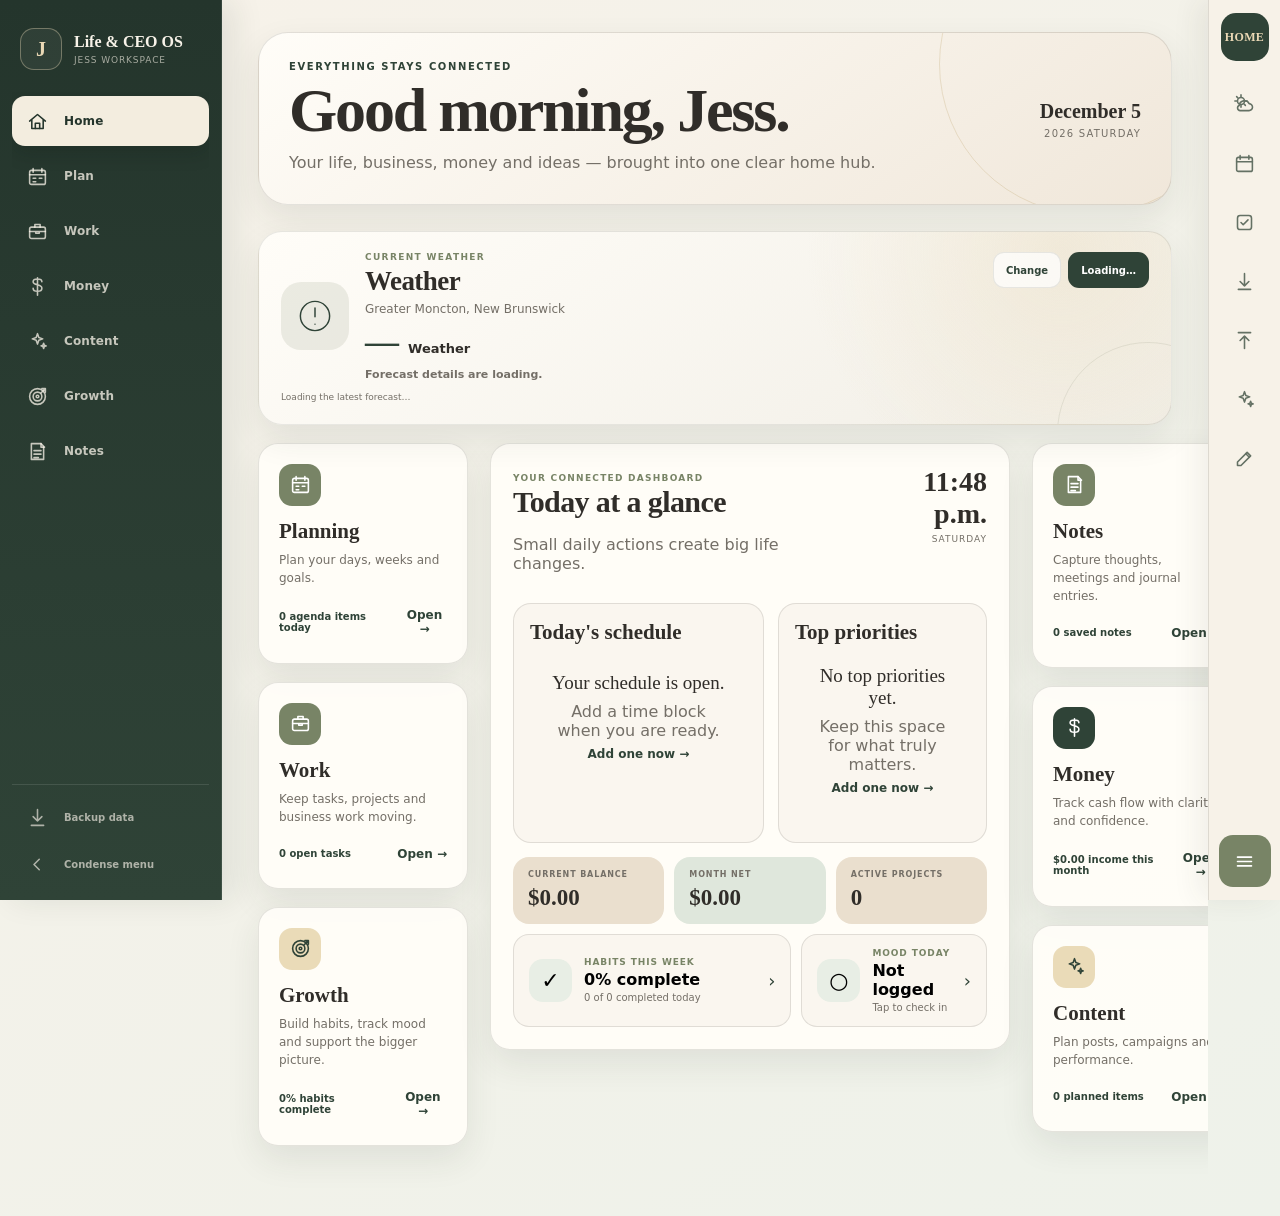
==== commit 03876431: "Add files via upload" ====
--- a/index.html
+++ b/index.html
@@ -6,7 +6,7 @@
 <meta name="theme-color" content="#2f4337">
 <meta name="apple-mobile-web-app-capable" content="yes">
 <meta name="apple-mobile-web-app-title" content="Life & CEO OS">
-<title>Life & CEO OS — Category Colour Studio</title>
+<title>Life & CEO OS — Project Database Workspace</title>
 <style>
 :root{
   --forest:#2f4337;--forest-2:#24352c;--olive:#788466;--sage:#dfe7dc;--cream:#f6f1e8;
@@ -493,6 +493,62 @@
   }
 }
 
+
+/* PROJECT DATABASE + CENTRED PROJECT WORKSPACE */
+.drawer-backdrop{z-index:230}.drawer{z-index:240}
+.project-db-summary{display:grid;grid-template-columns:repeat(4,minmax(0,1fr));gap:12px;margin-bottom:16px}
+.project-db-stat{padding:16px 17px;border:1px solid var(--line);border-radius:16px;background:rgba(255,253,248,.92);box-shadow:var(--shadow)}
+.project-db-stat small{display:block;color:var(--muted);font-size:8px;font-weight:850;letter-spacing:.12em;text-transform:uppercase}
+.project-db-stat strong{display:block;margin-top:7px;color:var(--forest);font:600 26px Georgia,serif}
+.project-db-shell{overflow:hidden;border:1px solid var(--line);border-radius:20px;background:rgba(255,253,248,.95);box-shadow:var(--shadow)}
+.project-db-tools{display:grid;grid-template-columns:minmax(220px,1fr) 190px auto;gap:10px;align-items:center;padding:14px 16px;border-bottom:1px solid var(--line);background:#faf7f0}
+.project-db-tools input,.project-db-tools select{min-height:42px;border:1px solid var(--line);border-radius:11px;padding:9px 11px;color:var(--ink);background:#fff}
+.project-db-table-wrap{overflow:auto}
+.project-db-table{width:100%;min-width:920px;border-collapse:collapse}
+.project-db-table th,.project-db-table td{padding:13px 12px;border-bottom:1px solid var(--line);text-align:left;font-size:10px;vertical-align:middle}
+.project-db-table th{color:var(--muted);background:#fffdf8;font-size:8px;font-weight:850;letter-spacing:.11em;text-transform:uppercase;position:sticky;top:0;z-index:1}
+.project-db-row{cursor:pointer;transition:.14s ease}
+.project-db-row:hover{background:#f1f4ed}
+.project-db-row:last-child td{border-bottom:0}
+.project-db-title{font-size:12px;font-weight:800;color:var(--ink)}
+.project-db-client{margin-top:3px;color:var(--muted);font-size:9px}
+.project-db-progress{display:grid;grid-template-columns:minmax(90px,1fr) 34px;gap:8px;align-items:center}
+.project-db-progress .progress{margin:0;height:6px}
+.project-db-progress span:last-child{font-size:9px;font-weight:800;color:var(--forest)}
+.project-db-open{border:0;border-radius:9px;padding:8px 10px;color:#fff;background:var(--forest);font-size:9px;font-weight:800}
+.project-status{display:inline-flex;align-items:center;min-height:24px;padding:4px 8px;border-radius:999px;font-size:8px;font-weight:850;text-transform:uppercase;letter-spacing:.04em}
+.project-status.to-do{color:#655d4d;background:#eee7d8}.project-status.in-progress{color:#fff;background:var(--forest)}.project-status.waiting{color:#6c5e50;background:#eadfd2}.project-status.complete{color:#fff;background:var(--success)}
+.project-modal-backdrop{position:fixed;inset:0;z-index:180;background:rgba(35,43,37,.48);backdrop-filter:blur(4px);opacity:0;pointer-events:none;transition:opacity .18s ease}
+.project-modal-backdrop.open{opacity:1;pointer-events:auto}
+.project-modal{position:fixed;z-index:190;left:50%;top:50%;width:min(1180px,calc(100vw - 130px));height:min(900px,calc(100vh - 70px));transform:translate(-50%,-47%) scale(.985);display:grid;grid-template-rows:auto minmax(0,1fr);overflow:hidden;border:1px solid rgba(63,69,61,.18);border-radius:24px;background:#fffdf8;box-shadow:0 32px 90px rgba(24,35,29,.26);opacity:0;pointer-events:none;transition:.19s ease}
+.project-modal.open{transform:translate(-50%,-50%) scale(1);opacity:1;pointer-events:auto}
+.project-modal-head{display:flex;align-items:center;justify-content:space-between;gap:18px;padding:15px 18px;border-bottom:1px solid var(--line);background:#f6f1e8}
+.project-modal-head-copy{min-width:0}.project-modal-head-copy small{display:block;color:var(--olive);font-size:8px;font-weight:850;letter-spacing:.14em;text-transform:uppercase}.project-modal-head-copy strong{display:block;margin-top:4px;overflow:hidden;text-overflow:ellipsis;white-space:nowrap;font:600 20px Georgia,serif;color:var(--ink)}
+.project-modal-actions{display:flex;align-items:center;gap:8px;flex-wrap:wrap;justify-content:flex-end}
+.project-modal-close{width:39px;height:39px;border:0;border-radius:12px;color:var(--forest);background:#e7e3d9;font-size:22px}
+.project-modal-body{overflow:auto;padding:26px;background:#fff}
+.project-sheet{max-width:1040px;margin:0 auto;color:var(--ink)}
+.project-sheet-top{display:flex;align-items:flex-start;justify-content:space-between;gap:22px;padding-bottom:18px;border-bottom:1px solid var(--line)}
+.project-sheet-title h2{font-size:34px}.project-sheet-title p{margin:7px 0 0;color:var(--muted);font-size:11px}
+.project-sheet-progress{min-width:190px;text-align:right}.project-sheet-progress strong{display:block;font:600 28px Georgia,serif;color:var(--forest)}.project-sheet-progress span{display:block;margin-top:4px;color:var(--muted);font-size:9px}
+.project-details-grid{display:grid;grid-template-columns:1.35fr repeat(4,minmax(100px,.65fr));gap:0;margin-top:18px;border-top:1px solid var(--line);border-bottom:1px solid var(--line)}
+.project-detail-cell{min-height:69px;padding:12px 13px;border-right:1px solid var(--line)}.project-detail-cell:last-child{border-right:0}.project-detail-cell small{display:block;color:var(--muted);font-size:7px;font-weight:850;letter-spacing:.11em;text-transform:uppercase}.project-detail-cell strong{display:block;margin-top:7px;font-size:11px;line-height:1.35}
+.project-sheet-upper{display:grid;grid-template-columns:.92fr 1.08fr;gap:24px;margin-top:24px}
+.project-sheet-stack{display:grid;gap:18px}
+.project-sheet-section{border-top:1px solid var(--ink);padding-top:9px}.project-sheet-section h3{font-family:inherit;font-size:9px;font-weight:850;letter-spacing:.13em;text-transform:uppercase}.project-sheet-section p{margin:10px 0 0;color:#55514b;font-size:11px;line-height:1.65;white-space:pre-wrap}
+.project-objective{min-height:155px;padding:14px;background:#f6f6f4;border:1px solid #efefeb}
+.project-constraint-row{display:grid;grid-template-columns:70px minmax(0,1fr);gap:10px;padding:9px 5px;border-bottom:1px solid var(--line);font-size:10px}.project-constraint-row strong{font-size:8px;text-transform:uppercase;letter-spacing:.08em}.project-constraint-row span{color:var(--muted)}
+.project-priority-list{margin:6px 0 0;padding:0;list-style:none;counter-reset:projectpriority}.project-priority-list li{counter-increment:projectpriority;display:grid;grid-template-columns:24px minmax(0,1fr);gap:8px;padding:9px 4px;border-bottom:1px solid var(--line);font-size:10px}.project-priority-list li::before{content:counter(projectpriority) '.';color:var(--muted)}
+.project-resources{display:grid;grid-template-columns:repeat(2,minmax(0,1fr));gap:0 18px;margin-top:8px}.project-resource{display:grid;grid-template-columns:22px minmax(0,1fr);gap:7px;padding:8px 2px;border-bottom:1px solid var(--line);font-size:10px}.project-resource span:first-child{color:var(--muted)}
+.project-task-section{margin-top:26px}.project-task-head{display:flex;align-items:flex-end;justify-content:space-between;gap:14px;margin-bottom:9px}.project-task-head h3{font-family:inherit;font-size:9px;font-weight:850;letter-spacing:.13em;text-transform:uppercase}.project-task-head p{margin:4px 0 0;color:var(--muted);font-size:9px}
+.project-task-table-wrap{overflow:auto;border-top:1px solid var(--ink)}
+.project-task-table{width:100%;min-width:830px;border-collapse:collapse}.project-task-table th,.project-task-table td{padding:10px 9px;border-right:1px solid var(--line);border-bottom:1px solid var(--line);text-align:left;font-size:9px;vertical-align:middle}.project-task-table th:last-child,.project-task-table td:last-child{border-right:0}.project-task-table th{color:var(--muted);font-size:7px;letter-spacing:.1em;text-transform:uppercase}.project-task-table tr.completed td{text-decoration:line-through;color:#8d8880;background:#faf9f6}.project-task-name{font-size:10px;font-weight:750}.project-check{width:20px;height:20px;border:1px solid var(--line);border-radius:5px;color:#fff;background:#fff}.project-check.done{background:var(--forest)}
+.project-files{margin-top:22px}.project-files .attachments{margin-top:8px}
+.project-empty{padding:34px;text-align:center;color:var(--muted)}
+.project-empty strong{display:block;margin-bottom:7px;font:500 20px Georgia,serif;color:var(--ink)}
+@media(max-width:950px){.project-db-summary{grid-template-columns:repeat(2,1fr)}.project-db-tools{grid-template-columns:1fr 160px}.project-db-tools .primary-btn{grid-column:1/-1}.project-modal{width:calc(100vw - 95px);height:calc(100vh - 35px)}.project-sheet-upper{grid-template-columns:1fr}.project-details-grid{grid-template-columns:repeat(2,1fr)}.project-detail-cell{border-bottom:1px solid var(--line)}}
+@media(max-width:700px){.project-db-summary{grid-template-columns:1fr 1fr}.project-db-tools{grid-template-columns:1fr}.project-modal{left:var(--left-compact);right:var(--rail);top:10px;width:auto;height:calc(100vh - 20px);transform:translateY(10px);border-radius:18px}.project-modal.open{transform:none}.project-modal-head{align-items:flex-start;flex-direction:column}.project-modal-actions{width:100%;justify-content:flex-start}.project-modal-body{padding:16px}.project-sheet-top{flex-direction:column}.project-sheet-progress{text-align:left}.project-details-grid{grid-template-columns:1fr}.project-detail-cell{border-right:0}.project-resources{grid-template-columns:1fr}}
+
 </style>
 </head>
 <body>
@@ -514,6 +570,14 @@
 </div>
 <div class="drawer-backdrop" id="drawerBackdrop"></div>
 <aside class="drawer" id="drawer" aria-hidden="true"><header class="drawer-head"><div class="drawer-head-top"><div><span class="kicker" id="drawerKicker">Action Menu</span><h2 id="drawerTitle">Actions</h2><p id="drawerSubtitle">Work with this page without losing your place.</p></div><button class="close-btn" id="drawerClose" aria-label="Close">×</button></div></header><div class="drawer-body" id="drawerBody"></div></aside>
+<div class="project-modal-backdrop" id="projectModalBackdrop"></div>
+<section class="project-modal" id="projectModal" aria-hidden="true" role="dialog" aria-modal="true" aria-labelledby="projectModalTitle">
+ <header class="project-modal-head">
+  <div class="project-modal-head-copy"><small>Project database</small><strong id="projectModalTitle">Project workspace</strong></div>
+  <div class="project-modal-actions" id="projectModalActions"></div>
+ </header>
+ <div class="project-modal-body" id="projectModalBody"></div>
+</section>
 <div class="toast" id="toast"></div>
 <script>
 (()=>{
@@ -966,7 +1030,7 @@
  })
 }
 
-let state=loadState();let route={area:'home',tab:'overview'};let toastTimer;
+let state=loadState();let route={area:'home',tab:'overview'};let toastTimer;let activeProjectId='';
 const WEATHER_CACHE_KEY='life-ceo-weather-cache-v1';
 const WEATHER_CACHE_MINUTES=30;
 let weatherRuntime={cache:null,loading:false,error:''};
@@ -1041,9 +1105,9 @@
 const recordLabels={event:'event',task:'task',project:'project',client:'client',quote:'quote',transaction:'transaction',recurring:'recurring item',content:'content item',goal:'goal',habit:'habit',mood:'mood entry',reset:'monthly reset',note:'note or follow-up',routine:'routine'};
 function recordName(type,item={}){return String(item.title||item.name||item.description||item.company||recordLabels[type]||'record').trim()}
 function deleteIconButton(type,id,label='Delete'){return `<button type="button" class="record-delete" data-delete-type="${safe(type)}" data-delete-id="${safe(id)}" aria-label="${safe(label)}" title="${safe(label)}">${svg('trash')}</button>`}
-function deleteRecord(type,id){const key=recordCollections[type];if(!key)return;const item=state[key]?.find(x=>String(x.id)===String(id));if(!item)return;let extra='';if(type==='note'&&item.linkedTaskId)extra=' The linked follow-up task will also be deleted.';if(!window.confirm(`Delete “${recordName(type,item)}”? This cannot be undone.${extra}`))return;if(type==='note'&&item.linkedTaskId)state.tasks=state.tasks.filter(t=>String(t.id)!==String(item.linkedTaskId));if(type==='task'&&item.linkedNoteId){const note=state.notes.find(n=>String(n.id)===String(item.linkedNoteId));if(note)note.linkedTaskId=''}if(type==='habit'){for(const k of Object.keys(state.habitChecks||{}))if(k.startsWith(String(id)+'|'))delete state.habitChecks[k]}state[key]=state[key].filter(x=>String(x.id)!==String(id));localStorage.setItem(STORE,JSON.stringify(state));closeDrawer();render();showToast(`${recordLabels[type]||'Record'} deleted.`)}
-function removeAttachment(type,id,attachmentId){const key=recordCollections[type],item=state[key]?.find(x=>String(x.id)===String(id));if(!item||!Array.isArray(item.attachments))return;const attachment=item.attachments.find(a=>String(a.id)===String(attachmentId));if(!attachment)return;if(!window.confirm(`Remove “${attachment.name||'this attachment'}”?`))return;item.attachments=item.attachments.filter(a=>String(a.id)!==String(attachmentId));localStorage.setItem(STORE,JSON.stringify(state));if(type==='task')openTaskDetail(id);else if(type==='note')openNoteDetail(id);else{closeDrawer();render()}showToast('Attachment removed.')}
-function setRoute(area,tab){route.area=area;route.tab=tab||defaultTab(area);location.hash=area+(route.tab&&route.tab!==defaultTab(area)?'/'+route.tab:'');render()}
+function deleteRecord(type,id){const key=recordCollections[type];if(!key)return;const item=state[key]?.find(x=>String(x.id)===String(id));if(!item)return;let extra='';if(type==='note'&&item.linkedTaskId)extra=' The linked follow-up task will also be deleted.';if(!window.confirm(`Delete “${recordName(type,item)}”? This cannot be undone.${extra}`))return;if(type==='note'&&item.linkedTaskId)state.tasks=state.tasks.filter(t=>String(t.id)!==String(item.linkedTaskId));if(type==='task'&&item.linkedNoteId){const note=state.notes.find(n=>String(n.id)===String(item.linkedNoteId));if(note)note.linkedTaskId=''}if(type==='habit'){for(const k of Object.keys(state.habitChecks||{}))if(k.startsWith(String(id)+'|'))delete state.habitChecks[k]}state[key]=state[key].filter(x=>String(x.id)!==String(id));localStorage.setItem(STORE,JSON.stringify(state));if(type==='project'&&String(activeProjectId)===String(id))closeProjectWorkspace();closeDrawer();render();if(activeProjectId)renderProjectWorkspace(activeProjectId);showToast(`${recordLabels[type]||'Record'} deleted.`)}
+function removeAttachment(type,id,attachmentId){const key=recordCollections[type],item=state[key]?.find(x=>String(x.id)===String(id));if(!item||!Array.isArray(item.attachments))return;const attachment=item.attachments.find(a=>String(a.id)===String(attachmentId));if(!attachment)return;if(!window.confirm(`Remove “${attachment.name||'this attachment'}”?`))return;item.attachments=item.attachments.filter(a=>String(a.id)!==String(attachmentId));localStorage.setItem(STORE,JSON.stringify(state));if(type==='task')openTaskDetail(id);else if(type==='note')openNoteDetail(id);else if(type==='project'){closeDrawer();render();if(activeProjectId)renderProjectWorkspace(activeProjectId)}else{closeDrawer();render()}showToast('Attachment removed.')}
+function setRoute(area,tab){const nextTab=tab||defaultTab(area);if(area!=='work'||nextTab!=='projects')closeProjectWorkspace();route.area=area;route.tab=nextTab;location.hash=area+(route.tab&&route.tab!==defaultTab(area)?'/'+route.tab:'');render()}
 function defaultTab(a){return({home:'overview',plan:'day',work:'tasks',money:'overview',content:'calendar',growth:'goals',notes:'brain'})[a]||'overview'}
 function parseHash(){const [a,t]=(location.hash.replace(/^#/,'')||'home').split('/');route.area=areas[a]?a:'home';route.tab=t||defaultTab(route.area)}
 const areas={
@@ -1055,11 +1119,11 @@
  growth:{label:'Growth',icon:'growth',tabs:[['goals','Goals'],['habits','Habits & Mood'],['reset','Monthly Reset']],actions:[['view-goals','Goals','growth','Open goals.'],['view-habits','Habits & mood','habit','Track habits, completion and mood.'],['add-mood','Log mood','note','Record mood, energy, stress and a note.'],['view-reset','Monthly reset','reset','Review the month.'],['manage-categories','Category library','tag','Organize habit and planning categories.'],['add-goal','Add goal','growth','Create a goal.'],['add-habit','Add habit','habit','Create a detailed habit.'],['add-reset','New reset','reset','Record a monthly review.']]},
  notes:{label:'Notes',icon:'notes',tabs:[['brain','Brain Dump'],['quick','Quick Notes'],['followups','Follow-ups'],['journal','Journal'],['meetings','Meetings']],actions:[['view-brain','Brain dump','note','Open loose thoughts.'],['view-quick','Quick notes','notes','Open short notes.'],['view-followups','Follow-ups','task','Review dated follow-ups.'],['view-journal','Journal','note','Open dated entries.'],['view-meetings','Meetings','client','Open meeting notes.'],['manage-categories','Category library','tag','Organize note and follow-up categories.'],['add-note','New entry','note','Create a detailed note or follow-up.'],['add-meeting','Meeting note','client','Create meeting minutes.']]}
 };
-function init(){parseHash();buildNav();document.querySelectorAll('[data-icon]').forEach(el=>el.innerHTML=svg(el.dataset.icon));document.getElementById('actionMenuButton').innerHTML=svg('menu');document.getElementById('modeButton').onclick=toggleNav;document.getElementById('backupButton').onclick=openBackup;document.getElementById('drawerClose').onclick=closeDrawer;document.getElementById('drawerBackdrop').onclick=closeDrawer;window.addEventListener('hashchange',()=>{parseHash();render()});document.addEventListener('keydown',e=>{if(e.key==='Escape')closeDrawer()});applyNav();render();setInterval(updateClock,30000)}
+function init(){parseHash();buildNav();document.querySelectorAll('[data-icon]').forEach(el=>el.innerHTML=svg(el.dataset.icon));document.getElementById('actionMenuButton').innerHTML=svg('menu');document.getElementById('modeButton').onclick=toggleNav;document.getElementById('backupButton').onclick=openBackup;document.getElementById('drawerClose').onclick=closeDrawer;document.getElementById('drawerBackdrop').onclick=closeDrawer;document.getElementById('projectModalBackdrop').onclick=closeProjectWorkspace;window.addEventListener('hashchange',()=>{parseHash();if(route.area!=='work'||route.tab!=='projects')closeProjectWorkspace();render()});document.addEventListener('keydown',e=>{if(e.key==='Escape'){if(document.getElementById('drawer').classList.contains('open'))closeDrawer();else closeProjectWorkspace()}});applyNav();render();setInterval(updateClock,30000)}
 function buildNav(){document.getElementById('mainNav').innerHTML=Object.entries(areas).map(([k,a])=>`<button class="nav-btn" data-area="${k}"><span class="icon">${svg(a.icon)}</span><span class="nav-label">${a.label}</span></button>`).join('');document.querySelectorAll('.nav-btn').forEach(b=>b.onclick=()=>setRoute(b.dataset.area))}
 function applyNav(){const c=state.settings.nav==='compact';document.getElementById('app').classList.toggle('compact',c);document.querySelector('#modeButton .icon').innerHTML=svg(c?'expand':'collapse');document.getElementById('modeCopy').textContent=c?'Expand menu':'Condense menu'}
 function toggleNav(){state.settings.nav=state.settings.nav==='compact'?'full':'compact';localStorage.setItem(STORE,JSON.stringify(state));applyNav()}
-function render(){document.querySelectorAll('.nav-btn').forEach(b=>b.classList.toggle('active',b.dataset.area===route.area));renderActions();const fn={home:renderHome,plan:renderPlan,work:renderWork,money:renderMoney,content:renderContent,growth:renderGrowth,notes:renderNotes}[route.area];fn();bindPage();updateClock();ensureWeather()}
+function render(){document.querySelectorAll('.nav-btn').forEach(b=>b.classList.toggle('active',b.dataset.area===route.area));renderActions();const fn={home:renderHome,plan:renderPlan,work:renderWork,money:renderMoney,content:renderContent,growth:renderGrowth,notes:renderNotes}[route.area];fn();bindPage();if(activeProjectId&&route.area==='work'&&route.tab==='projects')renderProjectWorkspace(activeProjectId);updateClock();ensureWeather()}
 function renderActions(){const a=areas[route.area];document.getElementById('actionBrand').textContent=a.label.slice(0,4).toUpperCase();document.getElementById('actionList').innerHTML=a.actions.slice(0,7).map(x=>`<button class="action-btn" data-action="${x[0]}" data-tip="${safe(x[1])}" aria-label="${safe(x[1])}">${svg(x[2])}</button>`).join('');document.querySelectorAll('.action-btn').forEach(b=>b.onclick=()=>openAction(b.dataset.action));document.getElementById('actionMenuButton').onclick=openActionMenu}
 function hero(title,subtitle,kicker='Your connected workspace'){return `<section class="hero"><span class="kicker">${safe(kicker)}</span><h1>${title}</h1><p>${safe(subtitle)}</p><div class="hero-date"><strong>${dateLabel(todayISO(),{month:'long',day:'numeric'})}</strong><small>${new Date().getFullYear()} ${dateLabel(todayISO(),{weekday:'long'})}</small></div></section>`}
 function tabs(){const a=areas[route.area];if(!a.tabs)return'';return `<div class="tabs">${a.tabs.map(([k,l])=>`<button class="tab ${route.tab===k?'active':''}" data-tab="${k}">${l}</button>`).join('')}</div>`}
@@ -1172,7 +1236,7 @@
   }
  })
 }
-function bindPage(){document.querySelectorAll('[data-tab]').forEach(b=>b.onclick=()=>setRoute(route.area,b.dataset.tab));document.querySelectorAll('[data-area-link]').forEach(b=>b.onclick=()=>setRoute(b.dataset.areaLink,b.dataset.tabLink||undefined));document.querySelectorAll('[data-open-action]').forEach(b=>b.onclick=()=>openAction(b.dataset.openAction));document.querySelectorAll('[data-toggle-task]').forEach(b=>b.onclick=()=>toggleTask(b.dataset.toggleTask));document.querySelectorAll('[data-open-task]').forEach(b=>b.onclick=()=>openTaskDetail(b.dataset.openTask));document.querySelectorAll('[data-open-note]').forEach(b=>b.onclick=()=>openNoteDetail(b.dataset.openNote));document.querySelectorAll('[data-delete-type]').forEach(b=>b.onclick=e=>{e.preventDefault();e.stopPropagation();deleteRecord(b.dataset.deleteType,b.dataset.deleteId)});document.querySelectorAll('[data-remove-attachment]').forEach(b=>b.onclick=e=>{e.preventDefault();e.stopPropagation();removeAttachment(b.dataset.ownerType,b.dataset.ownerId,b.dataset.removeAttachment)});document.querySelectorAll('[data-habit]').forEach(b=>b.onclick=()=>{const key=b.dataset.habit+'|'+b.dataset.date;state.habitChecks[key]=!state.habitChecks[key];save()});document.querySelectorAll('[data-open-habit]').forEach(b=>b.onclick=()=>openHabitEditor(b.dataset.openHabit));document.querySelectorAll('[data-mood-value]').forEach(b=>b.onclick=()=>setMoodValue(b.dataset.moodDate,Number(b.dataset.moodValue)));document.querySelectorAll('[data-open-mood-date]').forEach(b=>b.onclick=e=>{if(e.target.closest('[data-delete-type]'))return;openMoodEditor(b.dataset.openMoodDate)});document.querySelectorAll('[data-weather-refresh]').forEach(b=>b.onclick=()=>fetchWeather(true));document.querySelectorAll('[data-weather-settings]').forEach(b=>b.onclick=openWeatherSettings);bindAgendaInteractions();const date=document.getElementById('planDate');if(date)date.onchange=()=>{sessionSet('plan-date',date.value);render()}}
+function bindPage(){document.querySelectorAll('[data-project-search]').forEach(input=>input.oninput=filterProjectDatabase);document.querySelectorAll('[data-project-status-filter]').forEach(select=>select.onchange=filterProjectDatabase);document.querySelectorAll('[data-open-project]').forEach(button=>button.onclick=e=>{if(e.target.closest('[data-delete-type]'))return;e.stopPropagation();openProjectWorkspace(button.dataset.openProject)});document.querySelectorAll('[data-tab]').forEach(b=>b.onclick=()=>setRoute(route.area,b.dataset.tab));document.querySelectorAll('[data-area-link]').forEach(b=>b.onclick=()=>setRoute(b.dataset.areaLink,b.dataset.tabLink||undefined));document.querySelectorAll('[data-open-action]').forEach(b=>b.onclick=()=>openAction(b.dataset.openAction));document.querySelectorAll('[data-toggle-task]').forEach(b=>b.onclick=()=>toggleTask(b.dataset.toggleTask));document.querySelectorAll('[data-open-task]').forEach(b=>b.onclick=()=>openTaskDetail(b.dataset.openTask));document.querySelectorAll('[data-open-note]').forEach(b=>b.onclick=()=>openNoteDetail(b.dataset.openNote));document.querySelectorAll('[data-delete-type]').forEach(b=>b.onclick=e=>{e.preventDefault();e.stopPropagation();deleteRecord(b.dataset.deleteType,b.dataset.deleteId)});document.querySelectorAll('[data-remove-attachment]').forEach(b=>b.onclick=e=>{e.preventDefault();e.stopPropagation();removeAttachment(b.dataset.ownerType,b.dataset.ownerId,b.dataset.removeAttachment)});document.querySelectorAll('[data-habit]').forEach(b=>b.onclick=()=>{const key=b.dataset.habit+'|'+b.dataset.date;state.habitChecks[key]=!state.habitChecks[key];save()});document.querySelectorAll('[data-open-habit]').forEach(b=>b.onclick=()=>openHabitEditor(b.dataset.openHabit));document.querySelectorAll('[data-mood-value]').forEach(b=>b.onclick=()=>setMoodValue(b.dataset.moodDate,Number(b.dataset.moodValue)));document.querySelectorAll('[data-open-mood-date]').forEach(b=>b.onclick=e=>{if(e.target.closest('[data-delete-type]'))return;openMoodEditor(b.dataset.openMoodDate)});document.querySelectorAll('[data-weather-refresh]').forEach(b=>b.onclick=()=>fetchWeather(true));document.querySelectorAll('[data-weather-settings]').forEach(b=>b.onclick=openWeatherSettings);bindAgendaInteractions();const date=document.getElementById('planDate');if(date)date.onchange=()=>{sessionSet('plan-date',date.value);render()}}
 function updateClock(){const el=document.querySelector('[data-clock]');if(el)el.textContent=new Intl.DateTimeFormat('en-CA',{hour:'numeric',minute:'2-digit'}).format(new Date())}
 function currentPlanDate(){return sessionGet('plan-date')||todayISO()}
 function byDate(arr,d){return arr.filter(x=>(x.date||x.dueDate||x.scheduledDate||'')===d)}
@@ -1316,14 +1380,22 @@
 function empty(title,subtitle,action){return `<div class="empty"><div><strong>${title}</strong><span>${subtitle}</span><br><button class="text-btn" data-open-action="${action}">Add one now →</button></div></div>`}
 function renderPlan(){document.getElementById('page').innerHTML=`${pageHead('Plan','Plan with clarity.','Daily, weekly and monthly planning that stays connected to tasks, money and content.',{id:'add-event',label:'+ Add event'})}${weatherPanel(currentPlanDate(),'plan')}${tabs()}${route.tab==='day'?renderDay():route.tab==='week'?renderWeek():route.tab==='month'?renderMonth():renderRoutines()}`}
 function renderDay(){const d=currentPlanDate(),events=byDate(state.events,d).sort((a,b)=>(eventStartValue(a)||'').localeCompare(eventStartValue(b)||'')),allTasks=tasksForDateAll(d),openTasks=allTasks.filter(t=>!taskIsComplete(t)),completedTasks=allTasks.filter(taskIsComplete),openPriorities=openTasks.filter(taskIsTop).slice(0,4),completedPriorities=completedTasks.filter(taskIsTop).slice(0,4),flexibleOpen=openTasks.filter(t=>!taskIsTop(t)).slice(0,8),flexibleCompleted=completedTasks.filter(t=>!taskIsTop(t)).slice(0,6),notes=state.notes.filter(n=>n.date===d||n.followUpDate===d).sort((a,b)=>(a.followUpTime||'00:00').localeCompare(b.followUpTime||'00:00')).slice(0,5);return `<section class="agenda-layout"><article class="card agenda-card"><div class="agenda-toolbar"><div><span class="eyebrow">${dateLabel(d,{weekday:'long',month:'long',day:'numeric'})}</span><h3>Schedule</h3><p class="muted" style="margin-top:4px">Events flow through the agenda with connected start points and true time duration.</p><div class="agenda-instructions"><span>↕ Drag to move</span><span>↕ Pull the bottom edge to resize</span><span>Click to edit</span></div></div><div class="agenda-toolbar-actions"><button class="agenda-add-btn" type="button" data-open-action="add-event">+ Add event</button><input class="date-input" id="planDate" type="date" value="${d}"></div></div><div class="agenda">${agendaTimeline(events)}</div></article><aside class="side-stack"><article class="card card-pad"><div class="card-head"><div><span class="eyebrow">Most important</span><h3>Top priorities</h3></div><button class="text-btn" data-open-action="add-priority">Add</button></div>${(openPriorities.length||completedPriorities.length)?splitTaskPanel('Current priorities',openPriorities,completedPriorities,'No current priorities yet.','No completed priorities yet.'):empty('No priorities yet.','Create a dated priority with urgency and status.','add-priority')}</article><article class="card card-pad"><div class="card-head"><div><span class="eyebrow">Flexible</span><h3>Tasks</h3></div><button class="text-btn" data-open-action="add-task">Add</button></div>${(flexibleOpen.length||flexibleCompleted.length)?splitTaskPanel('Current tasks',flexibleOpen,flexibleCompleted,'No current tasks for this day.','No completed tasks for this day.'):empty('No tasks for this day.','Add a detailed task; no time means start of day.','add-task')}</article><article class="card card-pad"><div class="card-head"><div><span class="eyebrow">Capture</span><h3>Notes & follow-ups</h3></div><button class="text-btn" data-open-action="add-note">Add</button></div>${notes.map(noteRow).join('')||empty('No notes or follow-ups.','Record the full note, related person or project, next action and attachments.','add-note')}</article></aside></section>`}
+function startOfWeek(d=new Date()){const x=new Date(d);const day=(x.getDay()+6)%7;x.setDate(x.getDate()-day);x.setHours(12,0,0,0);return x}
 function renderWeek(){const start=startOfWeek(new Date(currentPlanDate()+'T12:00:00'));const days=Array.from({length:7},(_,i)=>{const x=new Date(start);x.setDate(start.getDate()+i);return x.toISOString().slice(0,10)});return `<div class="grid grid-2" style="margin-bottom:18px"><article class="card card-pad"><span class="eyebrow">This week</span><h3>Weekly focus</h3><p class="muted">Choose one outcome that keeps the week centred.</p></article><article class="card card-pad"><span class="eyebrow">Top priorities</span><h3>What must move forward</h3>${topTasks().slice(0,3).map(taskRow).join('')||'<p class="muted">Add your top priorities from the Action Menu.</p>'}</article></div><div class="week-grid">${days.map(d=>{const es=byDate(state.events,d),ts=state.tasks.filter(t=>!taskIsComplete(t)&&(t.date===d||t.dueDate===d)),cs=state.content.filter(c=>c.date===d||c.scheduledDate===d);return `<article class="day-card ${d===todayISO()?'today':''}"><div class="day-title"><strong>${dateLabel(d,{weekday:'short'})}</strong><span>${dateLabel(d,{month:'short',day:'numeric'})}</span></div>${es.map(e=>`<div class="mini-entry">${safe(formatTime12(eventStartValue(e),'Anytime'))} ${safe(e.title||'Event')}${deleteIconButton('event',e.id,'Delete event')}</div>`).join('')}${ts.map(t=>`<div class="mini-entry task">□ ${safe(t.title||'Task')}${deleteIconButton('task',t.id,'Delete task')}</div>`).join('')}${cs.map(c=>`<div class="mini-entry content">✦ ${safe(c.title||'Content')}${deleteIconButton('content',c.id,'Delete content item')}</div>`).join('')||(!es.length&&!ts.length&&!cs.length?'<p class="muted" style="font-size:10px">Open space</p>':'')}</article>`}).join('')}</div>`}
 function monthDays(value){const base=new Date((value||todayISO()).slice(0,7)+'-01T12:00:00'),first=startOfWeek(base),days=[];for(let i=0;i<42;i++){const x=new Date(first);x.setDate(first.getDate()+i);days.push(x.toISOString().slice(0,10))}return{base,days}}
 function renderMonth(){const{base,days}=monthDays(currentPlanDate()),month=base.toISOString().slice(0,7);return `<section class="month-shell"><article class="card calendar"><div class="agenda-toolbar"><div><span class="eyebrow">Monthly planner</span><h3>${new Intl.DateTimeFormat('en-CA',{month:'long',year:'numeric'}).format(base)}</h3></div><input class="date-input" id="planDate" type="month" value="${month}"></div><div class="calendar-head">${['Mon','Tue','Wed','Thu','Fri','Sat','Sun'].map(x=>`<div>${x}</div>`).join('')}</div><div class="calendar-grid">${days.map(d=>{const out=d.slice(0,7)!==month,es=byDate(state.events,d).slice(0,2),ts=state.tasks.filter(t=>!taskIsComplete(t)&&(t.date===d||t.dueDate===d)).slice(0,2),cs=state.content.filter(c=>c.date===d||c.scheduledDate===d).slice(0,1);return `<div class="calendar-day ${out?'out':''} ${d===todayISO()?'today':''}"><span class="date-num">${Number(d.slice(-2))}</span>${es.map(x=>`<span class="cal-chip">${safe(formatTime12(eventStartValue(x),'Anytime'))} ${safe(x.title||'Event')}${deleteIconButton('event',x.id,'Delete event')}</span>`).join('')}${ts.map(x=>`<span class="cal-chip task">□ ${safe(x.title||'Task')}${deleteIconButton('task',x.id,'Delete task')}</span>`).join('')}${cs.map(x=>`<span class="cal-chip content">✦ ${safe(x.title||'Post')}${deleteIconButton('content',x.id,'Delete content item')}</span>`).join('')}</div>`}).join('')}</div></article><aside class="side-stack"><article class="card card-pad"><span class="eyebrow">Monthly focus</span><h3>What matters most</h3><p class="muted">Keep one central theme visible all month.</p></article><article class="card card-pad"><span class="eyebrow">Goals</span><h3>Monthly goals</h3>${state.goals.filter(g=>g.dueDate?.slice(0,7)===month).map(g=>`<div class="list-row"><span class="dot"></span><div class="row-title">${safe(g.title)}</div>${deleteIconButton('goal',g.id,'Delete goal')}</div>`).join('')||'<p class="muted">No goals due this month.</p>'}</article><article class="card card-pad"><span class="eyebrow">Important dates</span><h3>Coming up</h3>${state.events.filter(e=>e.date?.slice(0,7)===month).slice(0,6).map(eventRow).join('')||'<p class="muted">No important dates yet.</p>'}</article></aside></section>`}
 function renderRoutines(){return `<div class="grid grid-3">${state.routines.map(r=>`<article class="card card-pad card-with-delete">${deleteIconButton('routine',r.id,'Delete routine')}<span class="eyebrow">${safe(r.frequency||'Routine')}</span><h3>${safe(r.title||'Routine')}</h3><p class="muted">${safe(r.details||'')}</p></article>`).join('')||emptyCard('No routines yet.','Build morning, admin, money or content anchors.','add-routine')}</div>`}
 function emptyCard(title,desc,action){return `<article class="card card-pad"><h3>${title}</h3><p class="muted">${desc}</p><button class="text-btn" data-open-action="${action}">Create one →</button></article>`}
-function renderWork(){document.getElementById('page').innerHTML=`${pageHead('Work','Run the work.','Tasks, projects, clients and quotes in one clear operating area.',{id:'add-task',label:'+ Add work item'})}${tabs()}${route.tab==='tasks'?workTasks():route.tab==='projects'?workProjects():route.tab==='clients'?workClients():workQuotes()}`}
+function renderWork(){const action=route.tab==='projects'?{id:'add-project',label:'+ New project'}:{id:'add-task',label:'+ Add work item'};document.getElementById('page').innerHTML=`${pageHead('Work','Run the work.','Tasks, projects, clients and quotes in one clear operating area.',action)}${tabs()}${route.tab==='tasks'?workTasks():route.tab==='projects'?workProjects():route.tab==='clients'?workClients():workQuotes()}`}
 function workTasks(){const today=todayISO(),groups=[['Inbox',t=>!taskIsComplete(t)&&taskStatus(t)!=='paused'&&!t.date&&!t.dueDate],['Today',t=>!taskIsComplete(t)&&taskStatus(t)!=='paused'&&(t.date===today||t.dueDate===today)],['Upcoming',t=>!taskIsComplete(t)&&taskStatus(t)!=='paused'&&String(t.date||t.dueDate||'')>today],['Paused',t=>!taskIsComplete(t)&&taskStatus(t)==='paused'],['Completed',t=>taskIsComplete(t)]];return `<div class="grid grid-2">${groups.map(([label,test])=>{const items=state.tasks.filter(test).sort(taskSort);return `<article class="card card-pad"><div class="card-head"><h3>${label}</h3><span class="status">${items.length}</span></div>${items.slice(0,20).map(taskRow).join('')||'<p class="muted">Nothing here.</p>'}</article>`}).join('')}</div>`}
-function workProjects(){const stages=['to-do','in-progress','waiting','complete'];return `<div class="board">${stages.map(s=>`<section class="board-col"><div class="card-head"><h3>${s.replace('-',' ')}</h3><span class="status">${state.projects.filter(p=>(p.status||'to-do')===s).length}</span></div>${state.projects.filter(p=>(p.status||'to-do')===s).map(p=>`<article class="board-card card-with-delete">${deleteIconButton('project',p.id,'Delete project')}<strong class="row-title">${safe(p.title||p.name||'Project')}</strong><div class="row-meta">${safe(p.nextAction||p.client||'')}</div><div class="progress"><span style="width:${Math.max(0,Math.min(100,Number(p.progress||0)))}%"></span></div></article>`).join('')}</section>`).join('')}</div>`}
+function projectStatusLabel(value='to-do'){return({'to-do':'To do','in-progress':'In progress','waiting':'Waiting','complete':'Complete'})[value]||String(value||'To do')}
+function projectTasks(project){const title=String(project?.title||project?.name||'').trim().toLowerCase();return state.tasks.filter(task=>String(task.projectId||'')===String(project?.id)||(!task.projectId&&title&&[task.relatedTo,task.project].some(value=>String(value||'').trim().toLowerCase()===title))).sort(taskSort)}
+function projectProgress(project,tasks=projectTasks(project)){if(tasks.length)return Math.round(tasks.filter(taskIsComplete).length/tasks.length*100);return Math.max(0,Math.min(100,Number(project?.progress||0)))}
+function projectDueSoon(project){if(!project?.dueDate||project.status==='complete')return false;const today=new Date(todayISO()+'T12:00:00'),due=new Date(project.dueDate+'T12:00:00'),days=(due-today)/86400000;return days>=0&&days<=14}
+function projectLines(value=''){return String(value||'').split(/\n|\r|;/).map(item=>item.trim()).filter(Boolean)}
+function projectDatabaseRow(project){const tasks=projectTasks(project),progress=projectProgress(project,tasks),open=tasks.filter(t=>!taskIsComplete(t)).length;return `<tr class="project-db-row" data-project-row data-project-status="${safe(project.status||'to-do')}" data-project-text="${safe(`${project.title||project.name||''} ${project.client||''} ${project.owner||''} ${project.nextAction||''}`.toLowerCase())}" data-open-project="${safe(project.id)}"><td><div class="project-db-title">${safe(project.title||project.name||'Untitled project')}</div><div class="project-db-client">${safe(project.client||'No client')} ${project.owner?`· ${safe(project.owner)}`:''}</div></td><td><span class="project-status ${safe(project.status||'to-do')}">${safe(projectStatusLabel(project.status))}</span></td><td>${safe(project.startDate||'—')}</td><td>${safe(project.dueDate||'—')}</td><td><div class="project-db-progress"><div class="progress"><span style="width:${progress}%"></span></div><span>${progress}%</span></div></td><td>${open} open / ${tasks.length} total</td><td>${safe(project.nextAction||'—')}</td><td><button type="button" class="project-db-open" data-open-project="${safe(project.id)}">Open</button></td><td>${deleteIconButton('project',project.id,'Delete project')}</td></tr>`}
+function filterProjectDatabase(){const search=String(document.querySelector('[data-project-search]')?.value||'').trim().toLowerCase(),status=document.querySelector('[data-project-status-filter]')?.value||'all';document.querySelectorAll('[data-project-row]').forEach(row=>{const matchesText=!search||String(row.dataset.projectText||'').includes(search),matchesStatus=status==='all'||row.dataset.projectStatus===status;row.hidden=!(matchesText&&matchesStatus)})}
+function workProjects(){const projects=state.projects.slice().sort((a,b)=>(a.status==='complete')-(b.status==='complete')||String(a.dueDate||'9999').localeCompare(String(b.dueDate||'9999'))),active=projects.filter(project=>project.status!=='complete').length,waiting=projects.filter(project=>project.status==='waiting').length,dueSoon=projects.filter(projectDueSoon).length,complete=projects.filter(project=>project.status==='complete').length;return `<div class="project-db-summary"><article class="project-db-stat"><small>Active projects</small><strong>${active}</strong></article><article class="project-db-stat"><small>Waiting</small><strong>${waiting}</strong></article><article class="project-db-stat"><small>Due in 14 days</small><strong>${dueSoon}</strong></article><article class="project-db-stat"><small>Completed</small><strong>${complete}</strong></article></div><section class="project-db-shell"><div class="project-db-tools"><input type="search" placeholder="Search projects, clients, owners or next actions…" data-project-search><select data-project-status-filter><option value="all">All statuses</option><option value="to-do">To do</option><option value="in-progress">In progress</option><option value="waiting">Waiting</option><option value="complete">Complete</option></select><button class="primary-btn" type="button" data-open-action="add-project">+ New project</button></div>${projects.length?`<div class="project-db-table-wrap"><table class="project-db-table"><thead><tr><th>Project</th><th>Status</th><th>Start</th><th>Due</th><th>Progress</th><th>Tasks</th><th>Next action</th><th></th><th></th></tr></thead><tbody>${projects.map(projectDatabaseRow).join('')}</tbody></table></div>`:`<div class="project-empty"><strong>No projects yet.</strong><p>Create your first project to open a complete project workspace.</p><button class="primary-btn" data-open-action="add-project">+ New project</button></div>`}</section>`}
 function workClients(){return tableCard(['Client','Company','Email','Phone'],state.clients.map(c=>({cells:[safe(c.name),safe(c.company),safe(c.email),safe(c.phone)],deleteType:'client',id:c.id})),'No client records yet.','add-client')}
 function workQuotes(){return tableCard(['Quote','Client','Amount','Status'],state.quotes.map(q=>({cells:[safe(q.title||q.name),safe(q.client),money(q.amount),`<span class="status">${safe(q.status||'draft')}</span>`],deleteType:'quote',id:q.id})),'No quotes yet.','add-quote')}
 function tableCard(headers,rows,emptyText,action){const normalized=rows.map(r=>Array.isArray(r)?{cells:r}:r),hasDelete=normalized.some(r=>r?.deleteType&&r?.id);return `<article class="card card-pad"><div class="card-head"><h3>${route.tab[0].toUpperCase()+route.tab.slice(1)}</h3><button class="text-btn" data-open-action="${action}">Add</button></div>${normalized.length?`<div class="table-wrap"><table class="data-table"><thead><tr>${headers.map(h=>`<th>${h}</th>`).join('')}${hasDelete?'<th class="table-delete-cell">Delete</th>':''}</tr></thead><tbody>${normalized.map(r=>`<tr>${r.cells.map(c=>`<td>${c??''}</td>`).join('')}${hasDelete?`<td class="table-delete-cell">${r.deleteType&&r.id?deleteIconButton(r.deleteType,r.id,`Delete ${recordLabels[r.deleteType]||'record'}`):''}</td>`:''}</tr>`).join('')}</tbody></table></div>`:`<p class="muted">${emptyText}</p>`}</article>`}
@@ -1347,6 +1419,15 @@
 function growthReset(){return `<div class="grid grid-2">${state.resets.map(r=>`<article class="card card-pad card-with-delete">${deleteIconButton('reset',r.id,'Delete monthly reset')}<span class="eyebrow">${safe(r.month||'Monthly reset')}</span><h3>${safe(r.title||'Monthly reflection')}</h3><p class="muted"><strong>Wins:</strong> ${safe(r.wins||'')}</p><p class="muted"><strong>Lessons:</strong> ${safe(r.lessons||'')}</p><p class="muted"><strong>Next focus:</strong> ${safe(r.focus||'')}</p></article>`).join('')||emptyCard('Ready for a reset.','Review wins, lessons, unfinished work and the next focus.','add-reset')}</div>`}
 function renderNotes(){document.getElementById('page').innerHTML=`${pageHead('Notes','Make space to think.','Detailed notes, follow-ups, journal entries, people and project records.',{id:'add-note',label:'+ New entry'})}${tabs()}${notesView()}`}
 function notesView(){let items;if(route.tab==='followups')items=state.notes.filter(n=>n.type==='follow-up'||n.followUpDate);else if(route.tab==='quick')items=state.notes.filter(n=>['quick','note','client','project','reminder'].includes(n.type||'quick'));else{const typeMap={brain:'brain',journal:'journal',meetings:'meeting'},type=typeMap[route.tab];items=state.notes.filter(n=>(n.type||'quick')===type)}items=items.slice().sort((a,b)=>(b.followUpDate||b.date||'').localeCompare(a.followUpDate||a.date||''));return `<div class="note-grid">${items.map(n=>`<article class="card note-card card-with-delete" data-open-note="${n.id}" style="cursor:pointer">${deleteIconButton('note',n.id,'Delete note or follow-up')}<span class="eyebrow">${safe(n.type||'Note')}</span><h3>${safe(n.title||'Untitled')}</h3>${n.relatedTo?`<div class="row-meta">Related to ${safe(n.relatedTo)}</div>`:''}<p>${safe(n.body||n.text||'')}</p>${n.followUpDate?`<div class="note-followup">Follow up ${safe(n.followUpDate)}${n.followUpTime?' at '+safe(formatTime12(n.followUpTime)):' at start of day'} · ${safe(n.status||'pending')}</div>`:''}<footer><span>${safe(n.date||'')}</span><span>${safe(n.category||n.tags||'')}</span></footer></article>`).join('')||emptyCard('This space is clear.','Create a detailed entry from the Action Menu.',route.tab==='meetings'?'add-meeting':'add-note')}</div>`}
+function projectForm(title='New project',values={}){const hidden={};if(values.id)hidden.__editId=values.id;return form('project',title,[['title','Project title','text',true,values.title||values.name||''],['client','Client / company','text',false,values.client||''],['owner','Project owner','text',false,values.owner||''],['status','Status','select',true,values.status||'to-do',[['to-do','To do'],['in-progress','In progress'],['waiting','Waiting'],['complete','Complete']]],['startDate','Start date','date',false,values.startDate||''],['dueDate','Due date','date',false,values.dueDate||''],['completedDate','Completed on','date',false,values.completedDate||''],['objective','Objective','textarea',false,values.objective||''],['priorities','Top priorities — one per line','textarea',false,values.priorities||''],['timeConstraint','Time constraint','text',false,values.timeConstraint||''],['budgetConstraint','Budget constraint','text',false,values.budgetConstraint||''],['scopeConstraint','Scope constraint','textarea',false,values.scopeConstraint||''],['resources','Resources required — one per line','textarea',false,values.resources||''],['nextAction','Next action','text',false,values.nextAction||''],['progress','Manual progress % — used when no tasks exist','number',false,values.progress||''],['attachments','Project files','file',false,'','image/*,.pdf,.doc,.docx,.xls,.xlsx,.txt']],hidden)}
+function projectTaskForm(project){return form('task','Add project task',[['title','Task name','text',true,''],['description','Task details','textarea',false,''],['date','Start date','date',false,todayISO()],['dueDate','Deadline','date',false,project.dueDate||''],['time','Time (optional)','ampm-time',false,''],['priority','Priority','select',true,'medium',[['low','Low'],['medium','Medium'],['high','High'],['critical','Critical']]],['status','Status','select',true,'pending',[['pending','Pending'],['active','Active'],['paused','Paused'],['completed','Completed']]],['category','Category','category',true,'Work','planning'],['assignee','Assigned to','text',false,project.owner||''],['estimatedMinutes','Estimated minutes','number',false,''],['attachments','Photos or files','file',false,'','image/*,.pdf,.doc,.docx,.xls,.xlsx,.txt']],{projectId:project.id,relatedTo:project.title||project.name||'',__categoryLibrary:'planning'})}
+function projectTaskTable(project,tasks){if(!tasks.length)return `<div class="project-empty"><strong>No project tasks yet.</strong><p>Add tasks here and they will also appear everywhere Tasks are shown.</p><button class="primary-btn" data-project-add-task="${safe(project.id)}">+ Add project task</button></div>`;return `<div class="project-task-table-wrap"><table class="project-task-table"><thead><tr><th>Done</th><th>Start</th><th>Task</th><th>Priority</th><th>Status</th><th>Deadline</th><th>Assigned</th><th></th></tr></thead><tbody>${tasks.map(task=>{const complete=taskIsComplete(task);return `<tr class="${complete?'completed':''}"><td><button class="project-check ${complete?'done':''}" data-project-toggle-task="${safe(task.id)}" aria-label="${complete?'Reopen':'Complete'} task">${complete?'✓':''}</button></td><td>${safe(task.date||'—')}</td><td><button class="text-btn project-task-name" data-project-open-task="${safe(task.id)}">${safe(task.title||task.name||'Task')}</button>${task.description?`<div class="row-meta">${safe(String(task.description).slice(0,100))}</div>`:''}</td><td><span class="priority-badge priority-${safe(taskPriority(task))}">${safe(taskPriority(task))}</span></td><td><span class="task-status-badge status-${safe(taskStatus(task))}">${safe(taskStatus(task))}</span></td><td>${safe(task.dueDate||'—')}</td><td>${safe(task.assignee||'—')}</td><td>${deleteIconButton('task',task.id,'Delete project task')}</td></tr>`}).join('')}</tbody></table></div>`}
+function renderProjectWorkspace(id){const project=state.projects.find(item=>String(item.id)===String(id));if(!project){closeProjectWorkspace();return}activeProjectId=String(project.id);const tasks=projectTasks(project),progress=projectProgress(project,tasks),priorities=projectLines(project.priorities),resources=projectLines(project.resources),completed=tasks.filter(taskIsComplete).length;document.getElementById('projectModalTitle').textContent=project.title||project.name||'Project workspace';document.getElementById('projectModalActions').innerHTML=`<button class="soft-btn" data-project-edit="${safe(project.id)}">Edit project</button><button class="primary-btn" data-project-add-task="${safe(project.id)}">+ Add task</button><button class="project-modal-close" type="button" data-project-close aria-label="Close project">×</button>`;document.getElementById('projectModalBody').innerHTML=`<article class="project-sheet"><header class="project-sheet-top"><div class="project-sheet-title"><span class="eyebrow">Project breakdown</span><h2>${safe(project.title||project.name||'Untitled project')}</h2><p>${safe(project.client||'No client')} ${project.owner?`· Owner: ${safe(project.owner)}`:''}</p></div><div class="project-sheet-progress"><strong>${progress}%</strong><span>${completed} of ${tasks.length} tasks completed</span><div class="progress"><span style="width:${progress}%"></span></div></div></header><section class="project-details-grid"><div class="project-detail-cell"><small>Title</small><strong>${safe(project.title||project.name||'Untitled')}</strong></div><div class="project-detail-cell"><small>Status</small><strong><span class="project-status ${safe(project.status||'to-do')}">${safe(projectStatusLabel(project.status))}</span></strong></div><div class="project-detail-cell"><small>Start date</small><strong>${safe(project.startDate||'—')}</strong></div><div class="project-detail-cell"><small>Due date</small><strong>${safe(project.dueDate||'—')}</strong></div><div class="project-detail-cell"><small>Completed on</small><strong>${safe(project.completedDate||'—')}</strong></div></section><section class="project-sheet-upper"><div class="project-sheet-stack"><section class="project-sheet-section"><h3>Objective</h3><div class="project-objective"><p>${safe(project.objective||'Add the project objective and intended outcome.')}</p></div></section><section class="project-sheet-section"><h3>Constraints</h3><div class="project-constraint-row"><strong>Time</strong><span>${safe(project.timeConstraint||'Not specified')}</span></div><div class="project-constraint-row"><strong>Budget</strong><span>${safe(project.budgetConstraint||'Not specified')}</span></div><div class="project-constraint-row"><strong>Scope</strong><span>${safe(project.scopeConstraint||'Not specified')}</span></div></section><section class="project-sheet-section"><h3>Resources required</h3><div class="project-resources">${resources.length?resources.map((resource,index)=>`<div class="project-resource"><span>${index+1}.</span><span>${safe(resource)}</span></div>`).join(''):'<p class="muted">No resources listed.</p>'}</div></section></div><div class="project-sheet-stack"><section class="project-sheet-section"><h3>Top priorities</h3>${priorities.length?`<ol class="project-priority-list">${priorities.map(priority=>`<li>${safe(priority)}</li>`).join('')}</ol>`:'<p class="muted">No project priorities listed.</p>'}</section><section class="project-sheet-section"><h3>Next action</h3><p>${safe(project.nextAction||'No next action recorded.')}</p></section><section class="project-sheet-section project-files"><h3>Project files</h3>${attachmentsHTML(project.attachments,'project',project.id)}</section></div></section><section class="project-task-section"><div class="project-task-head"><div><h3>Project task database</h3><p>Tasks remain connected to the main Tasks area.</p></div><button class="primary-btn" data-project-add-task="${safe(project.id)}">+ Add project task</button></div>${projectTaskTable(project,tasks)}</section></article>`;document.getElementById('projectModalBackdrop').classList.add('open');document.getElementById('projectModal').classList.add('open');document.getElementById('projectModal').setAttribute('aria-hidden','false');bindProjectWorkspace()}
+function openProjectWorkspace(id){renderProjectWorkspace(id)}
+function closeProjectWorkspace(){activeProjectId='';document.getElementById('projectModalBackdrop')?.classList.remove('open');document.getElementById('projectModal')?.classList.remove('open');document.getElementById('projectModal')?.setAttribute('aria-hidden','true')}
+function openProjectEditor(id){const project=state.projects.find(item=>String(item.id)===String(id));if(project)openDrawer('Edit project','Update the complete project database record.',projectForm('Edit project',project).html)}
+function openProjectTaskForm(id){const project=state.projects.find(item=>String(item.id)===String(id));if(project)openDrawer('Add project task',`Linked to ${project.title||project.name||'this project'}.`,projectTaskForm(project).html)}
+function bindProjectWorkspace(){document.querySelectorAll('#projectModal [data-project-close]').forEach(button=>button.onclick=closeProjectWorkspace);document.querySelectorAll('#projectModal [data-project-edit]').forEach(button=>button.onclick=()=>openProjectEditor(button.dataset.projectEdit));document.querySelectorAll('#projectModal [data-project-add-task]').forEach(button=>button.onclick=()=>openProjectTaskForm(button.dataset.projectAddTask));document.querySelectorAll('#projectModal [data-project-toggle-task]').forEach(button=>button.onclick=()=>{const id=button.dataset.projectToggleTask;toggleTask(id);if(activeProjectId)renderProjectWorkspace(activeProjectId)});document.querySelectorAll('#projectModal [data-project-open-task]').forEach(button=>button.onclick=()=>openTaskDetail(button.dataset.projectOpenTask));document.querySelectorAll('#projectModal [data-delete-type]').forEach(button=>button.onclick=e=>{e.preventDefault();e.stopPropagation();deleteRecord(button.dataset.deleteType,button.dataset.deleteId)});document.querySelectorAll('#projectModal [data-remove-attachment]').forEach(button=>button.onclick=e=>{e.preventDefault();e.stopPropagation();removeAttachment(button.dataset.ownerType,button.dataset.ownerId,button.dataset.removeAttachment)})}
 function openDrawer(title,subtitle,html){document.getElementById('drawerTitle').textContent=title;document.getElementById('drawerSubtitle').textContent=subtitle||'';document.getElementById('drawerBody').innerHTML=html;document.getElementById('drawer').classList.add('open');document.getElementById('drawerBackdrop').classList.add('open');document.getElementById('drawer').setAttribute('aria-hidden','false');bindDrawer()}
 function closeDrawer(){document.getElementById('drawer').classList.remove('open');document.getElementById('drawerBackdrop').classList.remove('open');document.getElementById('drawer').setAttribute('aria-hidden','true')}
 function openActionMenu(){const a=areas[route.area];openDrawer(`${a.label} actions`,`Tools and shortcuts connected directly to ${a.label}.`,`<div class="action-menu-grid">${a.actions.map(x=>`<button class="menu-action" data-action="${x[0]}"><span class="icon-box">${svg(x[2])}</span><span><strong>${safe(x[1])}</strong><small>${safe(x[3])}</small></span><span>›</span></button>`).join('')}</div>`)}
@@ -1359,7 +1440,7 @@
 'add-task':taskForm('Add task'),
 'add-income':form('transaction','Add income',[['name','Description','text',true],['amount','Amount','number',true],['date','Date','date',true,todayISO()],['category','Category','category',true,'Client Payment','income'],['status','Status','select',false,'', [['received','Received'],['expected','Expected'],['overdue','Overdue']]]],{type:'income',__categoryLibrary:'income'}),
 'add-expense':form('transaction','Add expense',[['name','Description','text',true],['amount','Amount','number',true],['date','Date','date',true,todayISO()],['category','Category','category',true,'Other Expense','expense'],['status','Status','select',false,'', [['paid','Paid'],['expected','Expected']]]],{type:'expense',__categoryLibrary:'expense'}),
-'add-project':form('project','New project',[['title','Project name','text',true],['client','Client','text'],['nextAction','Next action','text'],['status','Status','select',false,'to-do',[['to-do','To do'],['in-progress','In progress'],['waiting','Waiting'],['complete','Complete']]],['progress','Progress %','number']]),
+'add-project':projectForm('New project'),
 'add-client':form('client','New client',[['name','Client name','text',true],['company','Company','text'],['email','Email','email'],['phone','Phone','text']]),
 'add-quote':form('quote','New quote',[['title','Quote / estimate','text',true],['client','Client','text'],['amount','Amount','number'],['status','Status','select',false,'draft',[['draft','Draft'],['sent','Sent'],['approved','Approved'],['declined','Declined']]]]),
 'add-recurring':form('recurring','Add recurring item',[['name','Item','text',true],['amount','Amount','number',true],['type','Type','select',true,'expense',[['expense','Expense'],['income','Income']]],['frequency','Frequency','select',false,'monthly',[['weekly','Weekly'],['biweekly','Biweekly'],['monthly','Monthly'],['annual','Annual']]],['nextDate','Next date','date']]),
@@ -1480,7 +1561,7 @@
 function loadImage(url){return new Promise((resolve,reject)=>{const image=new Image();image.onload=()=>resolve(image);image.onerror=()=>reject(new Error('An image could not be processed.'));image.src=url})}
 async function fileAttachment(file){let dataUrl;if(String(file.type||'').startsWith('image/')){const original=await readDataUrl(file);const image=await loadImage(original);const max=1100,scale=Math.min(1,max/Math.max(image.width,image.height)),canvas=document.createElement('canvas');canvas.width=Math.max(1,Math.round(image.width*scale));canvas.height=Math.max(1,Math.round(image.height*scale));canvas.getContext('2d').drawImage(image,0,0,canvas.width,canvas.height);dataUrl=canvas.toDataURL('image/jpeg',.68)}else{if(file.size>350*1024)throw new Error(`${file.name} is too large. Non-image files must be under 350 KB.`);dataUrl=await readDataUrl(file)}return{id:uid(),name:file.name,type:file.type||'application/octet-stream',size:file.size,dataUrl}}
 async function collectAttachments(form){const input=form.querySelector('input[type="file"][name="attachments"]'),files=input?[...input.files]:[];if(files.length>3)throw new Error('Please choose no more than 3 attachments.');const items=[];for(const file of files)items.push(await fileAttachment(file));if(items.reduce((s,a)=>s+String(a.dataUrl||'').length,0)>1800000)throw new Error('These attachments are too large for browser storage. Please use smaller files.');return items}
-async function handleForm(e){e.preventDefault();const form=e.currentTarget,type=form.dataset.formType,button=form.querySelector('[type="submit"]');button?.classList.add('form-saving');const before=JSON.stringify(state);try{form.querySelectorAll('[data-ampm-time]').forEach(group=>{if(!syncAmPmTimeField(group,'text'))throw new Error('Enter a valid time such as 7:30 AM.')});const fd=new FormData(form),data={};for(const[k,v]of fd.entries())if(!(v instanceof File))data[k]=v;const categoryLibrary=data.__categoryLibrary,editId=data.__editId;delete data.__categoryLibrary;delete data.__editId;const newAttachments=await collectAttachments(form);if(categoryLibrary&&data.category)addCategory(categoryLibrary,data.category,false,seededCategoryColor(data.category,categoryLibrary));if(type==='opening'){state.settings.openingBalance=Number(data.openingBalance||0)}else{const key={event:'events',task:'tasks',transaction:'transactions',project:'projects',client:'clients',quote:'quotes',recurring:'recurring',content:'content',goal:'goals',habit:'habits',mood:'moods',reset:'resets',note:'notes',routine:'routines'}[type];if(!key)return;let existing=editId?state[key].find(x=>x.id===editId):null;if(type==='mood'&&!existing)existing=state.moods.find(x=>x.date===data.date);data.id=existing?.id||uid();data.attachments=[...(Array.isArray(existing?.attachments)?existing.attachments:[]),...newAttachments];if(type==='event'){const start=timeToMinutes(data.time),end=timeToMinutes(data.endTime);if(data.endTime&&!Number.isFinite(start))throw new Error('Choose a start time before adding an end time.');if(Number.isFinite(start)&&!Number.isFinite(end))data.endTime=minutesToTime(Math.min(start+60,1439));if(Number.isFinite(start)&&Number.isFinite(timeToMinutes(data.endTime))&&timeToMinutes(data.endTime)<=start)throw new Error('The end time must be later than the start time.');}if(type==='task'){data.isTopPriority=String(data.isTopPriority)==='true'||form.querySelector('[name="isTopPriority"]')?.checked===true;data.priority=taskPriority(data);data.status=taskStatus(data);data.done=data.status==='completed';if(data.done)data.completedAt=existing?.completedAt||new Date().toISOString();else data.completedAt='';for(const k of ['estimatedMinutes'])if(data[k]!==undefined&&data[k]!=='')data[k]=Number(data[k])}const createTask=type==='note'&&form.querySelector('[name="createTask"]')?.checked===true;if(type==='note'){data.status=String(data.status||'pending').toLowerCase();if(createTask&&!existing?.linkedTaskId){const linked={id:uid(),title:`Follow up: ${data.title}`,description:data.nextAction||String(data.body||'').slice(0,300),date:data.followUpDate||data.date,time:data.followUpTime||'',priority:'medium',status:'pending',done:false,category:'Follow-up',relatedTo:data.relatedTo||'',isTopPriority:false,linkedNoteId:data.id,attachments:[]};state.tasks.push(linked);data.linkedTaskId=linked.id}else if(existing?.linkedTaskId){data.linkedTaskId=existing.linkedTaskId;const linked=state.tasks.find(t=>t.id===existing.linkedTaskId);if(linked&&!taskIsComplete(linked)){linked.title=`Follow up: ${data.title}`;linked.description=data.nextAction||String(data.body||'').slice(0,300);linked.date=data.followUpDate||data.date;linked.time=data.followUpTime||'';linked.relatedTo=data.relatedTo||''}}}if(type==='habit'){data.status=String(data.status||'active').toLowerCase();if(data.weeklyTarget!=='')data.weeklyTarget=Math.min(7,Math.max(1,Number(data.weeklyTarget)||habitTarget(data)));else data.weeklyTarget=''}if(type==='mood'){data.mood=Number(data.mood||3);data.energy=data.energy?Number(data.energy):'';data.stress=data.stress?Number(data.stress):'';data.updatedAt=new Date().toISOString()}for(const k of ['amount','progress','reach','engagement'])if(data[k]!==undefined&&data[k]!=='')data[k]=Number(data[k]);if(existing)Object.assign(existing,data);else state[key].push(data)}localStorage.setItem(STORE,JSON.stringify(state));closeDrawer();showToast(editId?'Updated.':'Saved.');render()}catch(err){try{state=JSON.parse(before)}catch(e){}showToast(err?.message||'This record could not be saved.');button?.classList.remove('form-saving')}}
+async function handleForm(e){e.preventDefault();const form=e.currentTarget,type=form.dataset.formType,button=form.querySelector('[type="submit"]');button?.classList.add('form-saving');const before=JSON.stringify(state);try{form.querySelectorAll('[data-ampm-time]').forEach(group=>{if(!syncAmPmTimeField(group,'text'))throw new Error('Enter a valid time such as 7:30 AM.')});const fd=new FormData(form),data={};for(const[k,v]of fd.entries())if(!(v instanceof File))data[k]=v;const categoryLibrary=data.__categoryLibrary,editId=data.__editId;delete data.__categoryLibrary;delete data.__editId;const newAttachments=await collectAttachments(form);if(categoryLibrary&&data.category)addCategory(categoryLibrary,data.category,false,seededCategoryColor(data.category,categoryLibrary));if(type==='opening'){state.settings.openingBalance=Number(data.openingBalance||0)}else{const key={event:'events',task:'tasks',transaction:'transactions',project:'projects',client:'clients',quote:'quotes',recurring:'recurring',content:'content',goal:'goals',habit:'habits',mood:'moods',reset:'resets',note:'notes',routine:'routines'}[type];if(!key)return;let existing=editId?state[key].find(x=>x.id===editId):null;if(type==='mood'&&!existing)existing=state.moods.find(x=>x.date===data.date);data.id=existing?.id||uid();data.attachments=[...(Array.isArray(existing?.attachments)?existing.attachments:[]),...newAttachments];if(type==='event'){const start=timeToMinutes(data.time),end=timeToMinutes(data.endTime);if(data.endTime&&!Number.isFinite(start))throw new Error('Choose a start time before adding an end time.');if(Number.isFinite(start)&&!Number.isFinite(end))data.endTime=minutesToTime(Math.min(start+60,1439));if(Number.isFinite(start)&&Number.isFinite(timeToMinutes(data.endTime))&&timeToMinutes(data.endTime)<=start)throw new Error('The end time must be later than the start time.');}if(type==='task'){data.isTopPriority=String(data.isTopPriority)==='true'||form.querySelector('[name="isTopPriority"]')?.checked===true;data.priority=taskPriority(data);data.status=taskStatus(data);data.done=data.status==='completed';if(data.done)data.completedAt=existing?.completedAt||new Date().toISOString();else data.completedAt='';for(const k of ['estimatedMinutes'])if(data[k]!==undefined&&data[k]!=='')data[k]=Number(data[k])}const createTask=type==='note'&&form.querySelector('[name="createTask"]')?.checked===true;if(type==='note'){data.status=String(data.status||'pending').toLowerCase();if(createTask&&!existing?.linkedTaskId){const linked={id:uid(),title:`Follow up: ${data.title}`,description:data.nextAction||String(data.body||'').slice(0,300),date:data.followUpDate||data.date,time:data.followUpTime||'',priority:'medium',status:'pending',done:false,category:'Follow-up',relatedTo:data.relatedTo||'',isTopPriority:false,linkedNoteId:data.id,attachments:[]};state.tasks.push(linked);data.linkedTaskId=linked.id}else if(existing?.linkedTaskId){data.linkedTaskId=existing.linkedTaskId;const linked=state.tasks.find(t=>t.id===existing.linkedTaskId);if(linked&&!taskIsComplete(linked)){linked.title=`Follow up: ${data.title}`;linked.description=data.nextAction||String(data.body||'').slice(0,300);linked.date=data.followUpDate||data.date;linked.time=data.followUpTime||'';linked.relatedTo=data.relatedTo||''}}}if(type==='habit'){data.status=String(data.status||'active').toLowerCase();if(data.weeklyTarget!=='')data.weeklyTarget=Math.min(7,Math.max(1,Number(data.weeklyTarget)||habitTarget(data)));else data.weeklyTarget=''}if(type==='mood'){data.mood=Number(data.mood||3);data.energy=data.energy?Number(data.energy):'';data.stress=data.stress?Number(data.stress):'';data.updatedAt=new Date().toISOString()}for(const k of ['amount','progress','reach','engagement'])if(data[k]!==undefined&&data[k]!=='')data[k]=Number(data[k]);if(existing)Object.assign(existing,data);else state[key].push(data)}localStorage.setItem(STORE,JSON.stringify(state));closeDrawer();showToast(editId?'Updated.':'Saved.');render();if(activeProjectId)renderProjectWorkspace(activeProjectId)}catch(err){try{state=JSON.parse(before)}catch(e){}showToast(err?.message||'This record could not be saved.');button?.classList.remove('form-saving')}}
 function openBackup(){openDrawer('Backup & restore','Your planner stays in this browser. Download a backup before replacing files or clearing browser data.',`<div class="action-menu-grid"><button class="menu-action" id="exportBackup"><span class="icon-box">${svg('download')}</span><span><strong>Download backup</strong><small>Save all planner data as a JSON file.</small></span><span>›</span></button><button class="menu-action" data-import><span class="icon-box">${svg('upload')}</span><span><strong>Restore backup</strong><small>Import a backup file from this planner.</small></span><span>›</span></button><input id="backupFile" type="file" accept="application/json" hidden><button class="menu-action" id="legacyImport"><span class="icon-box">${svg('repeat')}</span><span><strong>Try legacy import again</strong><small>Copy compatible records from the original planner storage.</small></span><span>›</span></button></div>`);document.getElementById('exportBackup').onclick=exportBackup;document.getElementById('legacyImport').onclick=()=>{state.migrated=false;migrateLegacy(state);state.migrated=true;localStorage.setItem(STORE,JSON.stringify(state));closeDrawer();render();showToast('Legacy import completed.')}}
 function exportBackup(){const blob=new Blob([JSON.stringify(state,null,2)],{type:'application/json'}),a=document.createElement('a');a.href=URL.createObjectURL(blob);a.download=`life-ceo-os-backup-${todayISO()}.json`;a.click();URL.revokeObjectURL(a.href)}
 function importBackup(e){const file=e.target.files[0];if(!file)return;const reader=new FileReader();reader.onload=()=>{try{const next=JSON.parse(reader.result);if(!next||typeof next!=='object')throw new Error('Invalid');state=Object.assign(defaults(),next);normalizeCategoryLibraries(state);if(!Array.isArray(state.moods))state.moods=[];localStorage.setItem(STORE,JSON.stringify(state));closeDrawer();applyNav();render();showToast('Backup restored.')}catch(err){showToast('That backup file could not be read.')}};reader.readAsText(file)}
